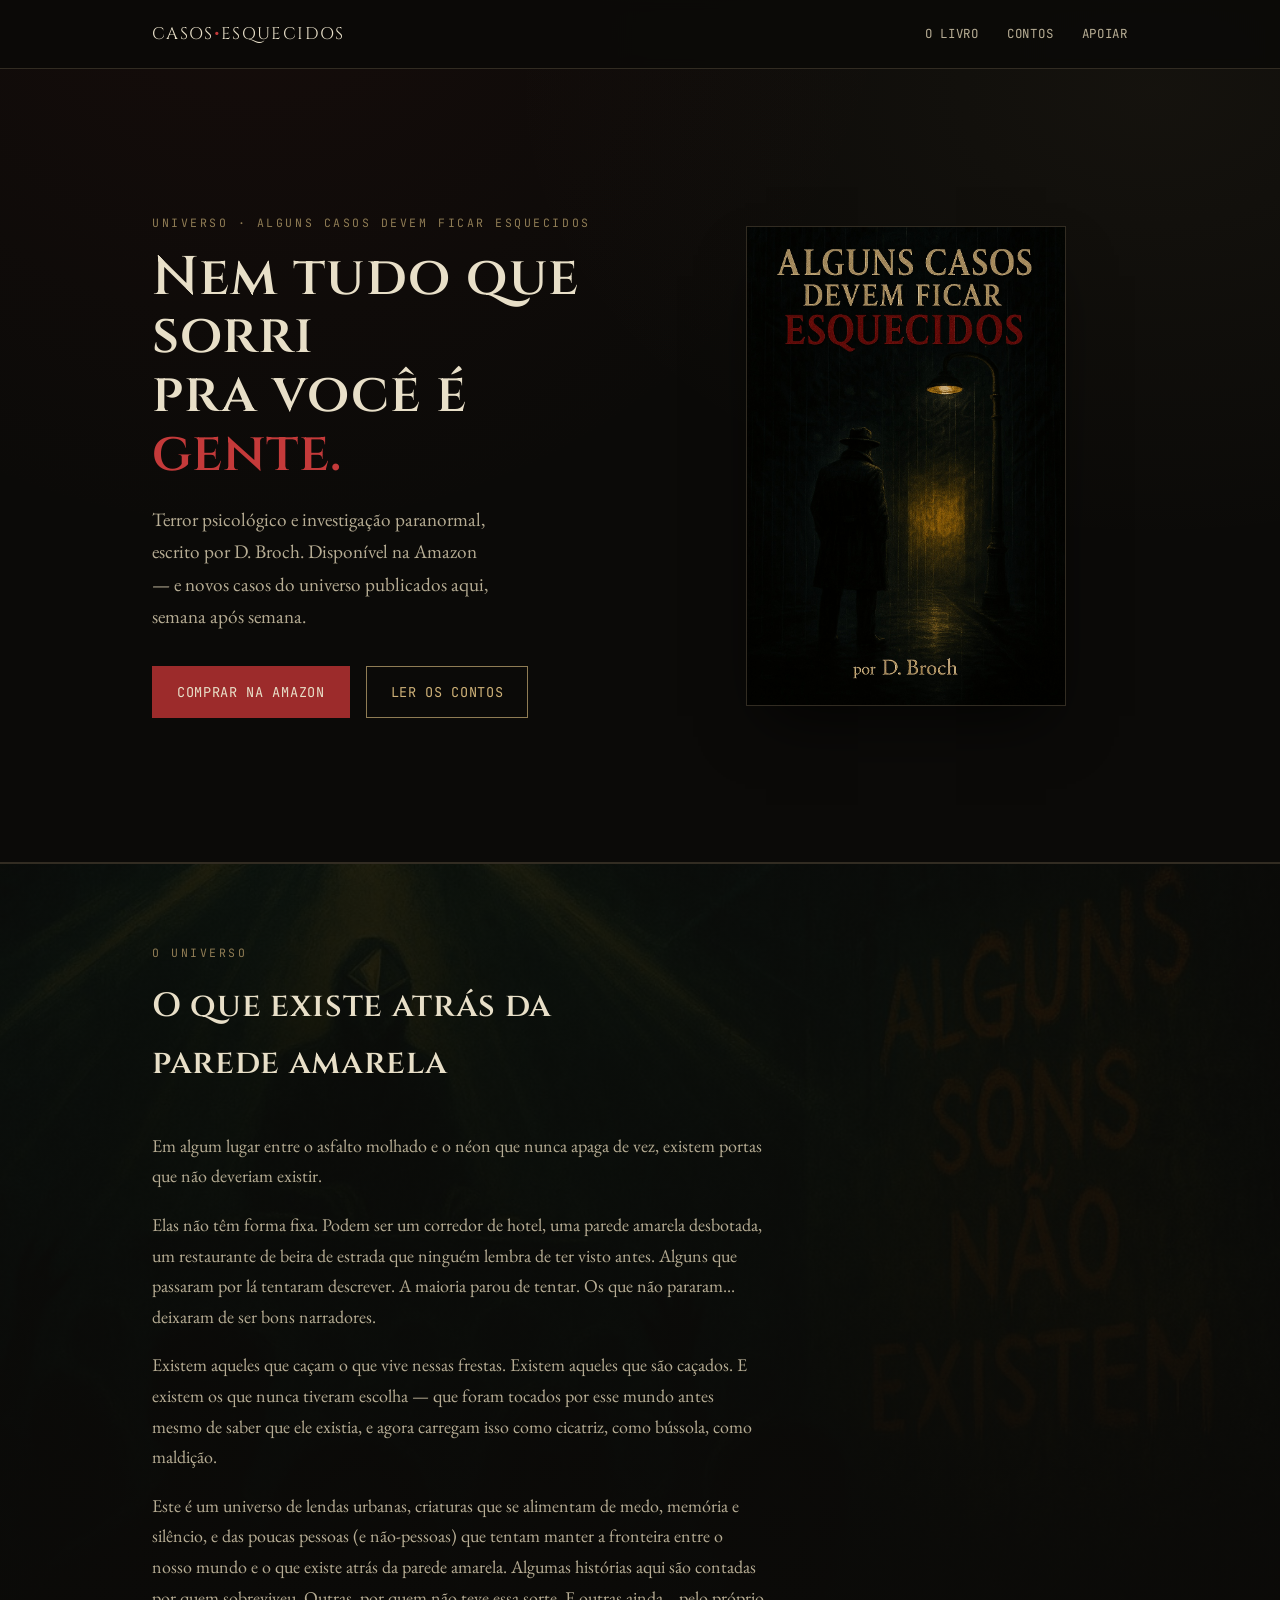
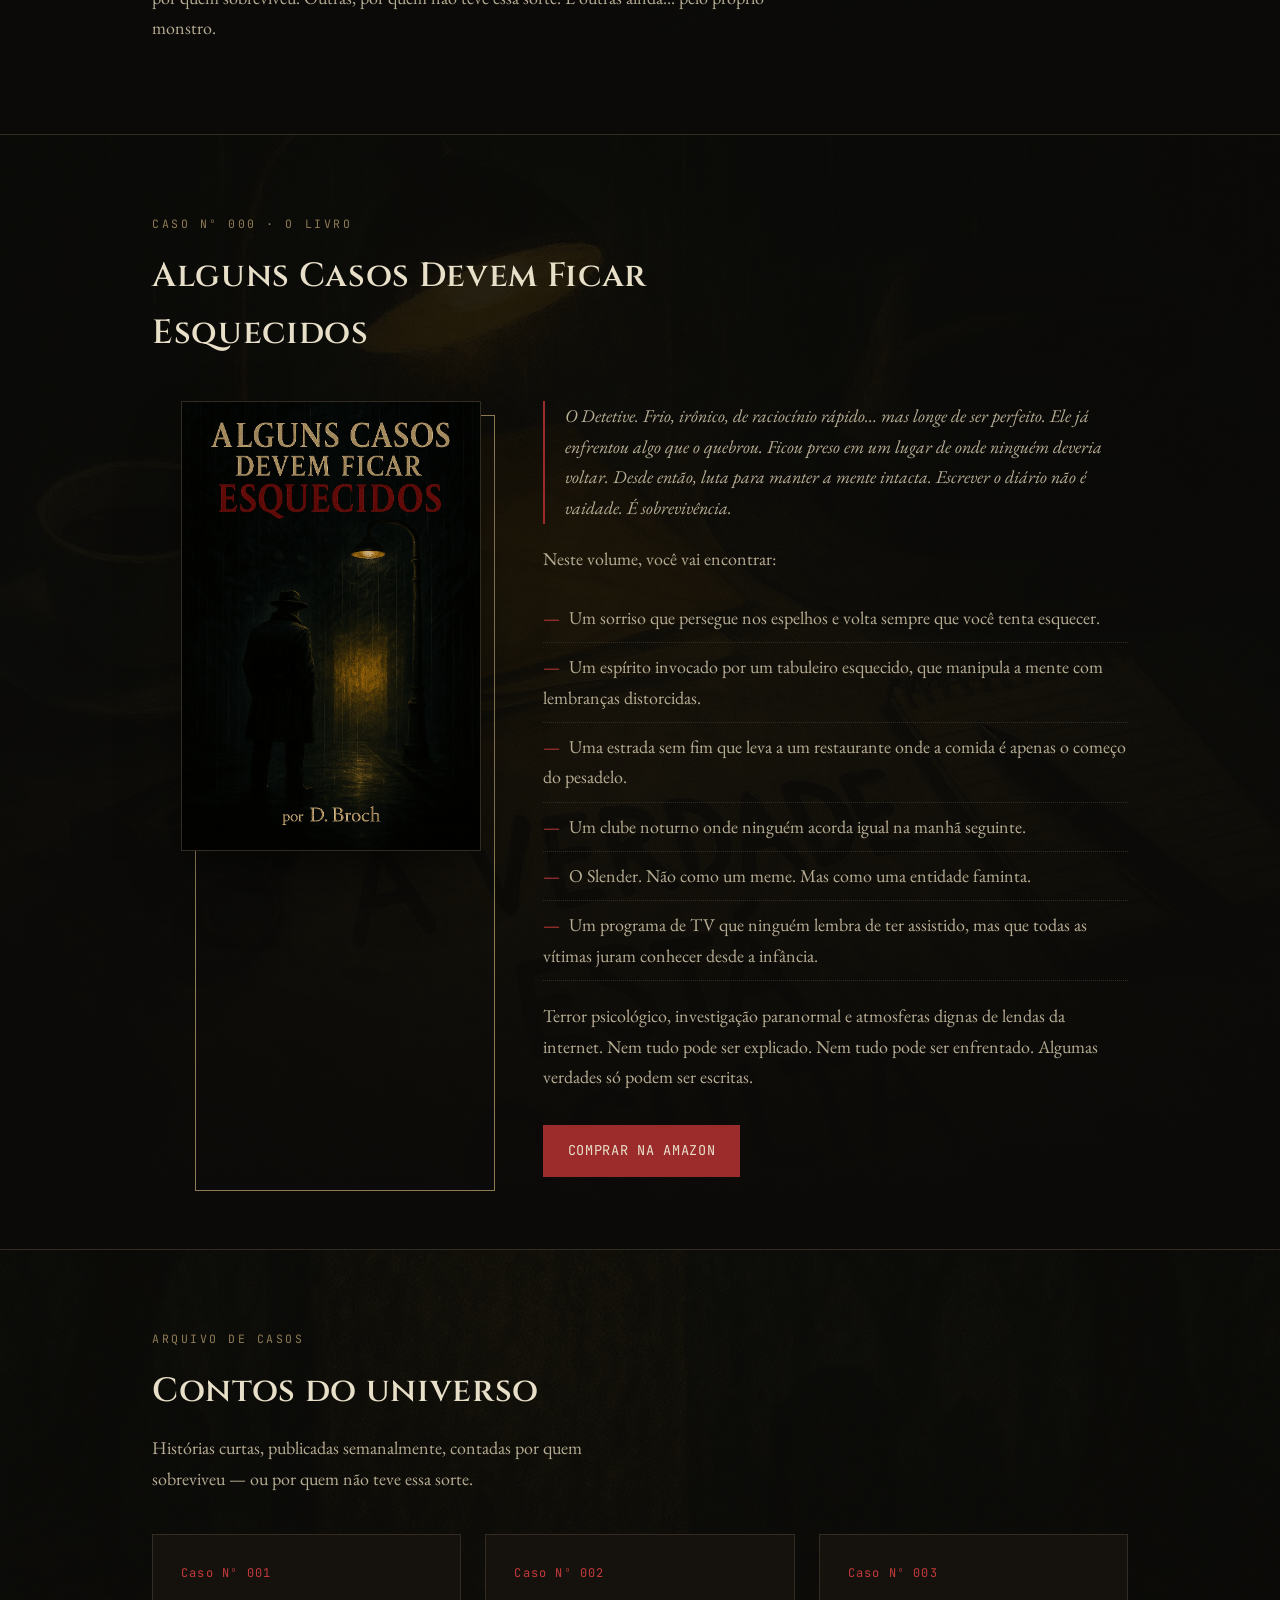
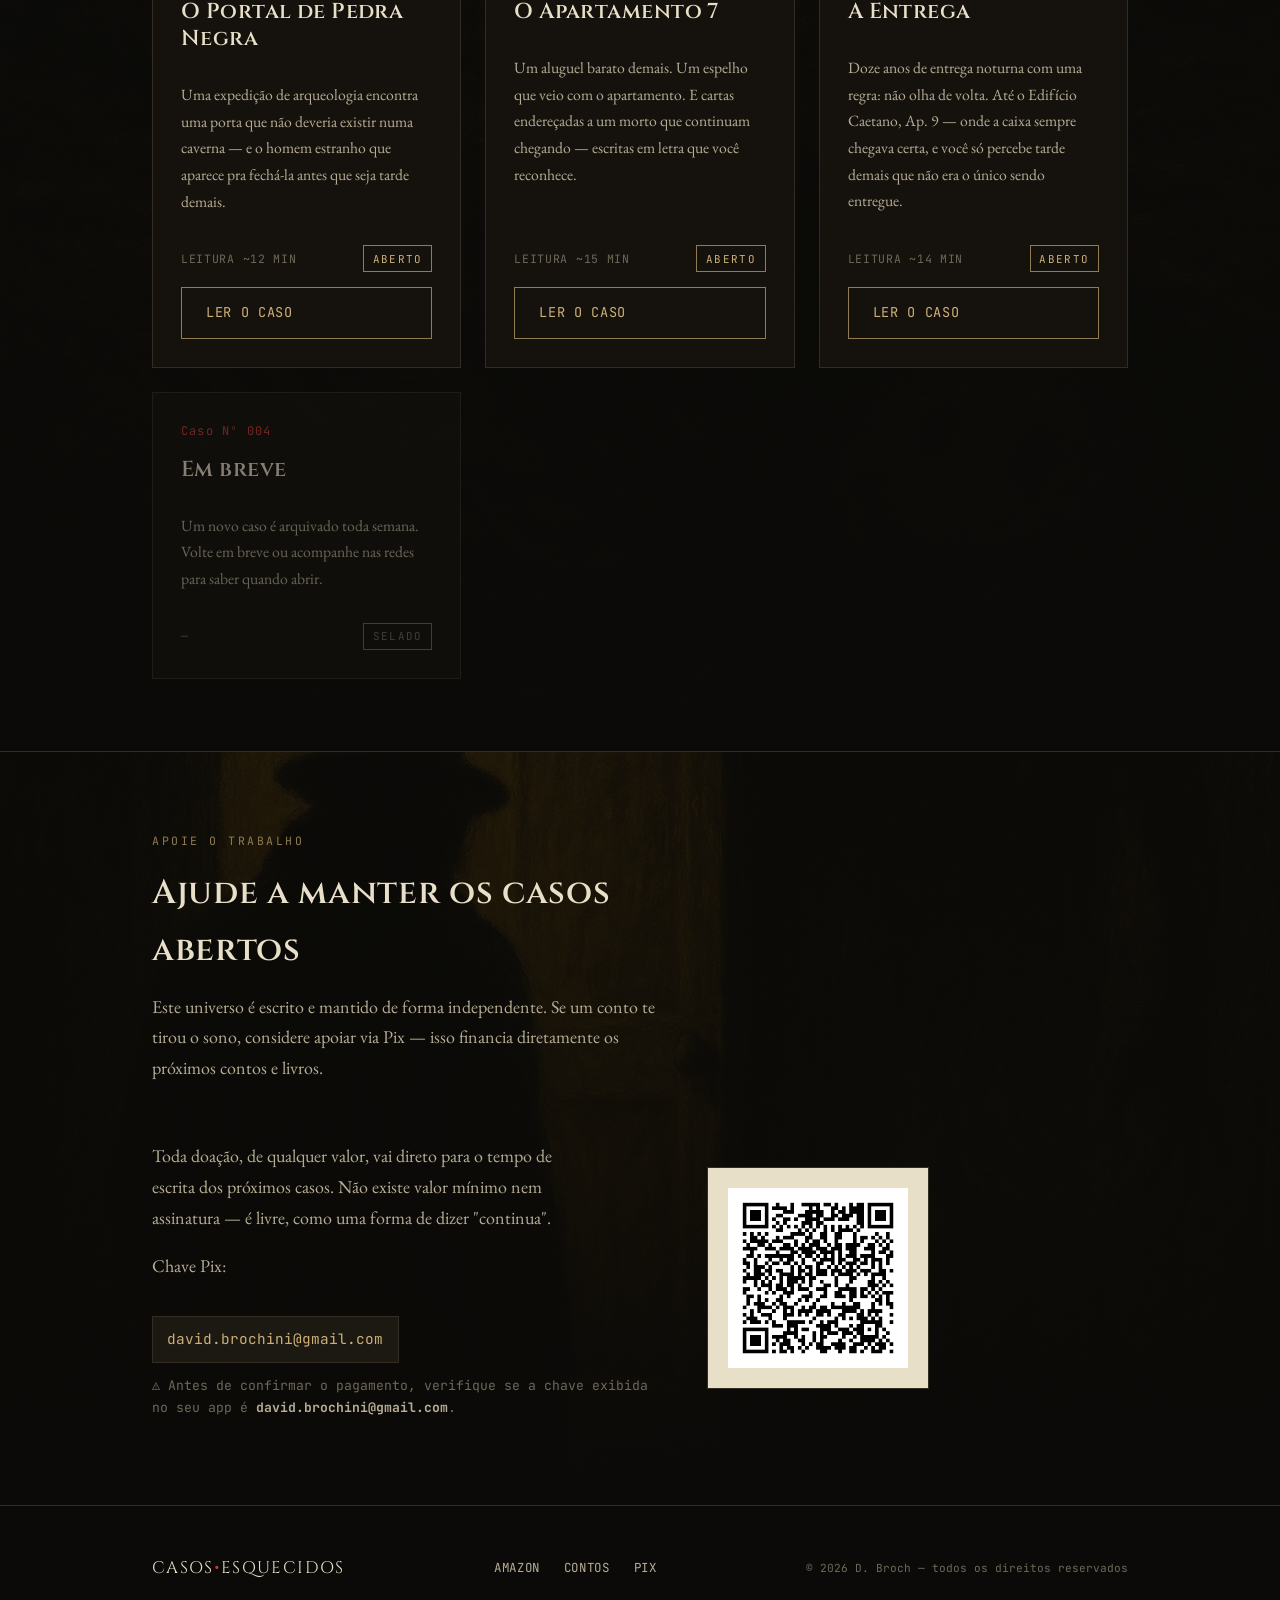
==== index.html @ 9cc9c301 "Publica Caso 003: A Entrega + sitemap atualizado" ====
<!DOCTYPE html>
<html lang="pt-BR">
<head>
<meta charset="UTF-8">
<meta name="viewport" content="width=device-width, initial-scale=1.0">

<!-- SEO primário -->
<title>Casos Esquecidos — D. Broch | Terror e Contos de Horror</title>
<meta name="description" content="Alguns Casos Devem Ficar Esquecidos, de D. Broch. Terror psicológico e investigação paranormal. Leia contos de horror publicados toda semana e compre o livro na Amazon.">
<meta name="author" content="D. Broch">
<meta name="keywords" content="terror brasileiro, contos de terror, horror, livro terror, D. Broch, casos esquecidos, investigação paranormal, horror psicológico">
<link rel="canonical" href="https://casosesquecidos.com.br/">
<meta name="robots" content="index, follow">

<!-- Open Graph (WhatsApp, Facebook, Instagram link preview) -->
<meta property="og:type" content="website">
<meta property="og:url" content="https://casosesquecidos.com.br/">
<meta property="og:title" content="Casos Esquecidos — D. Broch">
<meta property="og:description" content="Terror psicológico e investigação paranormal. Contos de horror publicados toda semana. Nem tudo que sorri pra você é gente.">
<meta property="og:image" content="https://casosesquecidos.com.br/assets/capa.jpg">
<meta property="og:image:width" content="1024">
<meta property="og:image:height" content="1536">
<meta property="og:locale" content="pt_BR">
<meta property="og:site_name" content="Casos Esquecidos">

<!-- Twitter Card -->
<meta name="twitter:card" content="summary_large_image">
<meta name="twitter:title" content="Casos Esquecidos — D. Broch">
<meta name="twitter:description" content="Terror psicológico e investigação paranormal. Contos de horror publicados toda semana.">
<meta name="twitter:image" content="https://casosesquecidos.com.br/assets/capa.jpg">

<!-- Schema.org: livro + autor para Google entender o contexto -->
<script type="application/ld+json">
{
  "@context": "https://schema.org",
  "@graph": [
    {
      "@type": "WebSite",
      "name": "Casos Esquecidos",
      "url": "https://casosesquecidos.com.br",
      "description": "Site oficial de D. Broch — terror psicológico e investigação paranormal",
      "author": { "@type": "Person", "name": "D. Broch" }
    },
    {
      "@type": "Book",
      "name": "Alguns Casos Devem Ficar Esquecidos",
      "author": { "@type": "Person", "name": "D. Broch" },
      "url": "https://www.amazon.com.br/dp/B0F6D1LXSV",
      "genre": "Terror",
      "inLanguage": "pt-BR",
      "image": "https://casosesquecidos.com.br/assets/capa.jpg",
      "description": "Terror psicológico, investigação paranormal e atmosferas dignas de lendas da internet."
    }
  ]
}
</script>

<link rel="preconnect" href="https://fonts.googleapis.com">
<link rel="preconnect" href="https://fonts.gstatic.com" crossorigin>
<link href="https://fonts.googleapis.com/css2?family=Cinzel:wght@500;600;700&family=EB+Garamond:ital,wght@0,400;0,500;1,400&family=JetBrains+Mono:wght@400;500&display=swap" rel="stylesheet">
<link rel="stylesheet" href="assets/style.css">
</head>
<body>

<header class="site-header">
  <div class="container">
    <a href="index.html" class="brand">Casos<span>•</span>Esquecidos</a>
    <nav class="site-nav" aria-label="Menu principal">
      <a href="index.html#livro">O Livro</a>
      <a href="contos.html">Contos</a>
      <a href="index.html#apoio">Apoiar</a>
    </nav>
  </div>
</header>

<section class="hero">
  <div class="container">
    <div class="hero-copy">
      <span class="eyebrow">Universo · Alguns Casos Devem Ficar Esquecidos</span>
      <h1 class="hero-title">Nem tudo que sorri<br>pra você é<br><span class="accent">gente.</span></h1>
      <p class="hero-sub">Terror psicológico e investigação paranormal, escrito por D. Broch. Disponível na Amazon — e novos casos do universo publicados aqui, semana após semana.</p>
      <div class="hero-actions">
        <a class="btn btn-primary" href="https://www.amazon.com.br/dp/B0F6D1LXSV" target="_blank" rel="noopener">Comprar na Amazon</a>
        <a class="btn btn-ghost" href="contos.html">Ler os contos</a>
      </div>
    </div>
    <div class="hero-cover">
      <img src="assets/capa.jpg" alt="Capa do livro Alguns Casos Devem Ficar Esquecidos, de D. Broch. Um detetive observa um poste de luz em uma rua escura e chuvosa." width="1024" height="1536" loading="eager" fetchpriority="high">
    </div>
  </div>
</section>

<section class="lore section-bg universo-bg" id="universo">
  <div class="container">
    <div class="section-head">
      <span class="eyebrow">O Universo</span>
      <h2>O que existe atrás da parede amarela</h2>
    </div>
    <p>Em algum lugar entre o asfalto molhado e o néon que nunca apaga de vez, existem portas que não deveriam existir.</p>
    <p>Elas não têm forma fixa. Podem ser um corredor de hotel, uma parede amarela desbotada, um restaurante de beira de estrada que ninguém lembra de ter visto antes. Alguns que passaram por lá tentaram descrever. A maioria parou de tentar. Os que não pararam... deixaram de ser bons narradores.</p>
    <p>Existem aqueles que caçam o que vive nessas frestas. Existem aqueles que são caçados. E existem os que nunca tiveram escolha — que foram tocados por esse mundo antes mesmo de saber que ele existia, e agora carregam isso como cicatriz, como bússola, como maldição.</p>
    <p>Este é um universo de lendas urbanas, criaturas que se alimentam de medo, memória e silêncio, e das poucas pessoas (e não-pessoas) que tentam manter a fronteira entre o nosso mundo e o que existe atrás da parede amarela. Algumas histórias aqui são contadas por quem sobreviveu. Outras, por quem não teve essa sorte. E outras ainda... pelo próprio monstro.</p>
  </div>
</section>

<section class="section-bg livro-bg" id="livro">
  <div class="container">
    <div class="section-head">
      <span class="eyebrow">Caso Nº 000 · O Livro</span>
      <h2>Alguns Casos Devem Ficar Esquecidos</h2>
    </div>
    <div class="book-block">
      <div class="hero-cover book-cover-secondary">
        <img src="assets/capa.jpg" alt="Capa do livro Alguns Casos Devem Ficar Esquecidos, de D. Broch" loading="lazy">
      </div>
      <div class="synopsis">
        <blockquote>O Detetive. Frio, irônico, de raciocínio rápido… mas longe de ser perfeito. Ele já enfrentou algo que o quebrou. Ficou preso em um lugar de onde ninguém deveria voltar. Desde então, luta para manter a mente intacta. Escrever o diário não é vaidade. É sobrevivência.</blockquote>
        <p style="margin-top:1.25rem; color: var(--paper-dim);">Neste volume, você vai encontrar:</p>
        <ul>
          <li>Um sorriso que persegue nos espelhos e volta sempre que você tenta esquecer.</li>
          <li>Um espírito invocado por um tabuleiro esquecido, que manipula a mente com lembranças distorcidas.</li>
          <li>Uma estrada sem fim que leva a um restaurante onde a comida é apenas o começo do pesadelo.</li>
          <li>Um clube noturno onde ninguém acorda igual na manhã seguinte.</li>
          <li>O Slender. Não como um meme. Mas como uma entidade faminta.</li>
          <li>Um programa de TV que ninguém lembra de ter assistido, mas que todas as vítimas juram conhecer desde a infância.</li>
        </ul>
        <p style="margin-top:1.25rem; color: var(--paper-dim);">Terror psicológico, investigação paranormal e atmosferas dignas de lendas da internet. Nem tudo pode ser explicado. Nem tudo pode ser enfrentado. Algumas verdades só podem ser escritas.</p>
        <div class="hero-actions">
          <a class="btn btn-primary" href="https://www.amazon.com.br/dp/B0F6D1LXSV" target="_blank" rel="noopener">Comprar na Amazon</a>
        </div>
      </div>
    </div>
  </div>
</section>

<section class="section-bg contos-bg" id="contos">
  <div class="container">
    <div class="section-head">
      <span class="eyebrow">Arquivo de Casos</span>
      <h2>Contos do universo</h2>
      <p>Histórias curtas, publicadas semanalmente, contadas por quem sobreviveu — ou por quem não teve essa sorte.</p>
    </div>
    <div class="case-grid">
      <article class="case-card">
        <span class="case-number">Caso Nº 001</span>
        <h3>O Portal de Pedra Negra</h3>
        <p class="case-excerpt">Uma expedição de arqueologia encontra uma porta que não deveria existir numa caverna — e o homem estranho que aparece pra fechá-la antes que seja tarde demais.</p>
        <div class="case-meta">
          <span>Leitura ~12 min</span>
          <span class="status-tag">Aberto</span>
        </div>
        <a class="btn btn-ghost" href="contos/o-portal-de-pedra-negra.html">Ler o caso</a>
      </article>
      <article class="case-card">
        <span class="case-number">Caso Nº 002</span>
        <h3>O Apartamento 7</h3>
        <p class="case-excerpt">Um aluguel barato demais. Um espelho que veio com o apartamento. E cartas endereçadas a um morto que continuam chegando — escritas em letra que você reconhece.</p>
        <div class="case-meta">
          <span>Leitura ~15 min</span>
          <span class="status-tag">Aberto</span>
        </div>
        <a class="btn btn-ghost" href="contos/o-apartamento-7.html">Ler o caso</a>
      </article>
      <article class="case-card">
        <span class="case-number">Caso Nº 003</span>
        <h3>A Entrega</h3>
        <p class="case-excerpt">Doze anos de entrega noturna com uma regra: não olha de volta. Até o Edifício Caetano, Ap. 9 — onde a caixa sempre chegava certa, e você só percebe tarde demais que não era o único sendo entregue.</p>
        <div class="case-meta">
          <span>Leitura ~14 min</span>
          <span class="status-tag">Aberto</span>
        </div>
        <a class="btn btn-ghost" href="contos/a-entrega.html">Ler o caso</a>
      </article>
      <article class="case-card locked">
        <span class="case-number">Caso Nº 004</span>
        <h3>Em breve</h3>
        <p class="case-excerpt">Um novo caso é arquivado toda semana. Volte em breve ou acompanhe nas redes para saber quando abrir.</p>
        <div class="case-meta">
          <span>—</span>
          <span class="status-tag">Selado</span>
        </div>
      </article>
    </div>
  </div>
</section>

<section class="section-bg apoio-bg" id="apoio">
  <div class="container">
    <div class="section-head">
      <span class="eyebrow">Apoie o trabalho</span>
      <h2>Ajude a manter os casos abertos</h2>
      <p>Este universo é escrito e mantido de forma independente. Se um conto te tirou o sono, considere apoiar via Pix — isso financia diretamente os próximos contos e livros.</p>
    </div>
    <div class="support-block">
      <div>
        <p style="color: var(--paper-dim); max-width: 46ch;">Toda doação, de qualquer valor, vai direto para o tempo de escrita dos próximos casos. Não existe valor mínimo nem assinatura — é livre, como uma forma de dizer "continua".</p>
        <p style="color: var(--paper-dim); max-width: 46ch; margin-top: 0.75rem;">Chave Pix:</p>
        <div class="pix-key">david.brochini@gmail.com</div>
        <p style="color: var(--muted); font-size: 0.82rem; margin-top: 0.75rem; font-family: var(--font-mono);">⚠ Antes de confirmar o pagamento, verifique se a chave exibida no seu app é <strong style="color:var(--paper-dim)">david.brochini@gmail.com</strong>.</p>
      </div>
      <div class="qr-frame">
        <img src="assets/pix-qrcode.png" alt="QR Code Pix para doação a D. Broch — chave david.brochini@gmail.com" loading="lazy">
      </div>
    </div>
  </div>
</section>

<footer class="site-footer">
  <div class="container">
    <span class="brand">Casos<span>•</span>Esquecidos</span>
    <nav class="footer-links" aria-label="Links do rodapé">
      <a href="https://www.amazon.com.br/dp/B0F6D1LXSV" target="_blank" rel="noopener">Amazon</a>
      <a href="contos.html">Contos</a>
      <a href="#apoio">Pix</a>
    </nav>
    <span class="footer-note">© 2026 D. Broch — todos os direitos reservados</span>
  </div>
</footer>

</body>
</html>
---- assets/style.css ----
/* ==========================================================================
   Casos Esquecidos — folha de estilo compartilhada
   Conceito: ficha de investigação / arquivo de caso.
   ========================================================================== */

:root {
  /* Cor */
  --bg:          #0b0a08;
  --bg-panel:    #15120e;
  --bg-panel-2:  #1c1812;
  --line:        #322c22;
  --gold:        #cdb077;
  --gold-dim:    #8f7c54;
  --blood:       #9c2b2b;
  --blood-bright:#c43a3a;
  --paper:       #e8dfc8;
  --paper-dim:   #b7ad94;
  --muted:       #6f6858;

  /* Tipografia */
  --font-display: "Cinzel", "Times New Roman", serif;
  --font-body:    "EB Garamond", Georgia, serif;
  --font-mono:    "JetBrains Mono", "Courier New", monospace;

  --measure: 64rem;
}

@media (prefers-reduced-motion: no-preference) {
  html { scroll-behavior: smooth; }
}

* { box-sizing: border-box; }

html, body {
  margin: 0;
  padding: 0;
  background: var(--bg);
  color: var(--paper);
}

body {
  font-family: var(--font-body);
  font-size: 1.125rem;
  line-height: 1.7;
  background-image:
    radial-gradient(ellipse at 20% -10%, rgba(156,43,43,0.08), transparent 45%),
    radial-gradient(ellipse at 90% 10%, rgba(205,176,119,0.05), transparent 40%);
  background-attachment: fixed;
}

img { max-width: 100%; display: block; }

a { color: var(--gold); text-decoration: none; }
a:hover { color: var(--blood-bright); }

a:focus-visible,
button:focus-visible {
  outline: 2px solid var(--gold);
  outline-offset: 3px;
}

::selection { background: var(--blood); color: var(--paper); }

h1, h2, h3 {
  font-family: var(--font-display);
  font-weight: 600;
  letter-spacing: 0.02em;
  color: var(--paper);
  margin: 0;
}

.eyebrow {
  font-family: var(--font-mono);
  font-size: 0.72rem;
  letter-spacing: 0.22em;
  text-transform: uppercase;
  color: var(--gold-dim);
}

.container {
  max-width: var(--measure);
  margin: 0 auto;
  padding: 0 1.5rem;
}

/* ---------- Header / nav ---------- */

.site-header {
  position: sticky;
  top: 0;
  z-index: 50;
  background: rgba(11,10,8,0.92);
  backdrop-filter: blur(6px);
  border-bottom: 1px solid var(--line);
}

.site-header .container {
  display: flex;
  flex-wrap: wrap;
  align-items: center;
  justify-content: space-between;
  gap: 0.5rem 1rem;
  padding-top: 0.85rem;
  padding-bottom: 0.85rem;
  min-height: 4.25rem;
}

@media (min-width: 480px) {
  .site-header .container {
    flex-wrap: nowrap;
    padding-top: 0;
    padding-bottom: 0;
    height: 4.25rem;
  }
}

.brand {
  font-family: var(--font-display);
  font-size: 0.92rem;
  letter-spacing: 0.06em;
  color: var(--paper);
  text-transform: uppercase;
  white-space: nowrap;
}
@media (min-width: 480px) {
  .brand { font-size: 1.05rem; letter-spacing: 0.08em; }
}
.brand span { color: var(--blood-bright); }
.brand:hover { color: var(--paper); }

.site-nav {
  display: flex;
  flex-wrap: wrap;
  gap: 0.5rem 1.1rem;
  font-family: var(--font-mono);
  font-size: 0.72rem;
  letter-spacing: 0.05em;
  text-transform: uppercase;
}
@media (min-width: 480px) {
  .site-nav { gap: 1.75rem; font-size: 0.78rem; letter-spacing: 0.06em; }
}
.site-nav a {
  color: var(--paper-dim);
  padding: 0.4rem 0;
  display: inline-block;
}
.site-nav a:hover { color: var(--gold); }

/* ---------- Buttons ---------- */

.btn {
  display: inline-flex;
  align-items: center;
  gap: 0.5rem;
  font-family: var(--font-mono);
  font-size: 0.85rem;
  letter-spacing: 0.05em;
  text-transform: uppercase;
  padding: 0.85rem 1.5rem;
  border: 1px solid transparent;
  cursor: pointer;
  transition: transform 0.15s ease, border-color 0.15s ease, background 0.15s ease;
}
.btn:hover { transform: translateY(-1px); }

.btn-primary {
  background: var(--blood);
  color: var(--paper);
  border-color: var(--blood);
}
.btn-primary:hover { background: var(--blood-bright); color: var(--paper); }

.btn-ghost {
  background: transparent;
  color: var(--gold);
  border-color: var(--gold-dim);
}
.btn-ghost:hover { border-color: var(--gold); color: var(--gold); }

/* ---------- Hero ---------- */

.hero {
  border-bottom: 1px solid var(--line);
}

.hero .container {
  display: grid;
  grid-template-columns: 1fr;
  gap: 2.5rem;
  padding-top: 3rem;
  padding-bottom: 3rem;
}

@media (min-width: 880px) {
  .hero .container {
    grid-template-columns: 1.05fr minmax(0, 0.95fr);
    align-items: center;
    padding-top: 4.5rem;
    padding-bottom: 4.5rem;
  }
}

.hero-copy .eyebrow { margin-bottom: 1rem; display: block; }

.hero-title {
  font-size: clamp(2.1rem, 5vw, 3.4rem);
  line-height: 1.08;
}
.hero-title .accent { color: var(--blood-bright); }

.hero-sub {
  margin-top: 1.25rem;
  font-size: 1.2rem;
  color: var(--paper-dim);
  max-width: 38ch;
}

.hero-actions {
  margin-top: 2rem;
  display: flex;
  flex-wrap: wrap;
  gap: 1rem;
}

.hero-cover {
  position: relative;
  width: 100%;
  max-width: 320px;
  margin-inline: auto;
  justify-self: center;
}
.hero-cover img {
  display: block;
  width: 100%;
  height: auto;
  aspect-ratio: 1024 / 1536;
  object-fit: cover;
  border: 1px solid var(--line);
  box-shadow: 0 30px 60px -20px rgba(0,0,0,0.7);
}
.hero-cover::after {
  content: "";
  position: absolute;
  inset: 14px -14px -14px 14px;
  border: 1px solid var(--gold-dim);
  z-index: -1;
}

/* ---------- Sections ---------- */

section { padding: 2.75rem 0; }
@media (min-width: 700px) {
  section { padding: 4.5rem 0; }
}
section + section { border-top: 1px solid var(--line); }

.section-head {
  margin-bottom: 2.5rem;
  max-width: 56ch;
}
.section-head h2 {
  font-size: clamp(1.6rem, 3vw, 2.1rem);
  margin-top: 0.6rem;
}
.section-head p {
  color: var(--paper-dim);
  margin-top: 0.85rem;
}

/* ---------- Universo (texto longo) ---------- */

.lore p {
  max-width: 68ch;
  color: var(--paper-dim);
}
.lore p + p { margin-top: 1.1rem; }
.lore strong { color: var(--gold); font-weight: 600; }

/* ---------- Sinopse / livro ---------- */

.book-block {
  display: grid;
  gap: 2rem;
  grid-template-columns: 1fr;
}
@media (min-width: 880px) {
  .book-block { grid-template-columns: minmax(0, 0.38fr) minmax(0, 0.62fr); }
}

/* capa na seção do livro — maior que na hero */
.book-cover-secondary {
  max-width: 100%;
  margin-inline: auto;
}
@media (min-width: 880px) {
  .book-cover-secondary { max-width: 300px; margin-inline: 0; }
}

.synopsis blockquote {
  margin: 0;
  padding-left: 1.25rem;
  border-left: 2px solid var(--blood);
  color: var(--paper-dim);
  font-style: italic;
}
.synopsis ul {
  margin: 1.25rem 0 0;
  padding: 0;
  list-style: none;
}
.synopsis li {
  padding: 0.55rem 0;
  border-bottom: 1px dotted var(--line);
  color: var(--paper-dim);
}
.synopsis li::before {
  content: "—";
  color: var(--blood-bright);
  margin-right: 0.6rem;
}

/* ---------- Case file cards (contos) ---------- */

.case-grid {
  display: grid;
  gap: 1.5rem;
  grid-template-columns: 1fr;
}
@media (min-width: 700px) {
  .case-grid { grid-template-columns: repeat(2, 1fr); }
}
@media (min-width: 1100px) {
  .case-grid { grid-template-columns: repeat(3, 1fr); }
}

.case-card {
  position: relative;
  background: var(--bg-panel);
  border: 1px solid var(--line);
  padding: 1.75rem;
  display: flex;
  flex-direction: column;
  gap: 0.9rem;
  transition: border-color 0.15s ease, transform 0.15s ease;
}
.case-card:hover { border-color: var(--gold-dim); transform: translateY(-2px); }

.case-card .case-number {
  font-family: var(--font-mono);
  font-size: 0.75rem;
  letter-spacing: 0.1em;
  color: var(--blood-bright);
}

.case-card h3 {
  font-size: 1.35rem;
  line-height: 1.25;
}

.case-card .case-excerpt {
  color: var(--paper-dim);
  font-size: 0.98rem;
}

.case-card .case-meta {
  margin-top: auto;
  display: flex;
  justify-content: space-between;
  align-items: center;
  font-family: var(--font-mono);
  font-size: 0.72rem;
  color: var(--muted);
  text-transform: uppercase;
  letter-spacing: 0.06em;
}

.status-tag {
  font-family: var(--font-mono);
  font-size: 0.68rem;
  letter-spacing: 0.12em;
  text-transform: uppercase;
  padding: 0.2rem 0.55rem;
  border: 1px solid var(--gold-dim);
  color: var(--gold);
}

.case-card.locked { opacity: 0.55; }
.case-card.locked .status-tag { border-color: var(--muted); color: var(--muted); }

/* ---------- Apoio / Pix ---------- */

.support-block {
  display: grid;
  gap: 2.5rem;
  grid-template-columns: 1fr;
  align-items: center;
}
@media (min-width: 880px) {
  .support-block { grid-template-columns: 0.55fr 0.45fr; }
}

.qr-frame {
  background: var(--paper);
  padding: 1.25rem;
  width: fit-content;
  border: 1px solid var(--line);
}
.qr-frame img { width: 180px; }

.pix-key {
  margin-top: 1rem;
  font-family: var(--font-mono);
  font-size: 0.9rem;
  color: var(--gold);
  background: var(--bg-panel-2);
  border: 1px solid var(--line);
  padding: 0.65rem 0.9rem;
  display: inline-block;
}

/* ---------- Section background images ---------- */

.section-bg {
  position: relative;
  background-size: cover;
  background-position: center;
  isolation: isolate;
}
.section-bg::before {
  content: "";
  position: absolute;
  inset: 0;
  z-index: -1;
  background: linear-gradient(180deg, rgba(11,10,8,0.88) 0%, rgba(11,10,8,0.93) 50%, var(--bg) 100%);
}
.section-bg.hero-bg::before {
  background: linear-gradient(100deg, rgba(11,10,8,0.96) 0%, rgba(11,10,8,0.82) 45%, rgba(11,10,8,0.55) 100%);
}

.hero-bg { background-image: url('bg/hero-alley.jpg'); }
.universo-bg { background-image: url('bg/universo-cult.jpg'); }
.livro-bg { background-image: url('bg/livro-desk.jpg'); }
.contos-bg { background-image: url('bg/contos-grave.jpg'); }
.apoio-bg { background-image: url('bg/apoio-door.jpg'); }

/* ---------- Footer ---------- */

.site-footer {
  border-top: 1px solid var(--line);
  padding: 3rem 0;
}
.site-footer .container {
  display: flex;
  flex-wrap: wrap;
  gap: 1.5rem;
  justify-content: space-between;
  align-items: center;
}
.footer-links {
  display: flex;
  gap: 1.5rem;
  font-family: var(--font-mono);
  font-size: 0.78rem;
  text-transform: uppercase;
  letter-spacing: 0.05em;
}
.footer-links a { color: var(--paper-dim); }
.footer-note {
  font-family: var(--font-mono);
  font-size: 0.7rem;
  color: var(--muted);
}

/* ---------- Página de conto (leitura) ---------- */

.story-header {
  padding-top: 3.5rem;
  padding-bottom: 2.5rem;
  border-bottom: 1px solid var(--line);
}
.story-header .case-number { font-family: var(--font-mono); color: var(--blood-bright); font-size: 0.8rem; letter-spacing: 0.1em; }
.story-header h1 {
  margin-top: 0.75rem;
  font-size: clamp(2rem, 4.5vw, 2.9rem);
  max-width: 22ch;
}
.story-header .byline {
  margin-top: 1rem;
  color: var(--paper-dim);
  font-family: var(--font-mono);
  font-size: 0.82rem;
  letter-spacing: 0.04em;
}

.story-body {
  max-width: 42rem;
  margin: 0 auto;
  padding: 3.5rem 1.5rem 1rem;
  font-size: 1.18rem;
  line-height: 1.85;
}
.story-body p { margin: 0 0 1.3rem; }
.story-divider {
  text-align: center;
  color: var(--gold-dim);
  margin: 2.2rem 0;
  letter-spacing: 0.4em;
  font-family: var(--font-mono);
  font-size: 0.8rem;
}

.story-end {
  max-width: 42rem;
  margin: 0 auto;
  padding: 1rem 1.5rem 4.5rem;
  text-align: center;
}
.story-end .eyebrow { display: block; margin-bottom: 1rem; }
.story-end-actions {
  margin-top: 1.5rem;
  display: flex;
  gap: 1rem;
  justify-content: center;
  flex-wrap: wrap;
}

/* ---------- Utilidades ---------- */

.text-center { text-align: center; }
.mt-lg { margin-top: 2.5rem; }
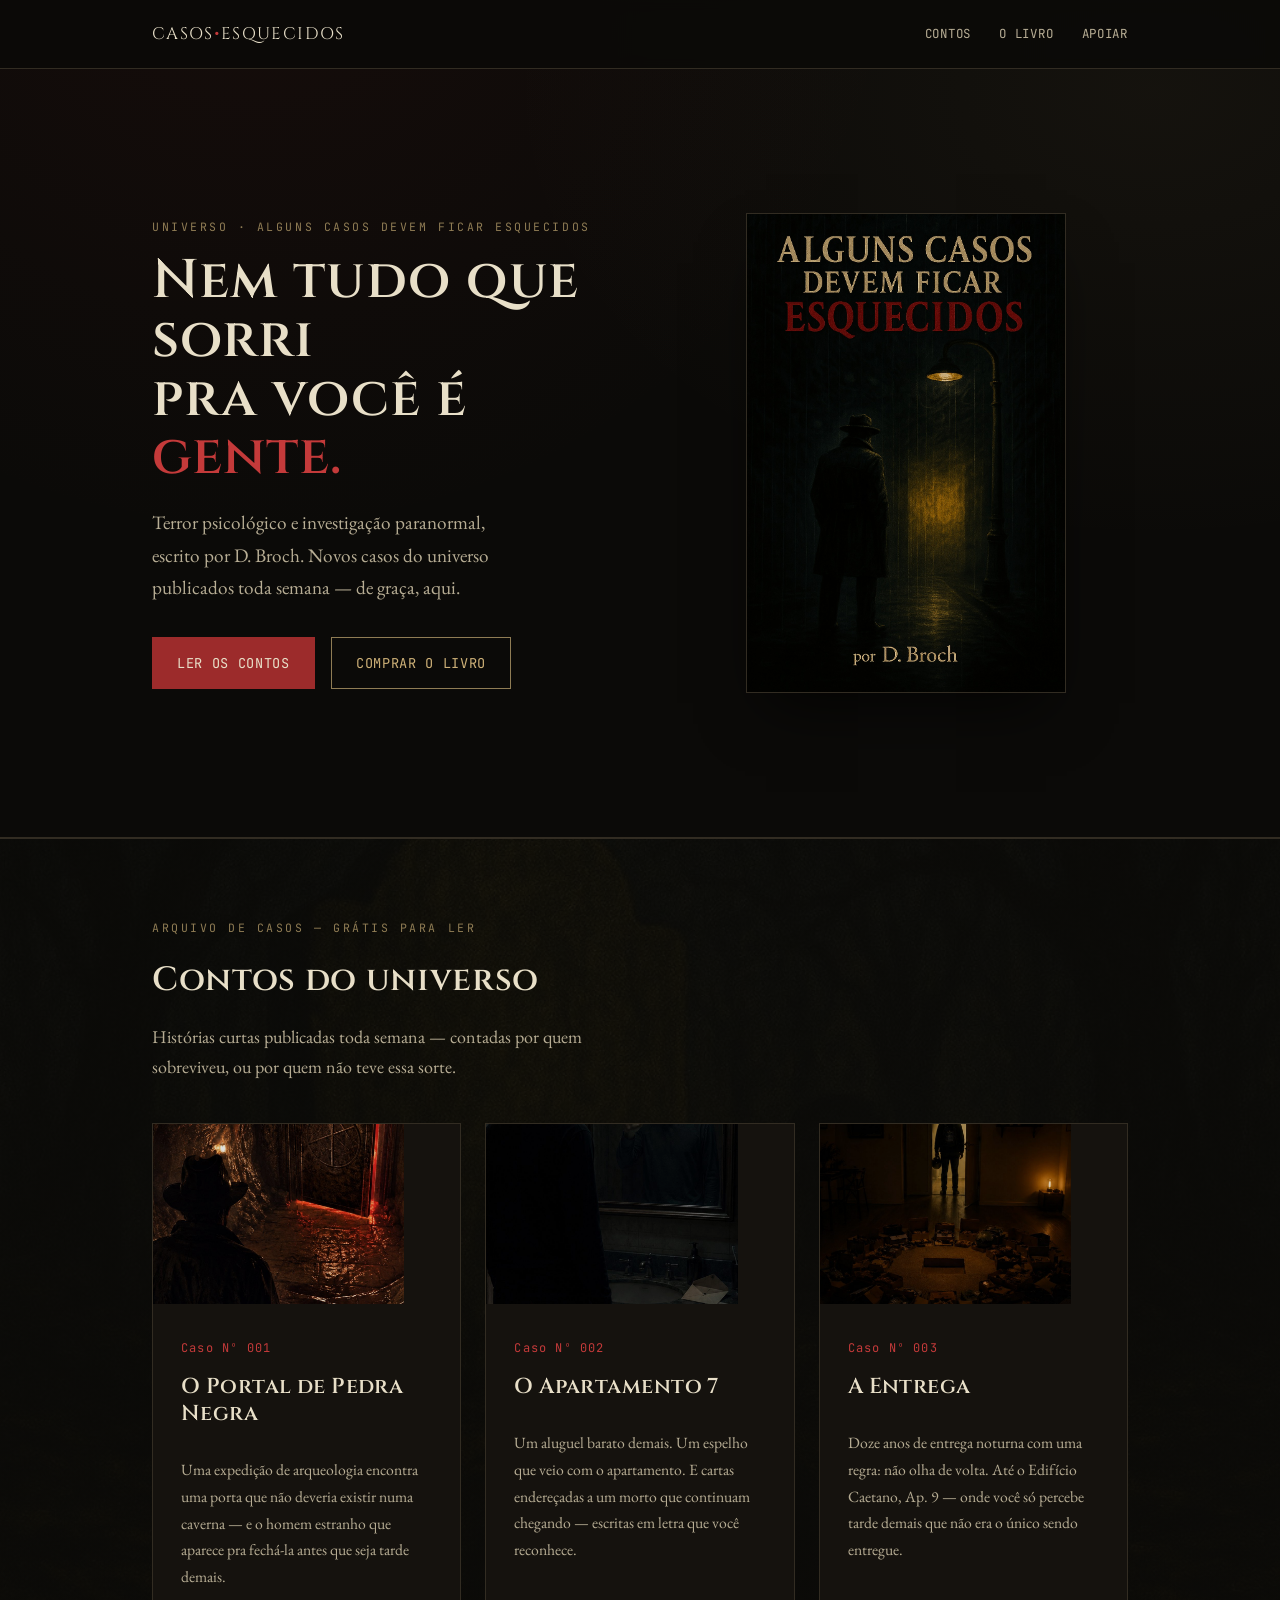
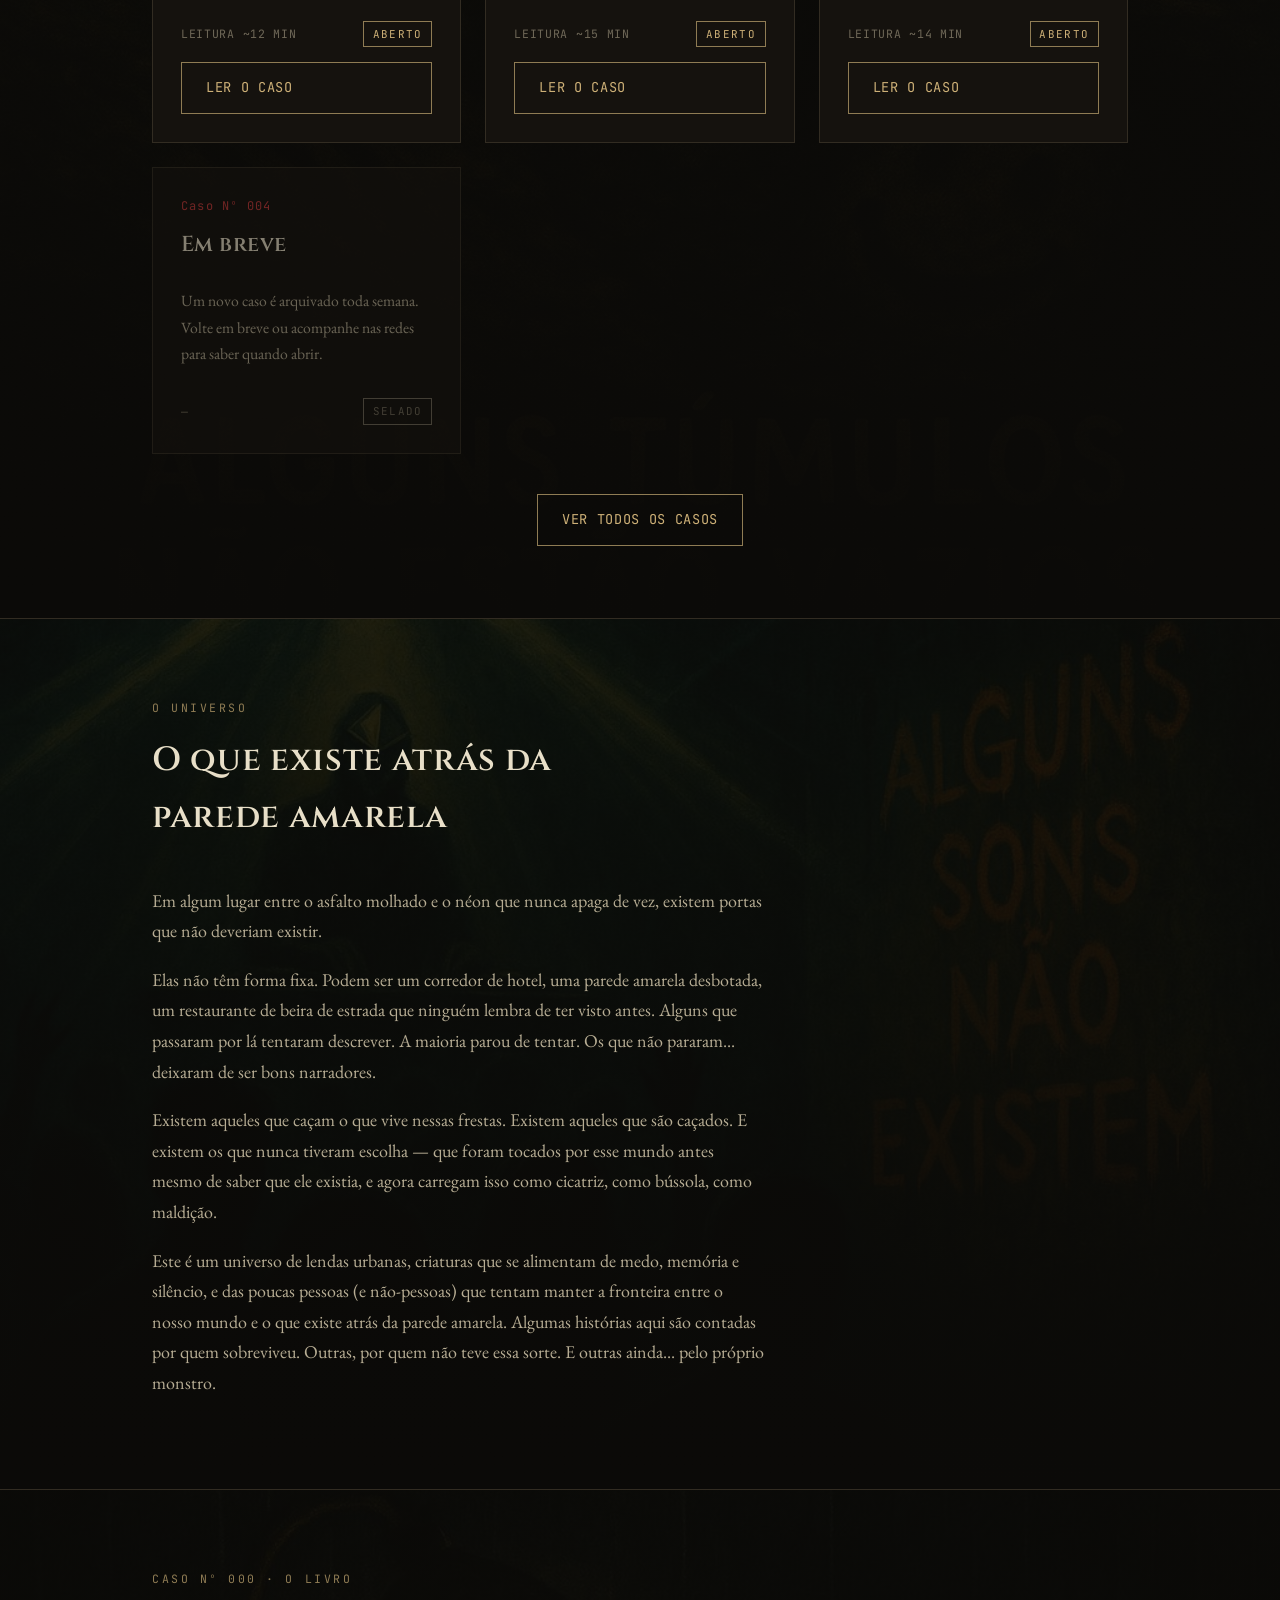
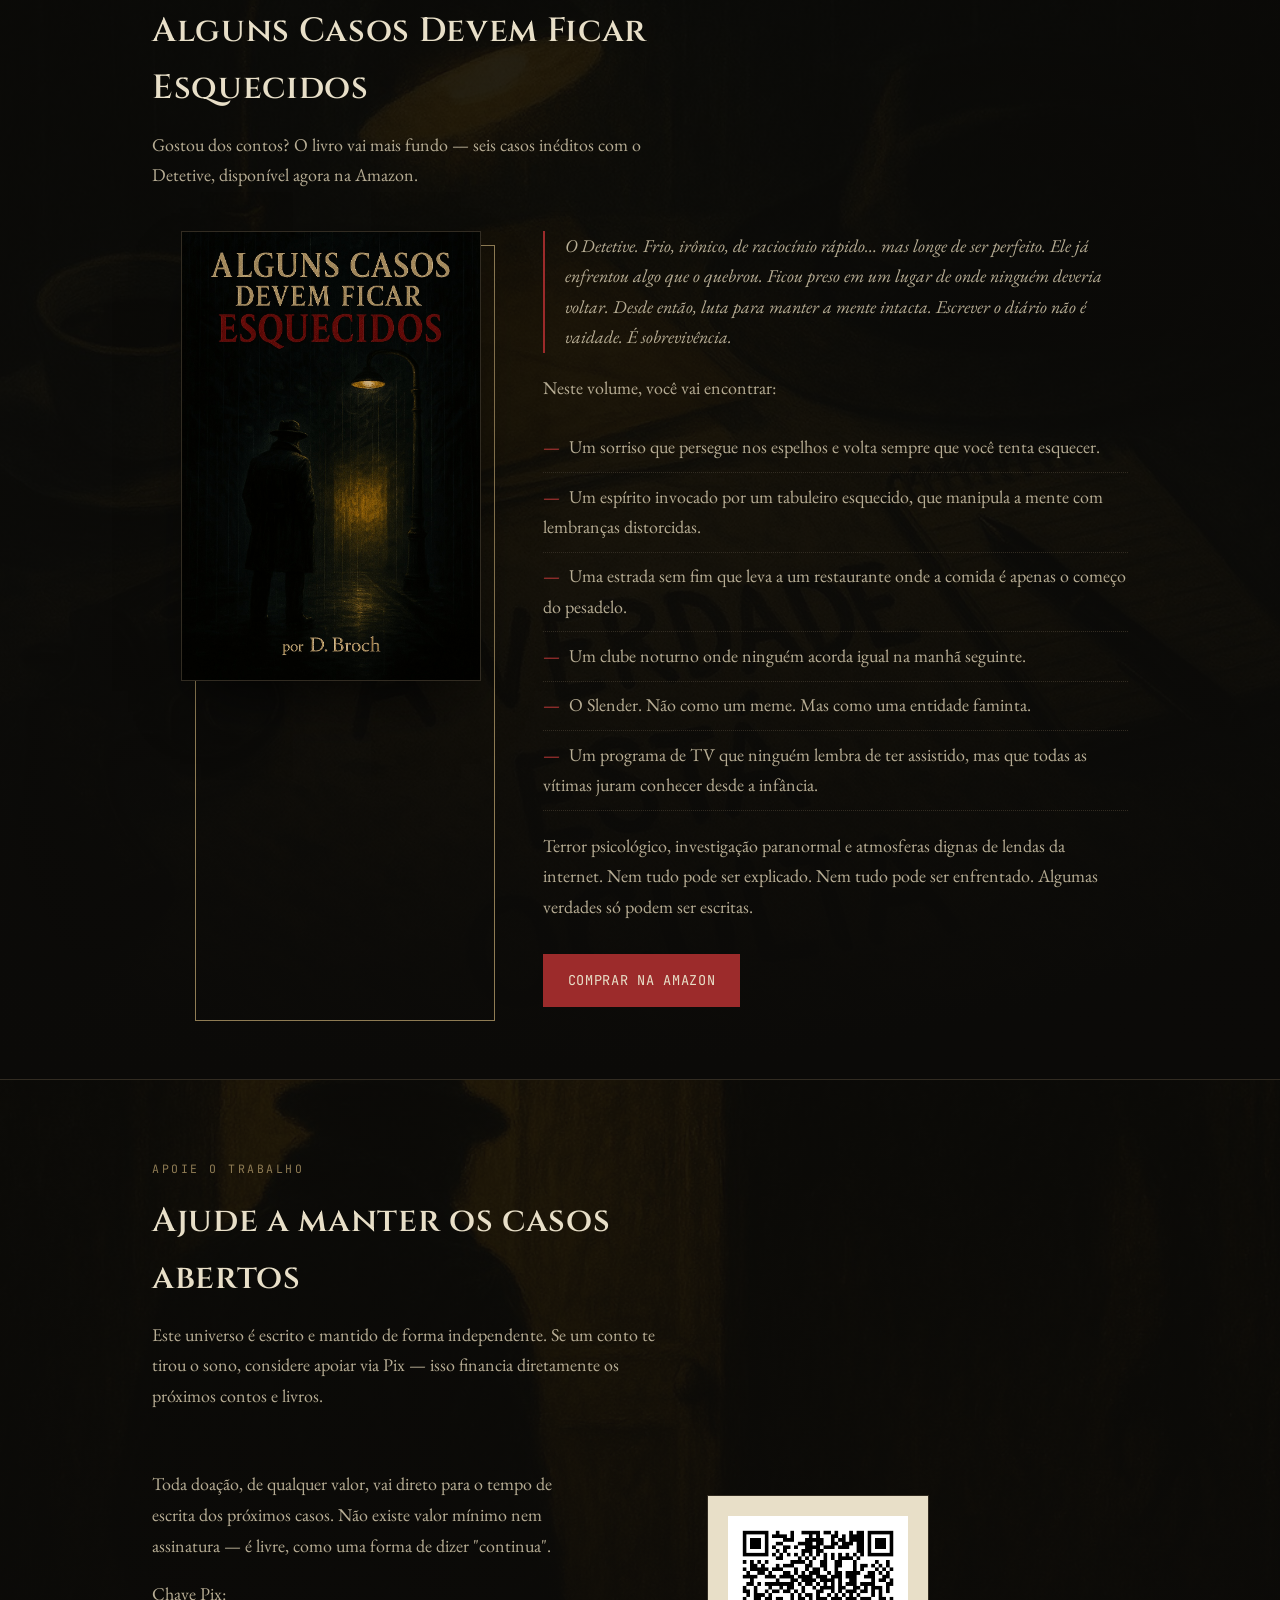
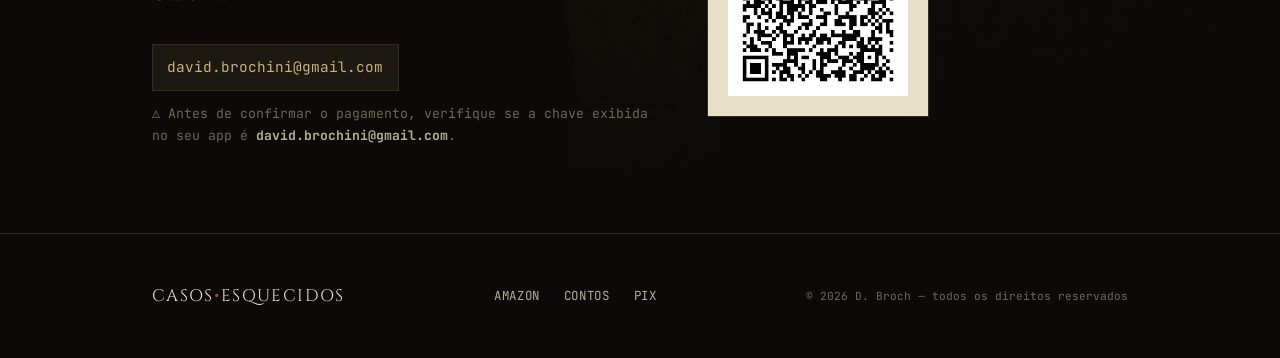
==== commit 29dafc2e: "Imagens nos contos, cards visuais, contos em destaque antes do livro na home" ====
--- a/index.html
+++ b/index.html
@@ -3,16 +3,12 @@
 <head>
 <meta charset="UTF-8">
 <meta name="viewport" content="width=device-width, initial-scale=1.0">
-
-<!-- SEO primário -->
 <title>Casos Esquecidos — D. Broch | Terror e Contos de Horror</title>
 <meta name="description" content="Alguns Casos Devem Ficar Esquecidos, de D. Broch. Terror psicológico e investigação paranormal. Leia contos de horror publicados toda semana e compre o livro na Amazon.">
 <meta name="author" content="D. Broch">
 <meta name="keywords" content="terror brasileiro, contos de terror, horror, livro terror, D. Broch, casos esquecidos, investigação paranormal, horror psicológico">
 <link rel="canonical" href="https://casosesquecidos.com.br/">
 <meta name="robots" content="index, follow">
-
-<!-- Open Graph (WhatsApp, Facebook, Instagram link preview) -->
 <meta property="og:type" content="website">
 <meta property="og:url" content="https://casosesquecidos.com.br/">
 <meta property="og:title" content="Casos Esquecidos — D. Broch">
@@ -22,14 +18,10 @@
 <meta property="og:image:height" content="1536">
 <meta property="og:locale" content="pt_BR">
 <meta property="og:site_name" content="Casos Esquecidos">
-
-<!-- Twitter Card -->
 <meta name="twitter:card" content="summary_large_image">
 <meta name="twitter:title" content="Casos Esquecidos — D. Broch">
 <meta name="twitter:description" content="Terror psicológico e investigação paranormal. Contos de horror publicados toda semana.">
 <meta name="twitter:image" content="https://casosesquecidos.com.br/assets/capa.jpg">
-
-<!-- Schema.org: livro + autor para Google entender o contexto -->
 <script type="application/ld+json">
 {
   "@context": "https://schema.org",
@@ -54,7 +46,6 @@
   ]
 }
 </script>
-
 <link rel="preconnect" href="https://fonts.googleapis.com">
 <link rel="preconnect" href="https://fonts.gstatic.com" crossorigin>
 <link href="https://fonts.googleapis.com/css2?family=Cinzel:wght@500;600;700&family=EB+Garamond:ital,wght@0,400;0,500;1,400&family=JetBrains+Mono:wght@400;500&display=swap" rel="stylesheet">
@@ -66,22 +57,23 @@
   <div class="container">
     <a href="index.html" class="brand">Casos<span>•</span>Esquecidos</a>
     <nav class="site-nav" aria-label="Menu principal">
+      <a href="contos.html">Contos</a>
       <a href="index.html#livro">O Livro</a>
-      <a href="contos.html">Contos</a>
       <a href="index.html#apoio">Apoiar</a>
     </nav>
   </div>
 </header>
 
+<!-- HERO -->
 <section class="hero">
   <div class="container">
     <div class="hero-copy">
       <span class="eyebrow">Universo · Alguns Casos Devem Ficar Esquecidos</span>
       <h1 class="hero-title">Nem tudo que sorri<br>pra você é<br><span class="accent">gente.</span></h1>
-      <p class="hero-sub">Terror psicológico e investigação paranormal, escrito por D. Broch. Disponível na Amazon — e novos casos do universo publicados aqui, semana após semana.</p>
+      <p class="hero-sub">Terror psicológico e investigação paranormal, escrito por D. Broch. Novos casos do universo publicados toda semana — de graça, aqui.</p>
       <div class="hero-actions">
-        <a class="btn btn-primary" href="https://www.amazon.com.br/dp/B0F6D1LXSV" target="_blank" rel="noopener">Comprar na Amazon</a>
-        <a class="btn btn-ghost" href="contos.html">Ler os contos</a>
+        <a class="btn btn-primary" href="contos.html">Ler os contos</a>
+        <a class="btn btn-ghost" href="https://www.amazon.com.br/dp/B0F6D1LXSV" target="_blank" rel="noopener">Comprar o livro</a>
       </div>
     </div>
     <div class="hero-cover">
@@ -90,6 +82,71 @@
   </div>
 </section>
 
+<!-- CONTOS — destaque principal -->
+<section class="section-bg contos-bg" id="contos">
+  <div class="container">
+    <div class="section-head">
+      <span class="eyebrow">Arquivo de Casos — Grátis para ler</span>
+      <h2>Contos do universo</h2>
+      <p>Histórias curtas publicadas toda semana — contadas por quem sobreviveu, ou por quem não teve essa sorte.</p>
+    </div>
+    <div class="case-grid">
+      <article class="case-card">
+        <img src="assets/contos/conto-001-o-portal-de-pedra-negra.jpg"
+             alt="Caverna com porta de metal e luz vermelha — ilustração do conto O Portal de Pedra Negra"
+             class="case-card-img" loading="lazy">
+        <span class="case-number">Caso Nº 001</span>
+        <h3>O Portal de Pedra Negra</h3>
+        <p class="case-excerpt">Uma expedição de arqueologia encontra uma porta que não deveria existir numa caverna — e o homem estranho que aparece pra fechá-la antes que seja tarde demais.</p>
+        <div class="case-meta">
+          <span>Leitura ~12 min</span>
+          <span class="status-tag">Aberto</span>
+        </div>
+        <a class="btn btn-ghost" href="contos/o-portal-de-pedra-negra.html">Ler o caso</a>
+      </article>
+      <article class="case-card">
+        <img src="assets/contos/conto-002-o-apartamento-7.jpg"
+             alt="Banheiro escuro com espelho mostrando reflexo adiantado — ilustração do conto O Apartamento 7"
+             class="case-card-img" loading="lazy">
+        <span class="case-number">Caso Nº 002</span>
+        <h3>O Apartamento 7</h3>
+        <p class="case-excerpt">Um aluguel barato demais. Um espelho que veio com o apartamento. E cartas endereçadas a um morto que continuam chegando — escritas em letra que você reconhece.</p>
+        <div class="case-meta">
+          <span>Leitura ~15 min</span>
+          <span class="status-tag">Aberto</span>
+        </div>
+        <a class="btn btn-ghost" href="contos/o-apartamento-7.html">Ler o caso</a>
+      </article>
+      <article class="case-card">
+        <img src="assets/contos/conto-003-a-entrega.jpg"
+             alt="Sala escura com caixas em círculo e entregador parado no limiar — ilustração do conto A Entrega"
+             class="case-card-img" loading="lazy">
+        <span class="case-number">Caso Nº 003</span>
+        <h3>A Entrega</h3>
+        <p class="case-excerpt">Doze anos de entrega noturna com uma regra: não olha de volta. Até o Edifício Caetano, Ap. 9 — onde você só percebe tarde demais que não era o único sendo entregue.</p>
+        <div class="case-meta">
+          <span>Leitura ~14 min</span>
+          <span class="status-tag">Aberto</span>
+        </div>
+        <a class="btn btn-ghost" href="contos/a-entrega.html">Ler o caso</a>
+      </article>
+      <article class="case-card locked">
+        <span class="case-number">Caso Nº 004</span>
+        <h3>Em breve</h3>
+        <p class="case-excerpt">Um novo caso é arquivado toda semana. Volte em breve ou acompanhe nas redes para saber quando abrir.</p>
+        <div class="case-meta">
+          <span>—</span>
+          <span class="status-tag">Selado</span>
+        </div>
+      </article>
+    </div>
+    <div style="text-align:center; margin-top:2.5rem;">
+      <a class="btn btn-ghost" href="contos.html">Ver todos os casos</a>
+    </div>
+  </div>
+</section>
+
+<!-- O UNIVERSO -->
 <section class="lore section-bg universo-bg" id="universo">
   <div class="container">
     <div class="section-head">
@@ -103,11 +160,13 @@
   </div>
 </section>
 
+<!-- O LIVRO -->
 <section class="section-bg livro-bg" id="livro">
   <div class="container">
     <div class="section-head">
       <span class="eyebrow">Caso Nº 000 · O Livro</span>
       <h2>Alguns Casos Devem Ficar Esquecidos</h2>
+      <p>Gostou dos contos? O livro vai mais fundo — seis casos inéditos com o Detetive, disponível agora na Amazon.</p>
     </div>
     <div class="book-block">
       <div class="hero-cover book-cover-secondary">
@@ -133,57 +192,7 @@
   </div>
 </section>
 
-<section class="section-bg contos-bg" id="contos">
-  <div class="container">
-    <div class="section-head">
-      <span class="eyebrow">Arquivo de Casos</span>
-      <h2>Contos do universo</h2>
-      <p>Histórias curtas, publicadas semanalmente, contadas por quem sobreviveu — ou por quem não teve essa sorte.</p>
-    </div>
-    <div class="case-grid">
-      <article class="case-card">
-        <span class="case-number">Caso Nº 001</span>
-        <h3>O Portal de Pedra Negra</h3>
-        <p class="case-excerpt">Uma expedição de arqueologia encontra uma porta que não deveria existir numa caverna — e o homem estranho que aparece pra fechá-la antes que seja tarde demais.</p>
-        <div class="case-meta">
-          <span>Leitura ~12 min</span>
-          <span class="status-tag">Aberto</span>
-        </div>
-        <a class="btn btn-ghost" href="contos/o-portal-de-pedra-negra.html">Ler o caso</a>
-      </article>
-      <article class="case-card">
-        <span class="case-number">Caso Nº 002</span>
-        <h3>O Apartamento 7</h3>
-        <p class="case-excerpt">Um aluguel barato demais. Um espelho que veio com o apartamento. E cartas endereçadas a um morto que continuam chegando — escritas em letra que você reconhece.</p>
-        <div class="case-meta">
-          <span>Leitura ~15 min</span>
-          <span class="status-tag">Aberto</span>
-        </div>
-        <a class="btn btn-ghost" href="contos/o-apartamento-7.html">Ler o caso</a>
-      </article>
-      <article class="case-card">
-        <span class="case-number">Caso Nº 003</span>
-        <h3>A Entrega</h3>
-        <p class="case-excerpt">Doze anos de entrega noturna com uma regra: não olha de volta. Até o Edifício Caetano, Ap. 9 — onde a caixa sempre chegava certa, e você só percebe tarde demais que não era o único sendo entregue.</p>
-        <div class="case-meta">
-          <span>Leitura ~14 min</span>
-          <span class="status-tag">Aberto</span>
-        </div>
-        <a class="btn btn-ghost" href="contos/a-entrega.html">Ler o caso</a>
-      </article>
-      <article class="case-card locked">
-        <span class="case-number">Caso Nº 004</span>
-        <h3>Em breve</h3>
-        <p class="case-excerpt">Um novo caso é arquivado toda semana. Volte em breve ou acompanhe nas redes para saber quando abrir.</p>
-        <div class="case-meta">
-          <span>—</span>
-          <span class="status-tag">Selado</span>
-        </div>
-      </article>
-    </div>
-  </div>
-</section>
-
+<!-- APOIO -->
 <section class="section-bg apoio-bg" id="apoio">
   <div class="container">
     <div class="section-head">
--- a/assets/style.css
+++ b/assets/style.css
@@ -529,3 +529,27 @@
 
 .text-center { text-align: center; }
 .mt-lg { margin-top: 2.5rem; }
+
+/* ---------- Card de conto com imagem ---------- */
+
+.case-card-img {
+  width: calc(100% + 3.5rem);
+  margin: -1.75rem -1.75rem 1.25rem;
+  height: 180px;
+  object-fit: cover;
+  display: block;
+  filter: brightness(0.88);
+  transition: filter 0.2s ease;
+}
+.case-card:hover .case-card-img { filter: brightness(1); }
+
+/* ---------- Banner de ilustração do conto ---------- */
+
+.story-banner {
+  width: 100%;
+  max-height: 420px;
+  object-fit: cover;
+  object-position: center 30%;
+  display: block;
+  border-bottom: 1px solid var(--line);
+}
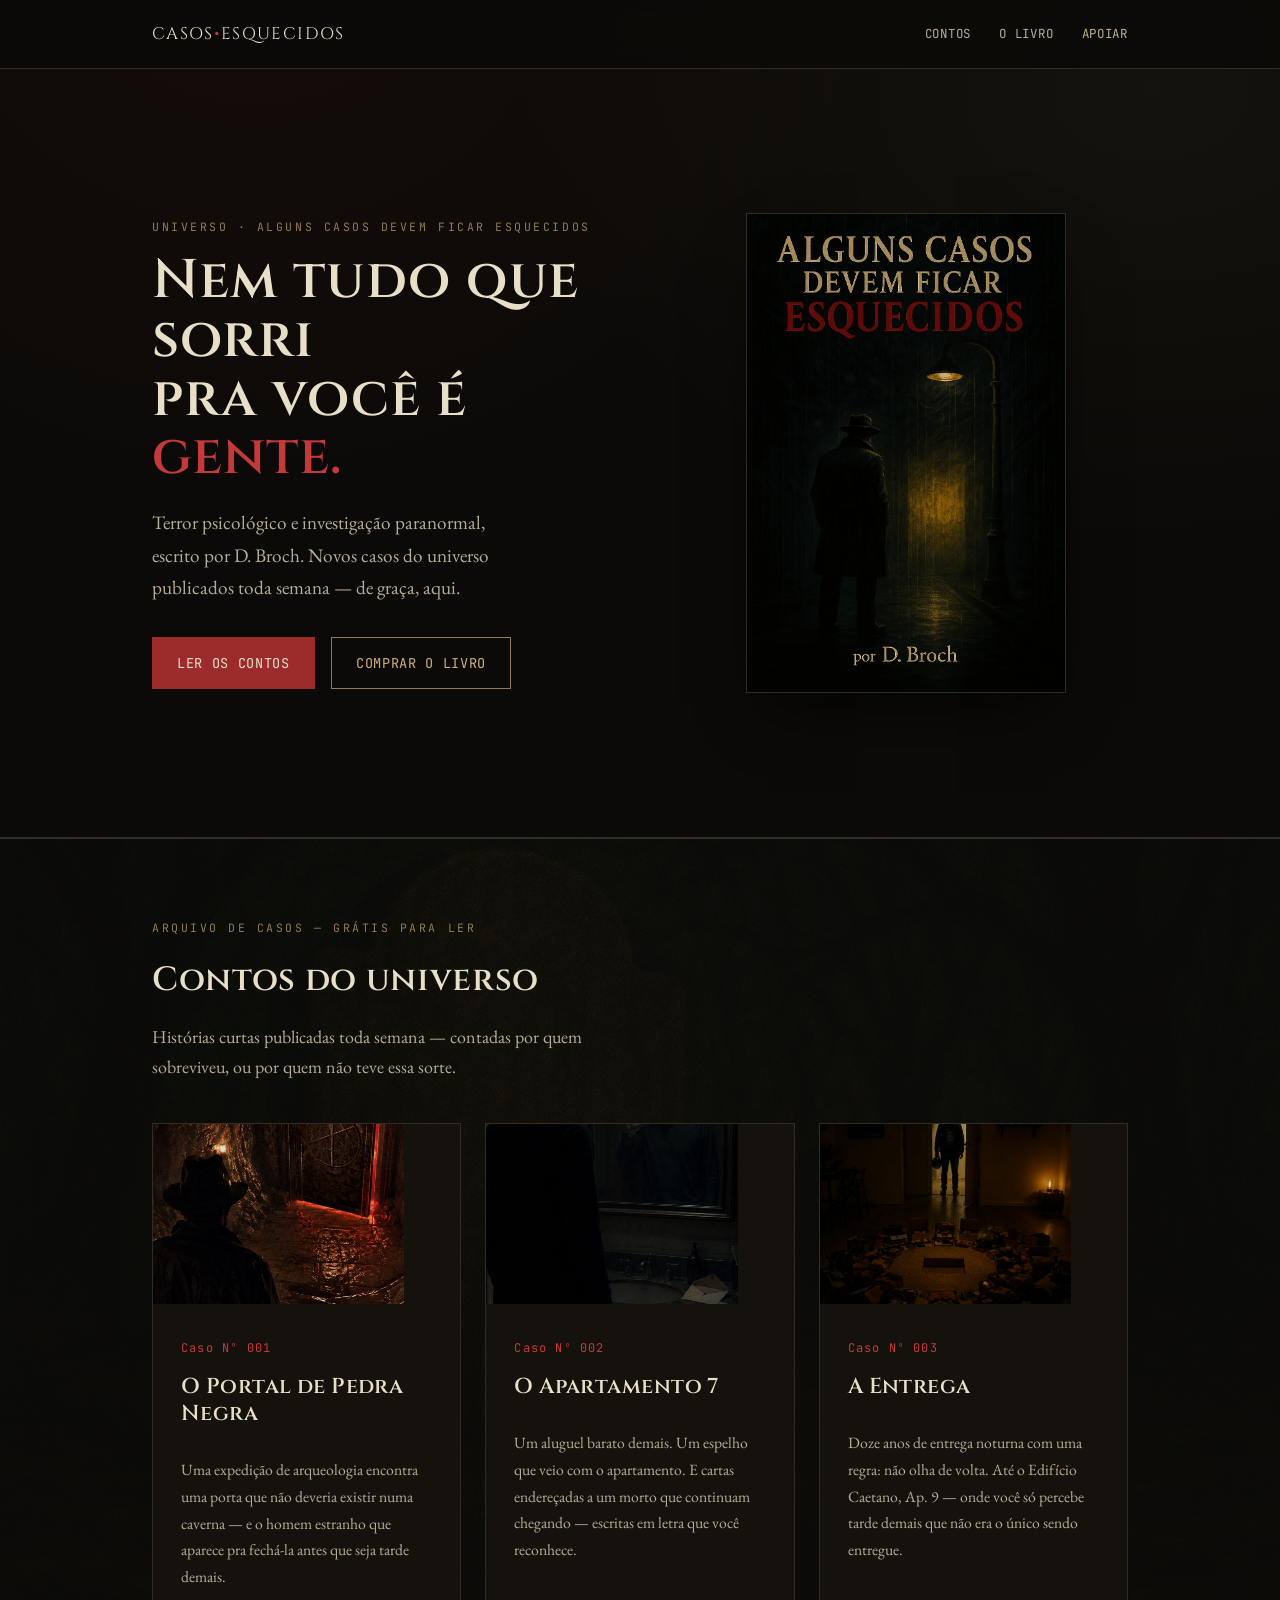
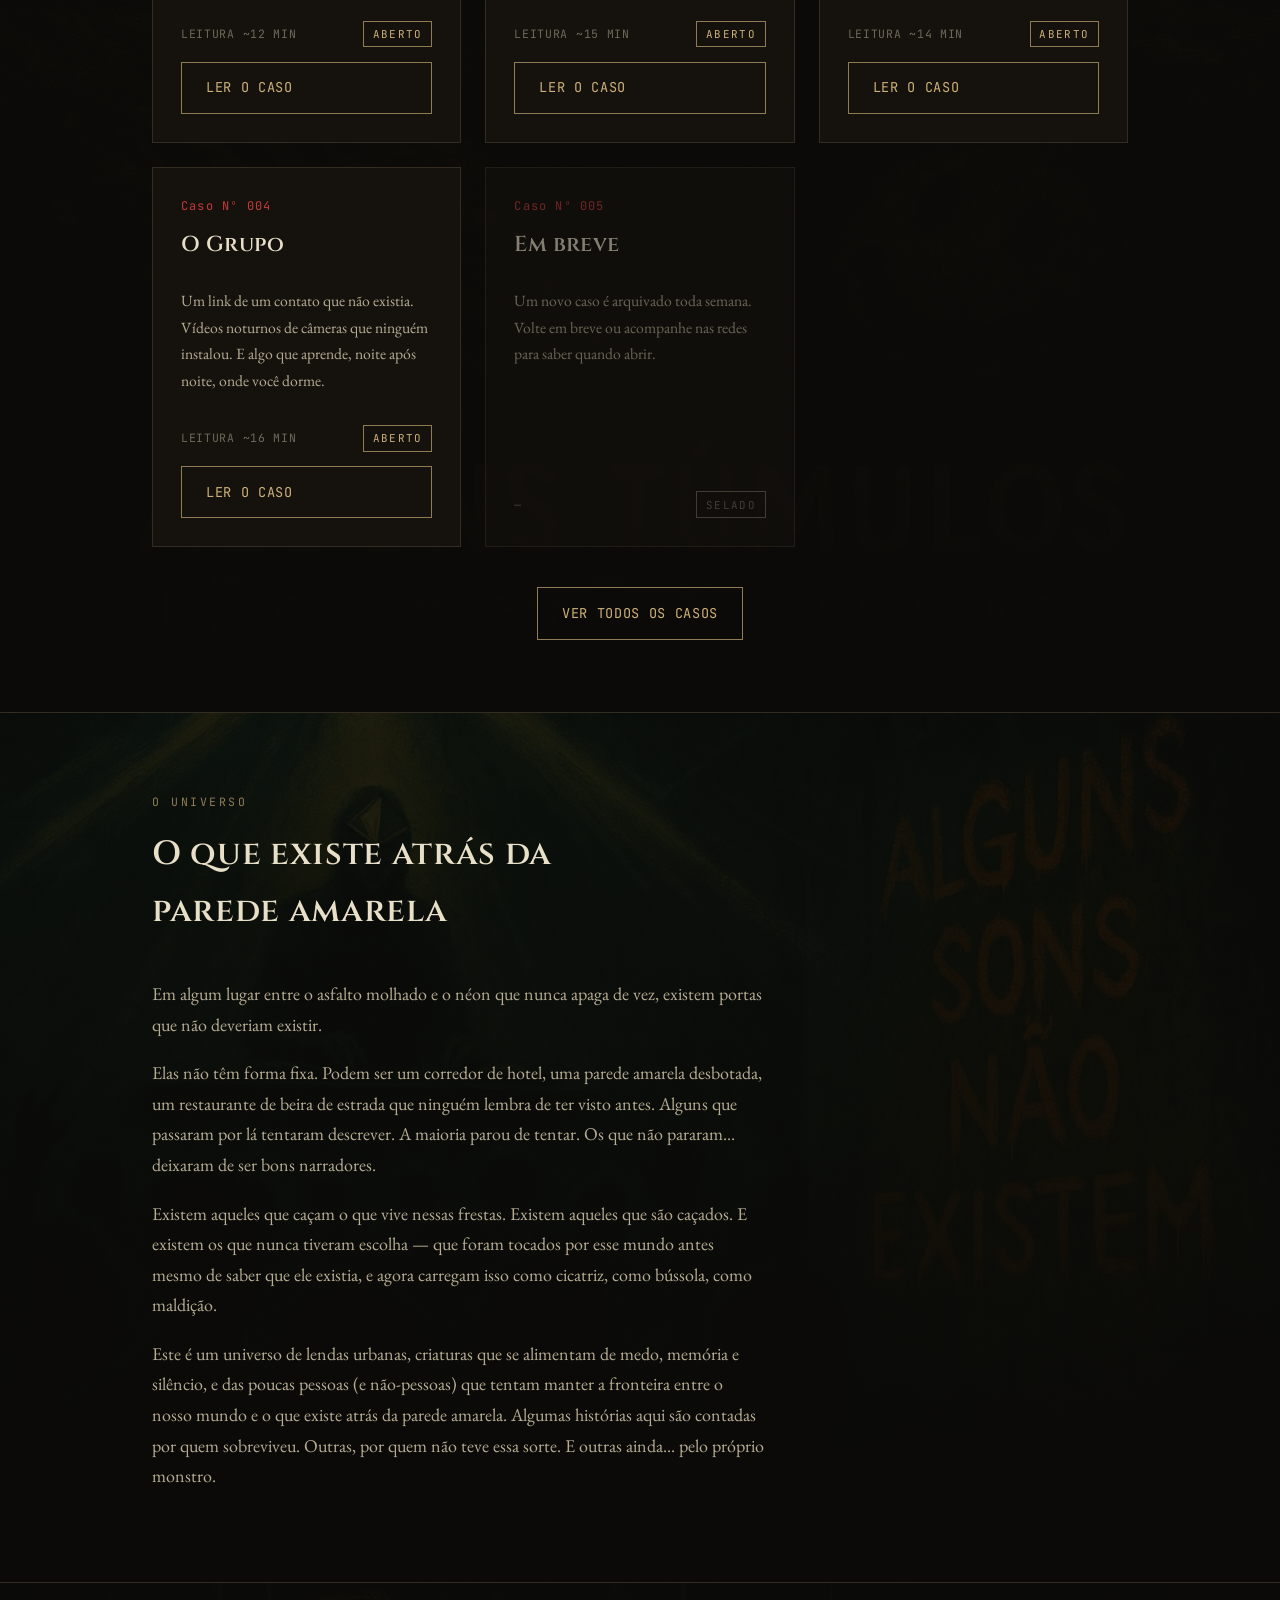
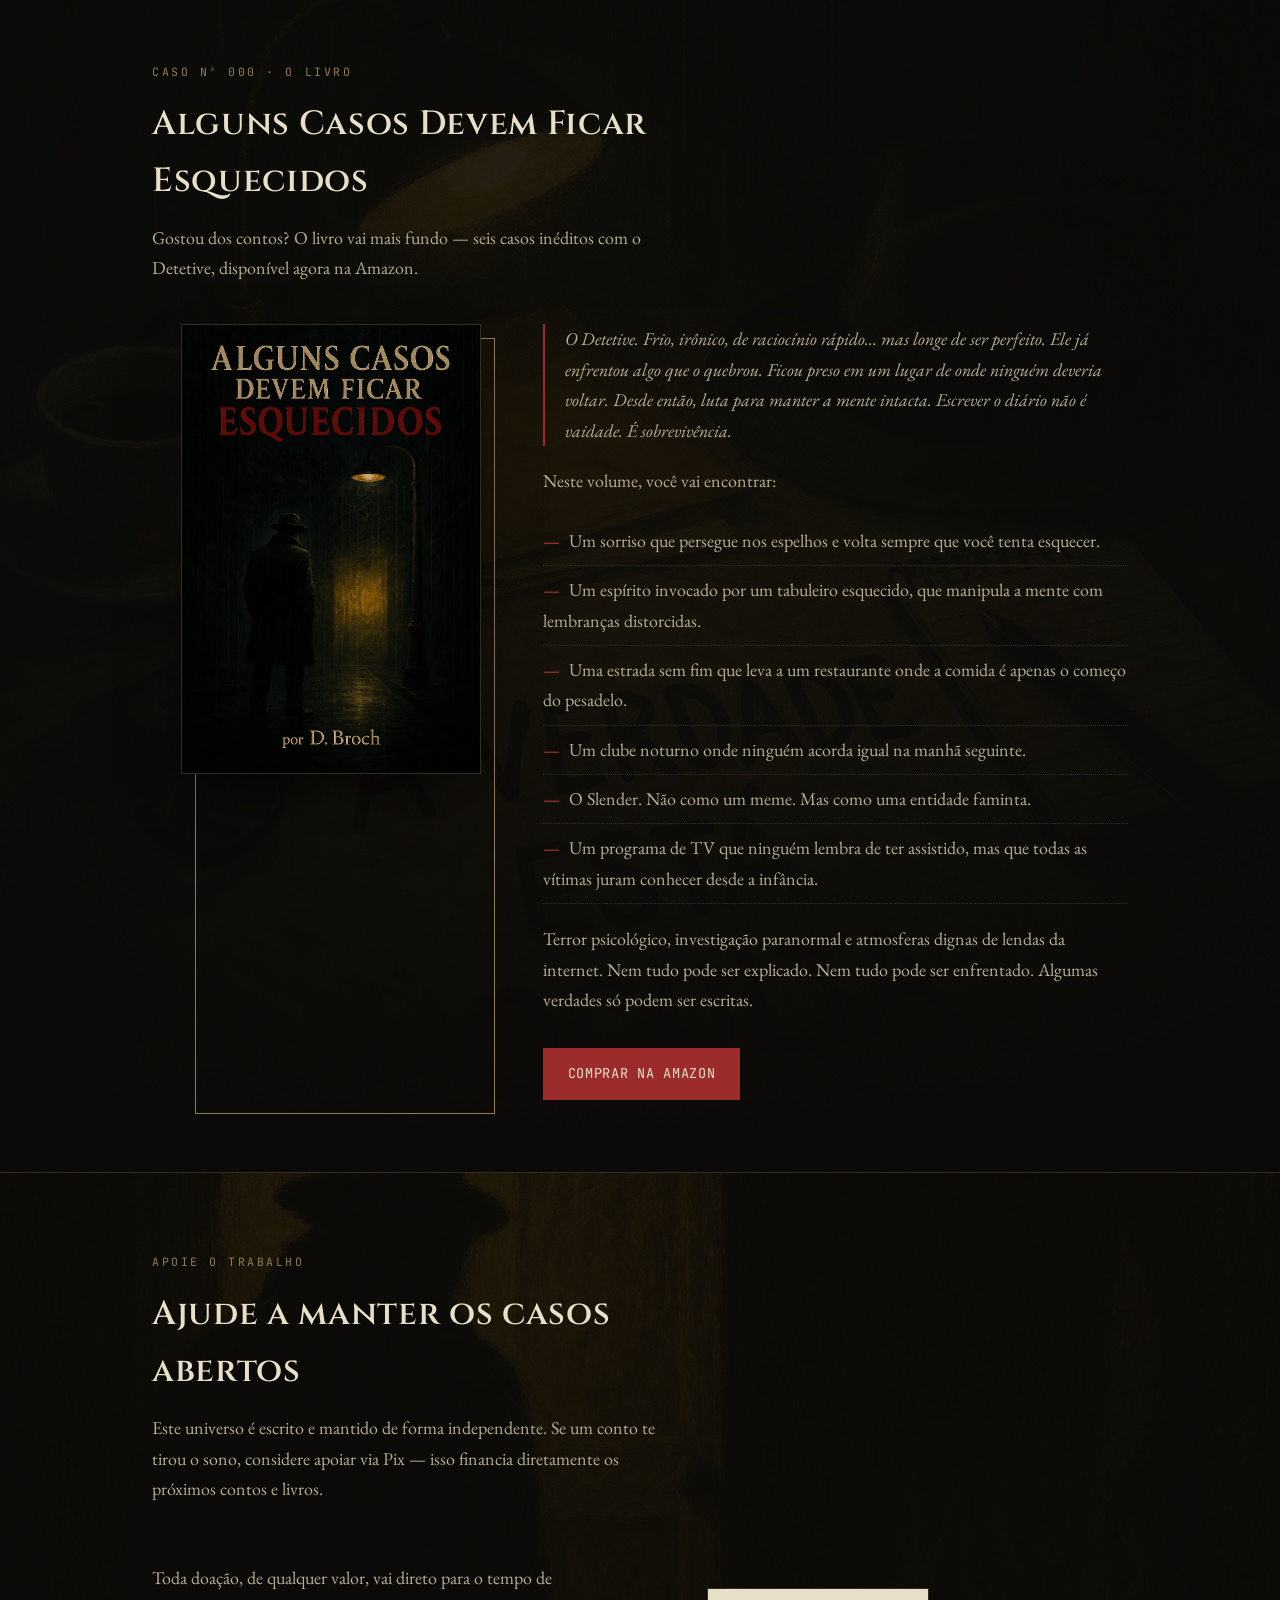
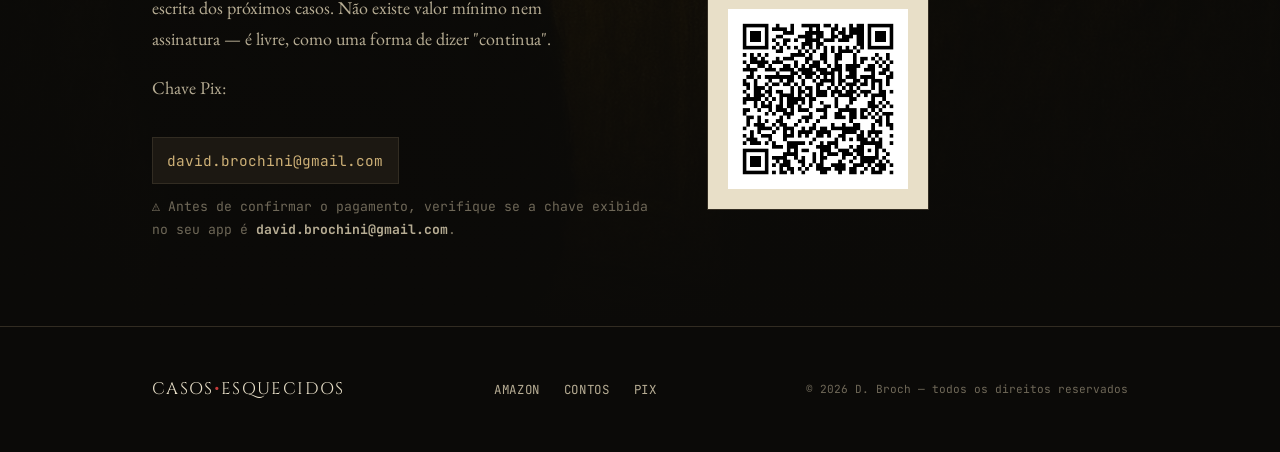
==== commit 99082176: "Publica Caso 004: O Grupo — corrige duplicatas, CTA rodape contos, sitemap" ====
--- a/index.html
+++ b/index.html
@@ -130,8 +130,18 @@
         </div>
         <a class="btn btn-ghost" href="contos/a-entrega.html">Ler o caso</a>
       </article>
+      <article class="case-card">
+        <span class="case-number">Caso Nº 004</span>
+        <h3>O Grupo</h3>
+        <p class="case-excerpt">Um link de um contato que não existia. Vídeos noturnos de câmeras que ninguém instalou. E algo que aprende, noite após noite, onde você dorme.</p>
+        <div class="case-meta">
+          <span>Leitura ~16 min</span>
+          <span class="status-tag">Aberto</span>
+        </div>
+        <a class="btn btn-ghost" href="contos/o-grupo.html">Ler o caso</a>
+      </article>
       <article class="case-card locked">
-        <span class="case-number">Caso Nº 004</span>
+        <span class="case-number">Caso Nº 005</span>
         <h3>Em breve</h3>
         <p class="case-excerpt">Um novo caso é arquivado toda semana. Volte em breve ou acompanhe nas redes para saber quando abrir.</p>
         <div class="case-meta">
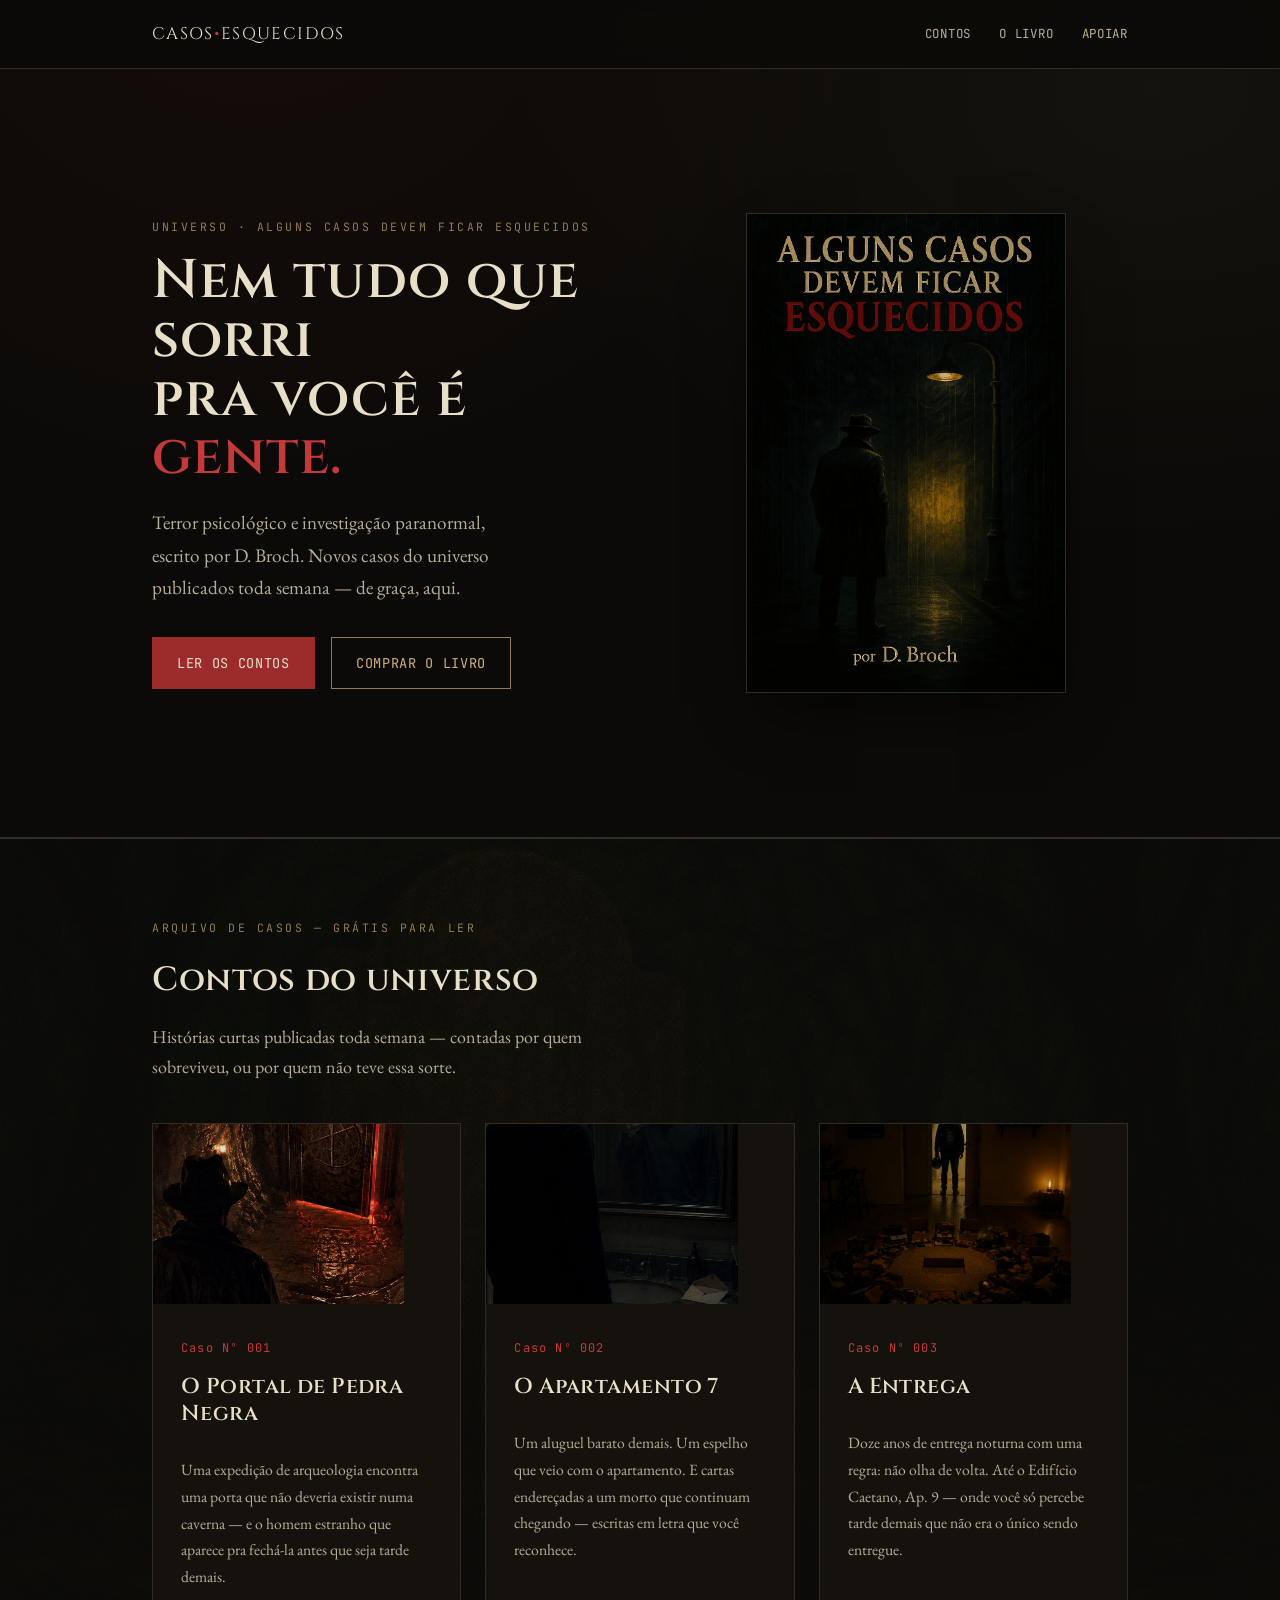
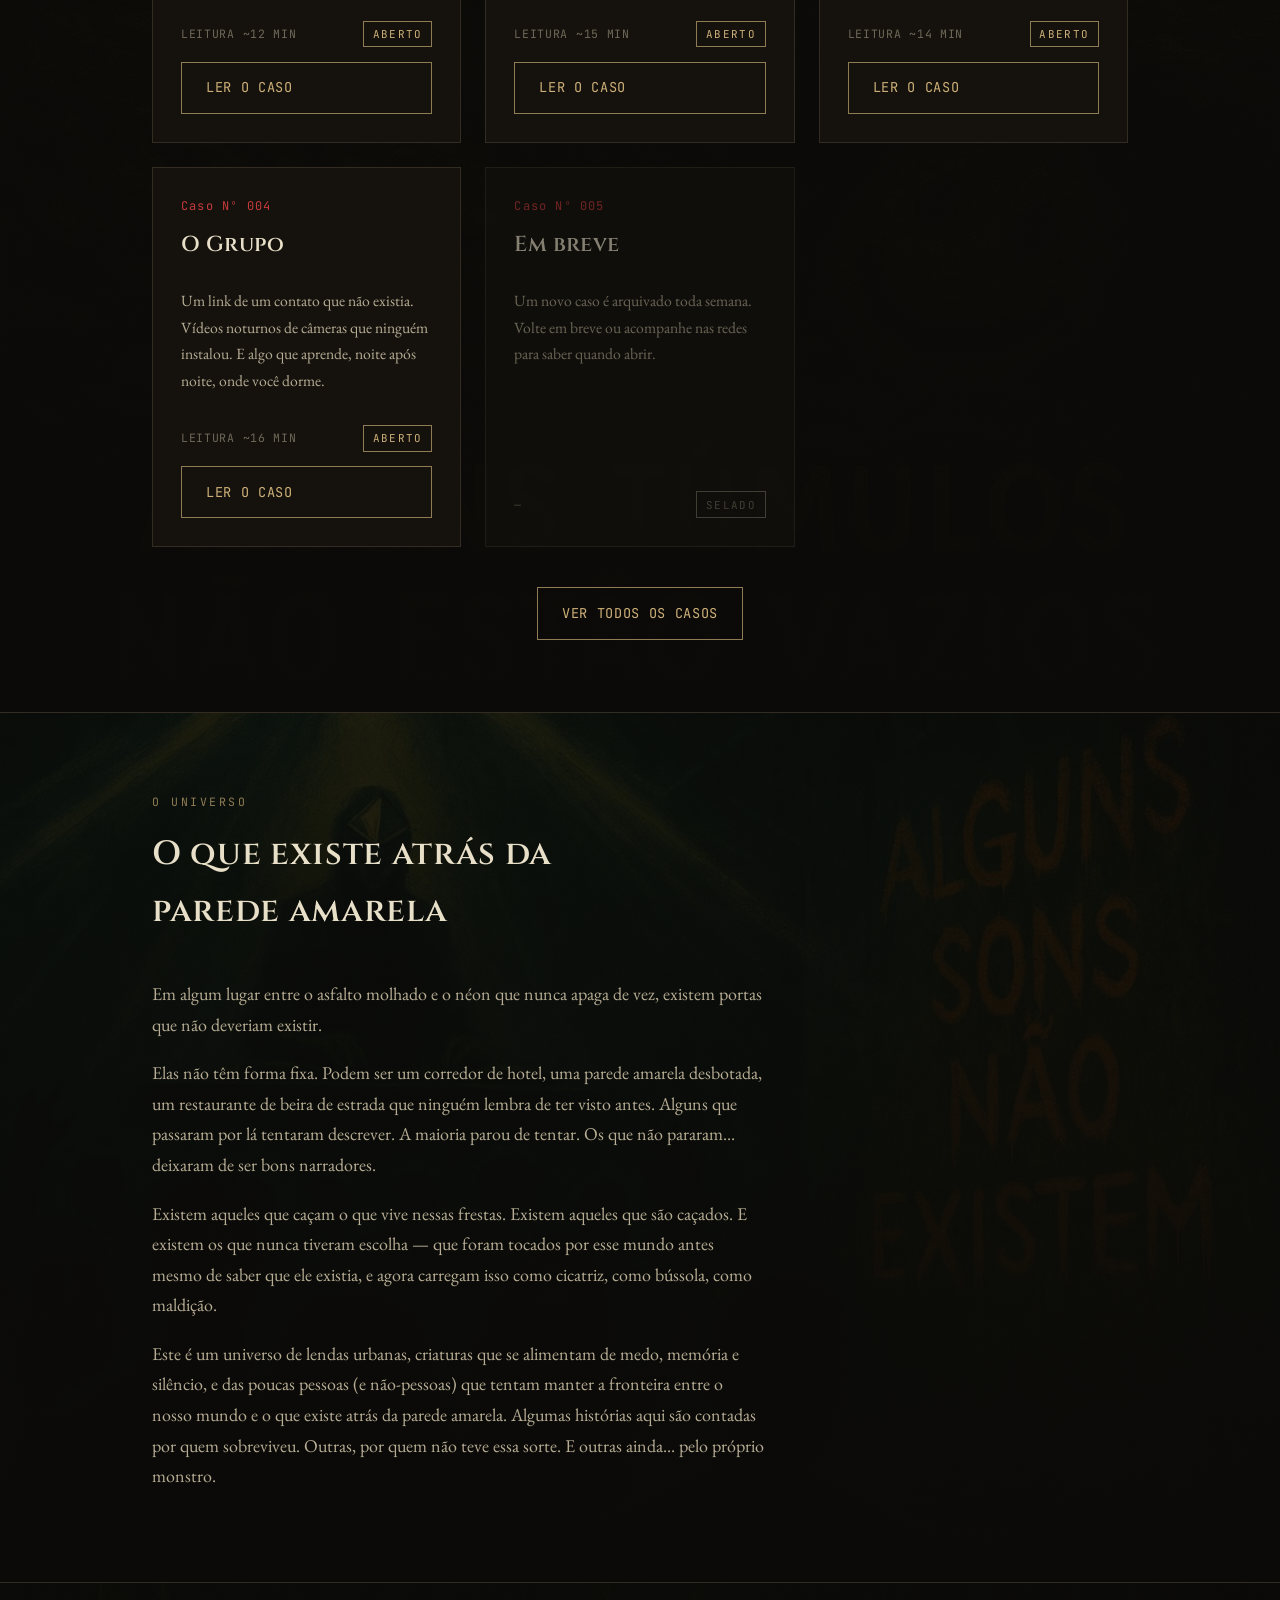
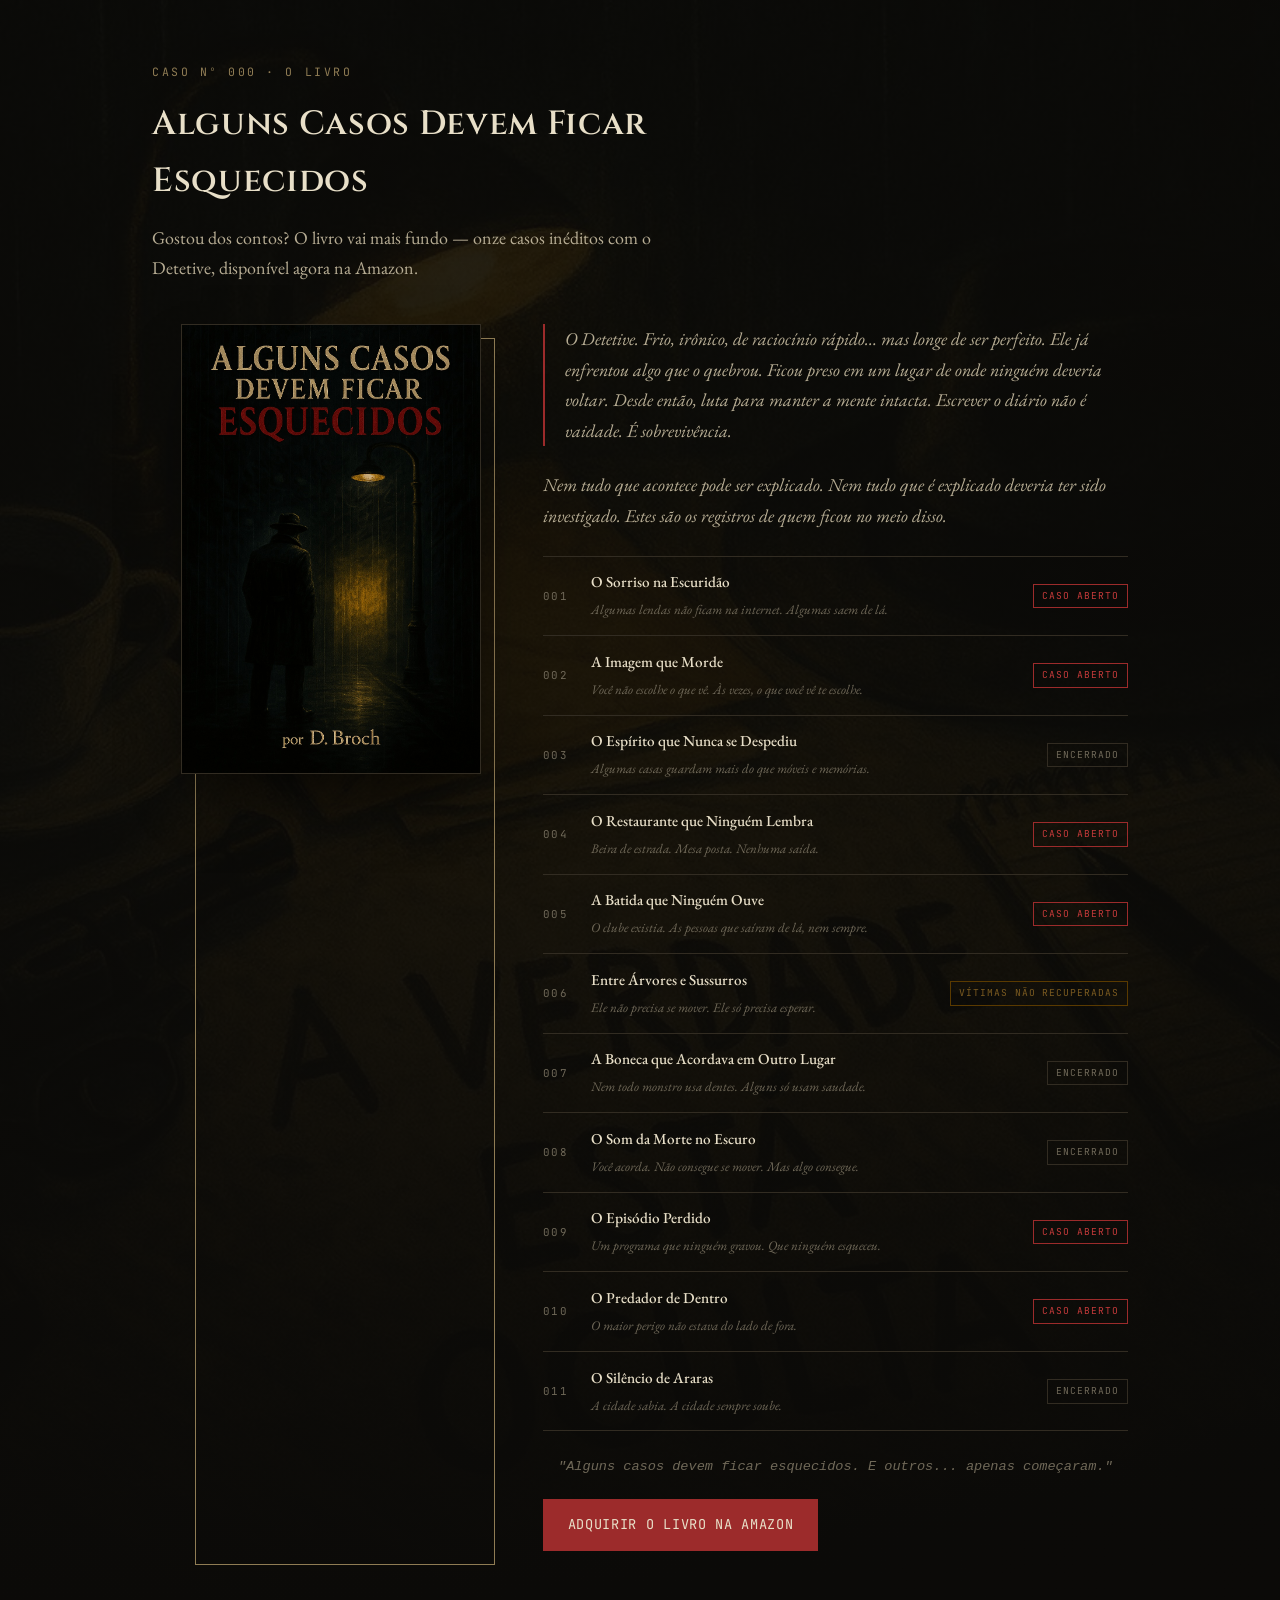
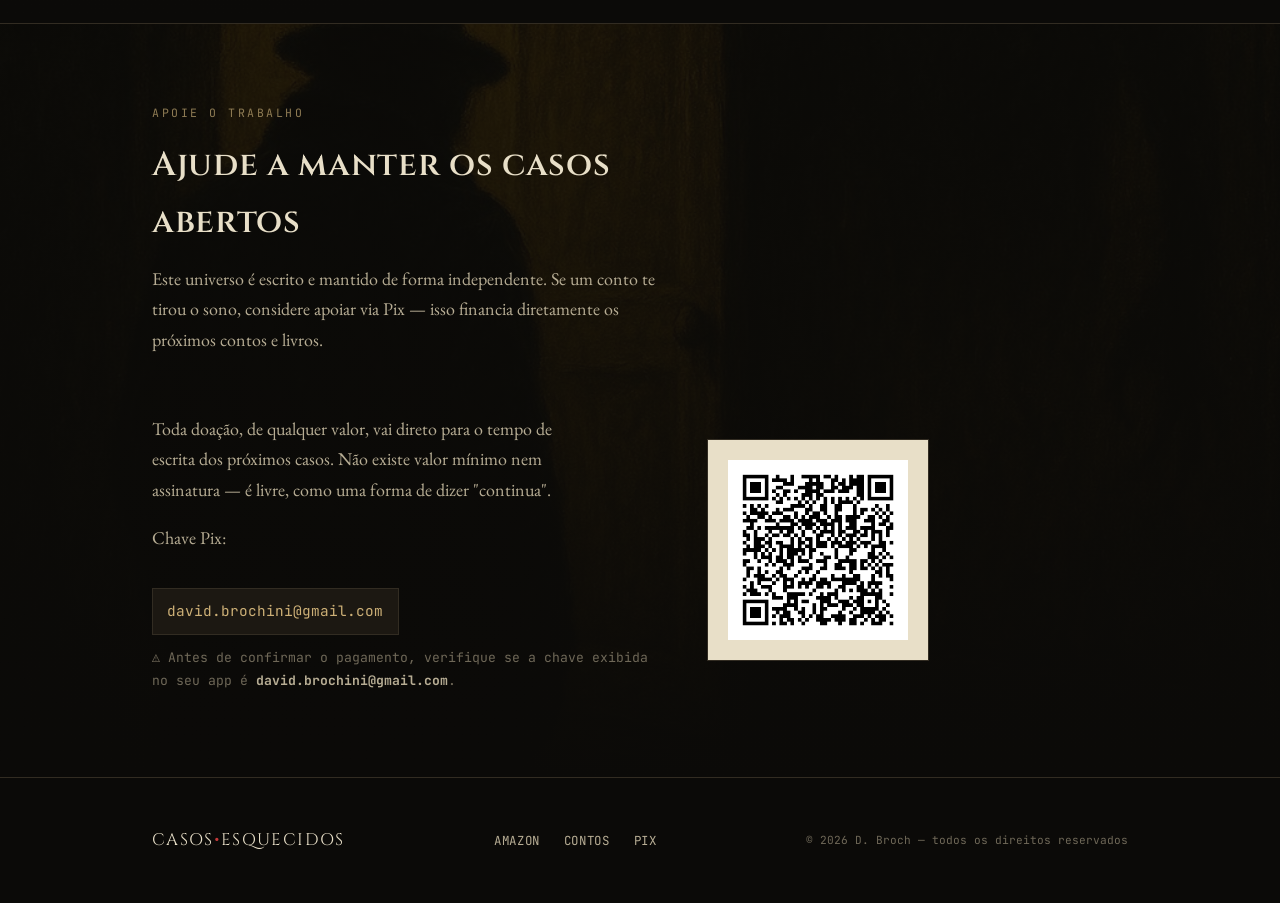
==== commit 195b9752: "Corrige livro: 11 casos reais com titulos, descricoes e status" ====
--- a/index.html
+++ b/index.html
@@ -176,7 +176,7 @@
     <div class="section-head">
       <span class="eyebrow">Caso Nº 000 · O Livro</span>
       <h2>Alguns Casos Devem Ficar Esquecidos</h2>
-      <p>Gostou dos contos? O livro vai mais fundo — seis casos inéditos com o Detetive, disponível agora na Amazon.</p>
+      <p>Gostou dos contos? O livro vai mais fundo — onze casos inéditos com o Detetive, disponível agora na Amazon.</p>
     </div>
     <div class="book-block">
       <div class="hero-cover book-cover-secondary">
@@ -184,18 +184,116 @@
       </div>
       <div class="synopsis">
         <blockquote>O Detetive. Frio, irônico, de raciocínio rápido… mas longe de ser perfeito. Ele já enfrentou algo que o quebrou. Ficou preso em um lugar de onde ninguém deveria voltar. Desde então, luta para manter a mente intacta. Escrever o diário não é vaidade. É sobrevivência.</blockquote>
-        <p style="margin-top:1.25rem; color: var(--paper-dim);">Neste volume, você vai encontrar:</p>
-        <ul>
-          <li>Um sorriso que persegue nos espelhos e volta sempre que você tenta esquecer.</li>
-          <li>Um espírito invocado por um tabuleiro esquecido, que manipula a mente com lembranças distorcidas.</li>
-          <li>Uma estrada sem fim que leva a um restaurante onde a comida é apenas o começo do pesadelo.</li>
-          <li>Um clube noturno onde ninguém acorda igual na manhã seguinte.</li>
-          <li>O Slender. Não como um meme. Mas como uma entidade faminta.</li>
-          <li>Um programa de TV que ninguém lembra de ter assistido, mas que todas as vítimas juram conhecer desde a infância.</li>
-        </ul>
-        <p style="margin-top:1.25rem; color: var(--paper-dim);">Terror psicológico, investigação paranormal e atmosferas dignas de lendas da internet. Nem tudo pode ser explicado. Nem tudo pode ser enfrentado. Algumas verdades só podem ser escritas.</p>
-        <div class="hero-actions">
-          <a class="btn btn-primary" href="https://www.amazon.com.br/dp/B0F6D1LXSV" target="_blank" rel="noopener">Comprar na Amazon</a>
+
+        <p style="margin-top:1.5rem; color:var(--paper-dim); font-style:italic; line-height:1.7;">Nem tudo que acontece pode ser explicado. Nem tudo que é explicado deveria ter sido investigado. Estes são os registros de quem ficou no meio disso.</p>
+
+        <div style="margin-top:1.5rem; border-top:1px solid var(--line);">
+
+          <div class="livro-caso-item">
+            <span class="livro-caso-num">001</span>
+            <div class="livro-caso-info">
+              <strong>O Sorriso na Escuridão</strong>
+              <span>Algumas lendas não ficam na internet. Algumas saem de lá.</span>
+            </div>
+            <span class="livro-caso-tag aberto">Caso aberto</span>
+          </div>
+
+          <div class="livro-caso-item">
+            <span class="livro-caso-num">002</span>
+            <div class="livro-caso-info">
+              <strong>A Imagem que Morde</strong>
+              <span>Você não escolhe o que vê. Às vezes, o que você vê te escolhe.</span>
+            </div>
+            <span class="livro-caso-tag aberto">Caso aberto</span>
+          </div>
+
+          <div class="livro-caso-item">
+            <span class="livro-caso-num">003</span>
+            <div class="livro-caso-info">
+              <strong>O Espírito que Nunca se Despediu</strong>
+              <span>Algumas casas guardam mais do que móveis e memórias.</span>
+            </div>
+            <span class="livro-caso-tag fechado">Encerrado</span>
+          </div>
+
+          <div class="livro-caso-item">
+            <span class="livro-caso-num">004</span>
+            <div class="livro-caso-info">
+              <strong>O Restaurante que Ninguém Lembra</strong>
+              <span>Beira de estrada. Mesa posta. Nenhuma saída.</span>
+            </div>
+            <span class="livro-caso-tag aberto">Caso aberto</span>
+          </div>
+
+          <div class="livro-caso-item">
+            <span class="livro-caso-num">005</span>
+            <div class="livro-caso-info">
+              <strong>A Batida que Ninguém Ouve</strong>
+              <span>O clube existia. As pessoas que saíram de lá, nem sempre.</span>
+            </div>
+            <span class="livro-caso-tag aberto">Caso aberto</span>
+          </div>
+
+          <div class="livro-caso-item">
+            <span class="livro-caso-num">006</span>
+            <div class="livro-caso-info">
+              <strong>Entre Árvores e Sussurros</strong>
+              <span>Ele não precisa se mover. Ele só precisa esperar.</span>
+            </div>
+            <span class="livro-caso-tag perdido">Vítimas não recuperadas</span>
+          </div>
+
+          <div class="livro-caso-item">
+            <span class="livro-caso-num">007</span>
+            <div class="livro-caso-info">
+              <strong>A Boneca que Acordava em Outro Lugar</strong>
+              <span>Nem todo monstro usa dentes. Alguns só usam saudade.</span>
+            </div>
+            <span class="livro-caso-tag fechado">Encerrado</span>
+          </div>
+
+          <div class="livro-caso-item">
+            <span class="livro-caso-num">008</span>
+            <div class="livro-caso-info">
+              <strong>O Som da Morte no Escuro</strong>
+              <span>Você acorda. Não consegue se mover. Mas algo consegue.</span>
+            </div>
+            <span class="livro-caso-tag fechado">Encerrado</span>
+          </div>
+
+          <div class="livro-caso-item">
+            <span class="livro-caso-num">009</span>
+            <div class="livro-caso-info">
+              <strong>O Episódio Perdido</strong>
+              <span>Um programa que ninguém gravou. Que ninguém esqueceu.</span>
+            </div>
+            <span class="livro-caso-tag aberto">Caso aberto</span>
+          </div>
+
+          <div class="livro-caso-item">
+            <span class="livro-caso-num">010</span>
+            <div class="livro-caso-info">
+              <strong>O Predador de Dentro</strong>
+              <span>O maior perigo não estava do lado de fora.</span>
+            </div>
+            <span class="livro-caso-tag aberto">Caso aberto</span>
+          </div>
+
+          <div class="livro-caso-item">
+            <span class="livro-caso-num">011</span>
+            <div class="livro-caso-info">
+              <strong>O Silêncio de Araras</strong>
+              <span>A cidade sabia. A cidade sempre soube.</span>
+            </div>
+            <span class="livro-caso-tag fechado">Encerrado</span>
+          </div>
+
+        </div>
+
+        <p style="margin-top:1.5rem; color:var(--muted); font-family:var(--font-mono); font-size:0.85rem; font-style:italic; text-align:center;">"Alguns casos devem ficar esquecidos. E outros... apenas começaram."</p>
+
+        <div class="hero-actions" style="margin-top:1.25rem;">
+          <a class="btn btn-primary" href="https://www.amazon.com.br/dp/B0F6D1LXSV" target="_blank" rel="noopener">Adquirir o livro na Amazon</a>
         </div>
       </div>
     </div>
--- a/assets/style.css
+++ b/assets/style.css
@@ -553,3 +553,59 @@
   display: block;
   border-bottom: 1px solid var(--line);
 }
+
+/* ---------- Lista de casos do livro ---------- */
+
+.livro-caso-item {
+  display: flex;
+  align-items: center;
+  gap: 1rem;
+  padding: 0.85rem 0;
+  border-bottom: 1px solid var(--line);
+  transition: background 0.15s ease, padding-left 0.15s ease;
+}
+.livro-caso-item:hover {
+  background: rgba(255,255,255,0.02);
+  padding-left: 0.5rem;
+}
+
+.livro-caso-num {
+  font-family: var(--font-mono);
+  font-size: 0.68rem;
+  letter-spacing: 0.15em;
+  color: var(--muted);
+  min-width: 2rem;
+  flex-shrink: 0;
+}
+
+.livro-caso-info {
+  display: flex;
+  flex-direction: column;
+  gap: 0.2rem;
+  flex: 1;
+}
+.livro-caso-info strong {
+  font-family: var(--font-body);
+  font-size: 0.95rem;
+  color: var(--paper);
+  font-weight: 500;
+}
+.livro-caso-info span {
+  font-size: 0.82rem;
+  color: var(--muted);
+  font-style: italic;
+}
+
+.livro-caso-tag {
+  font-family: var(--font-mono);
+  font-size: 0.6rem;
+  letter-spacing: 0.1em;
+  text-transform: uppercase;
+  padding: 0.2rem 0.5rem;
+  border: 1px solid;
+  white-space: nowrap;
+  flex-shrink: 0;
+}
+.livro-caso-tag.aberto   { color: var(--blood-bright); border-color: var(--blood); }
+.livro-caso-tag.fechado  { color: var(--muted);        border-color: var(--line);  }
+.livro-caso-tag.perdido  { color: #7a5a20;             border-color: #5a3a00;      }
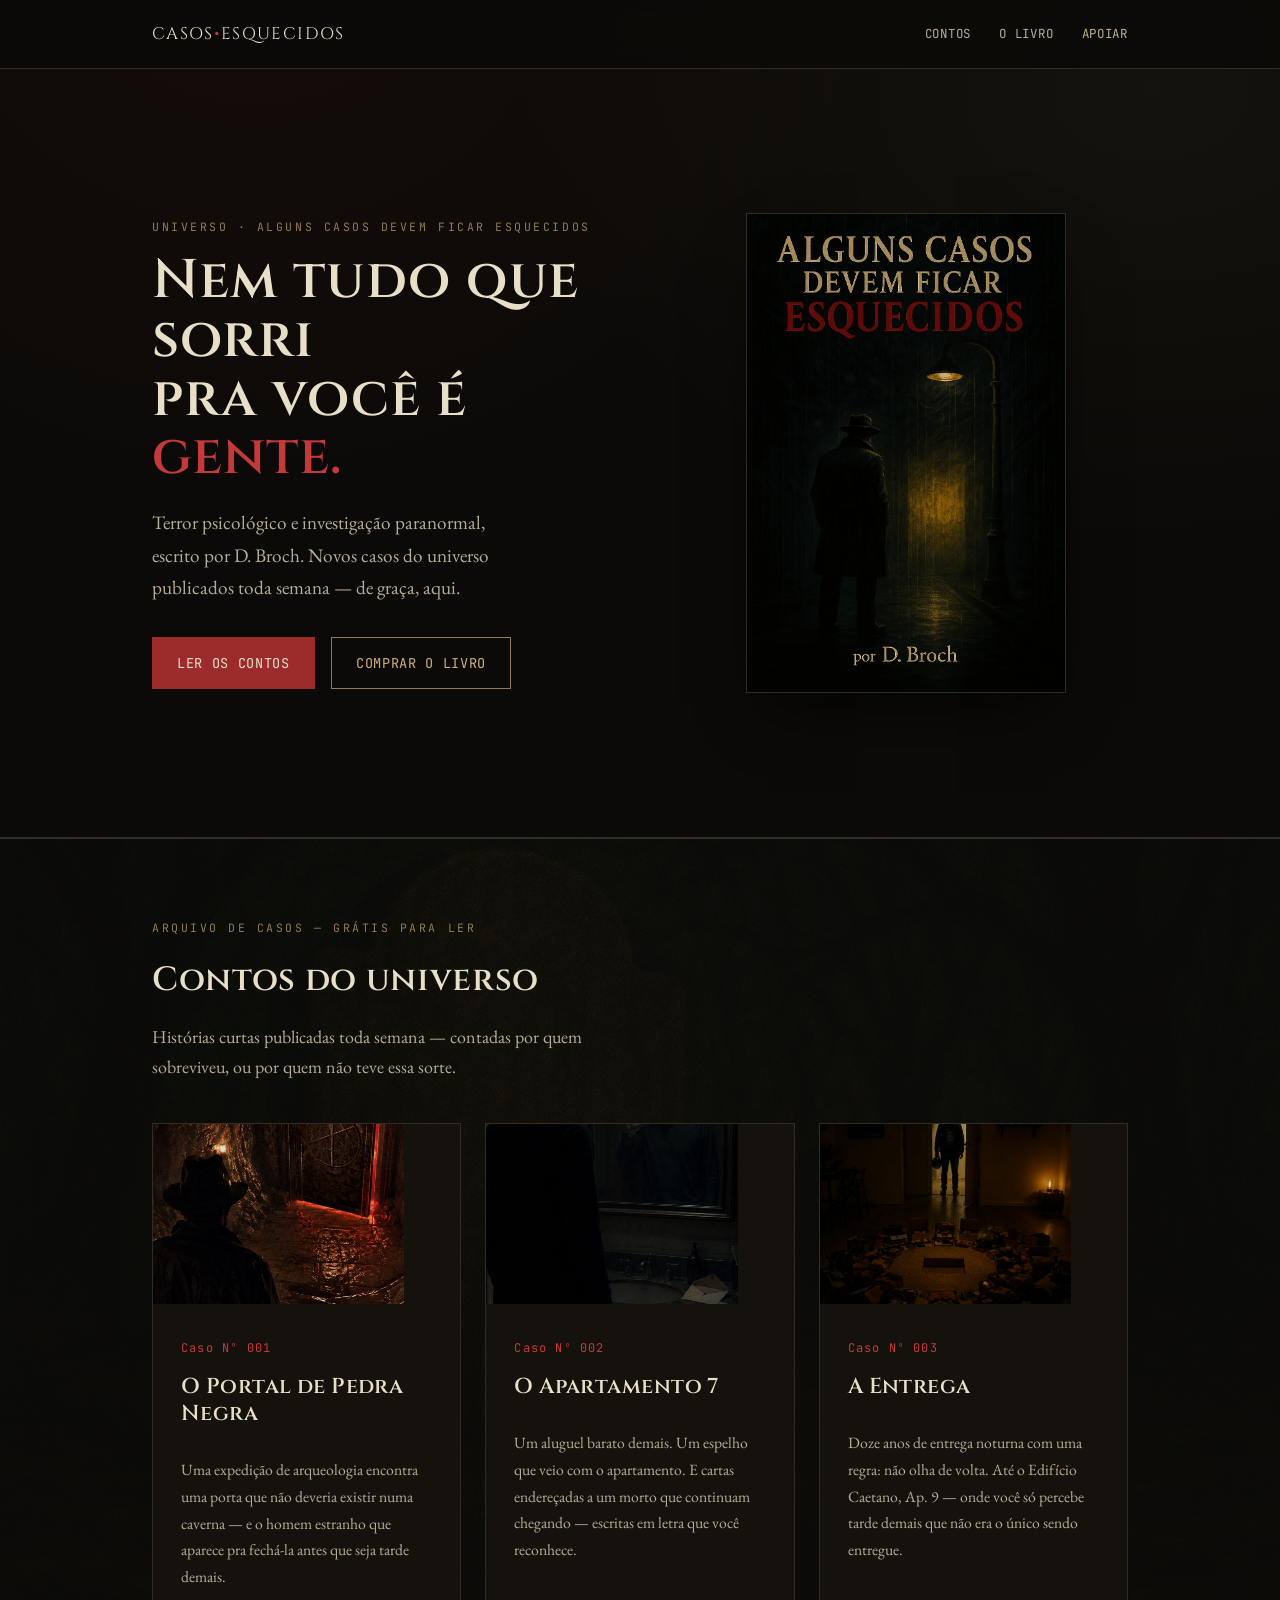
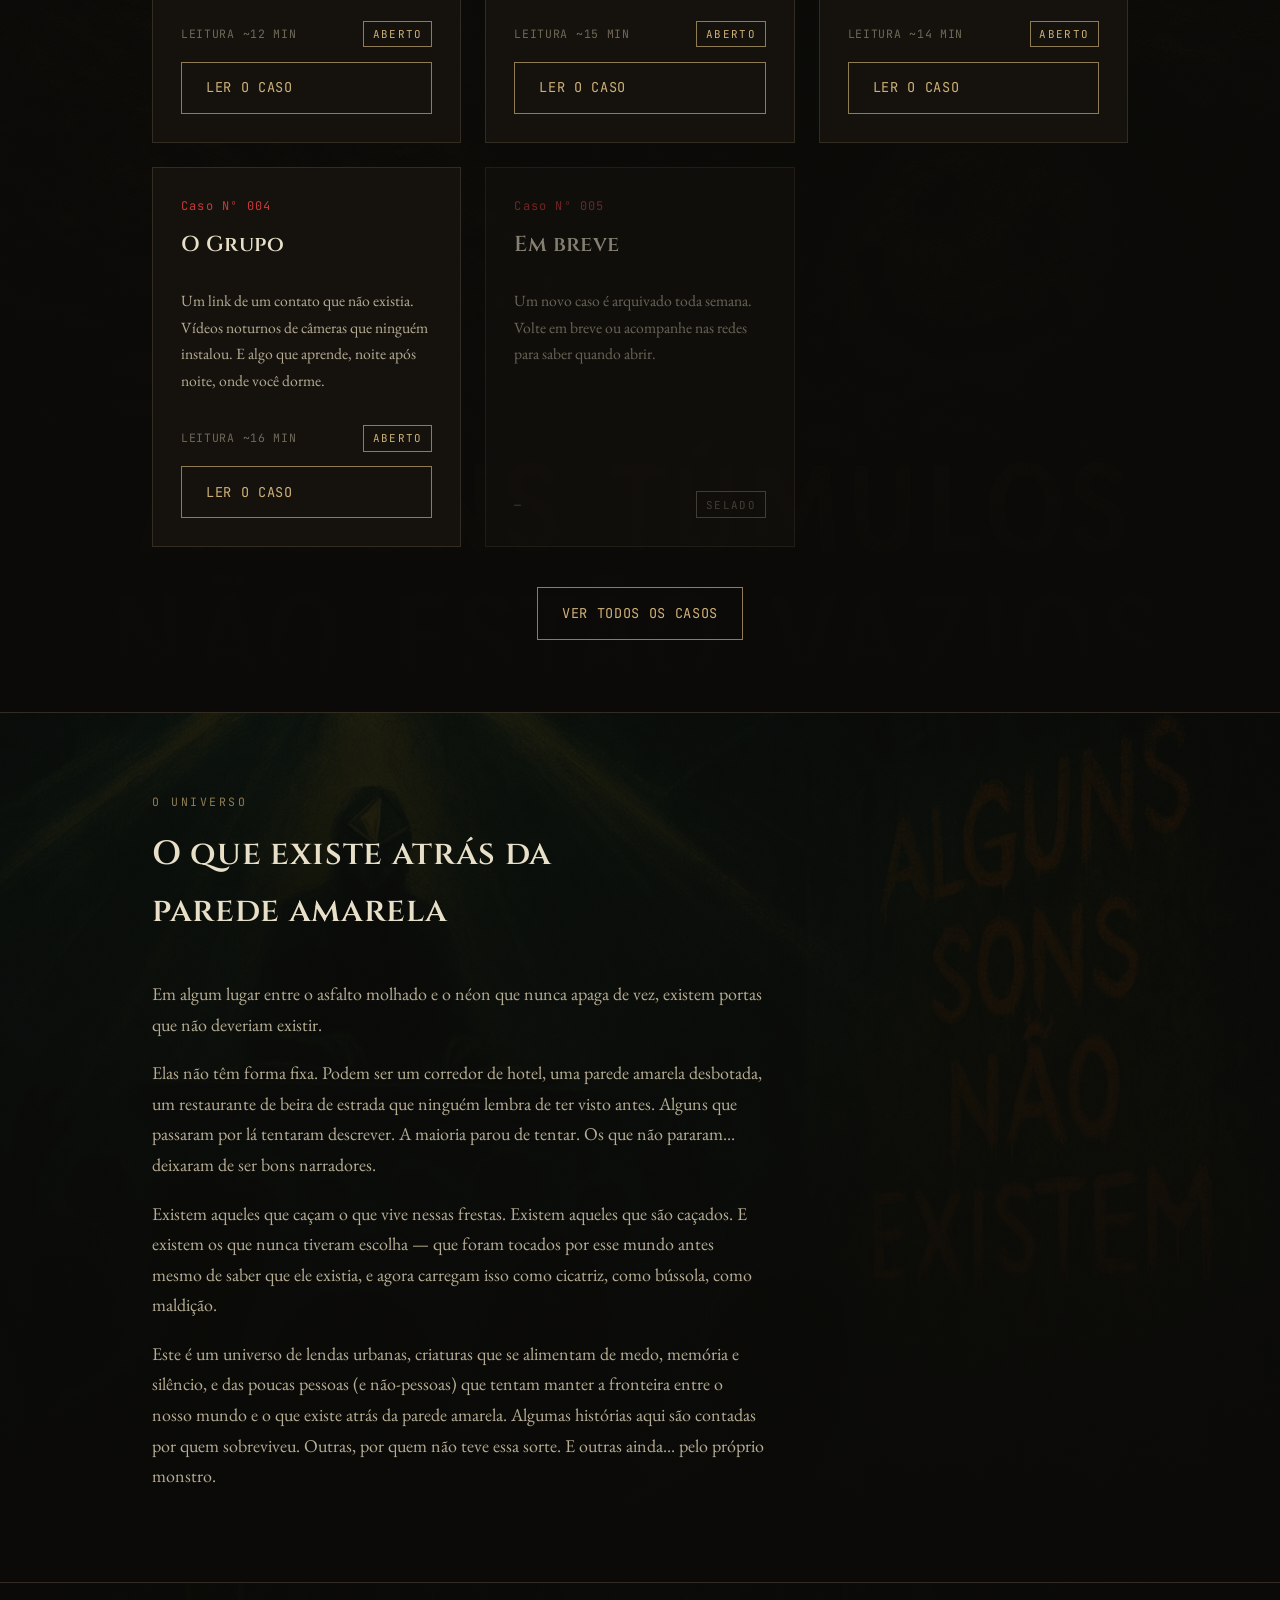
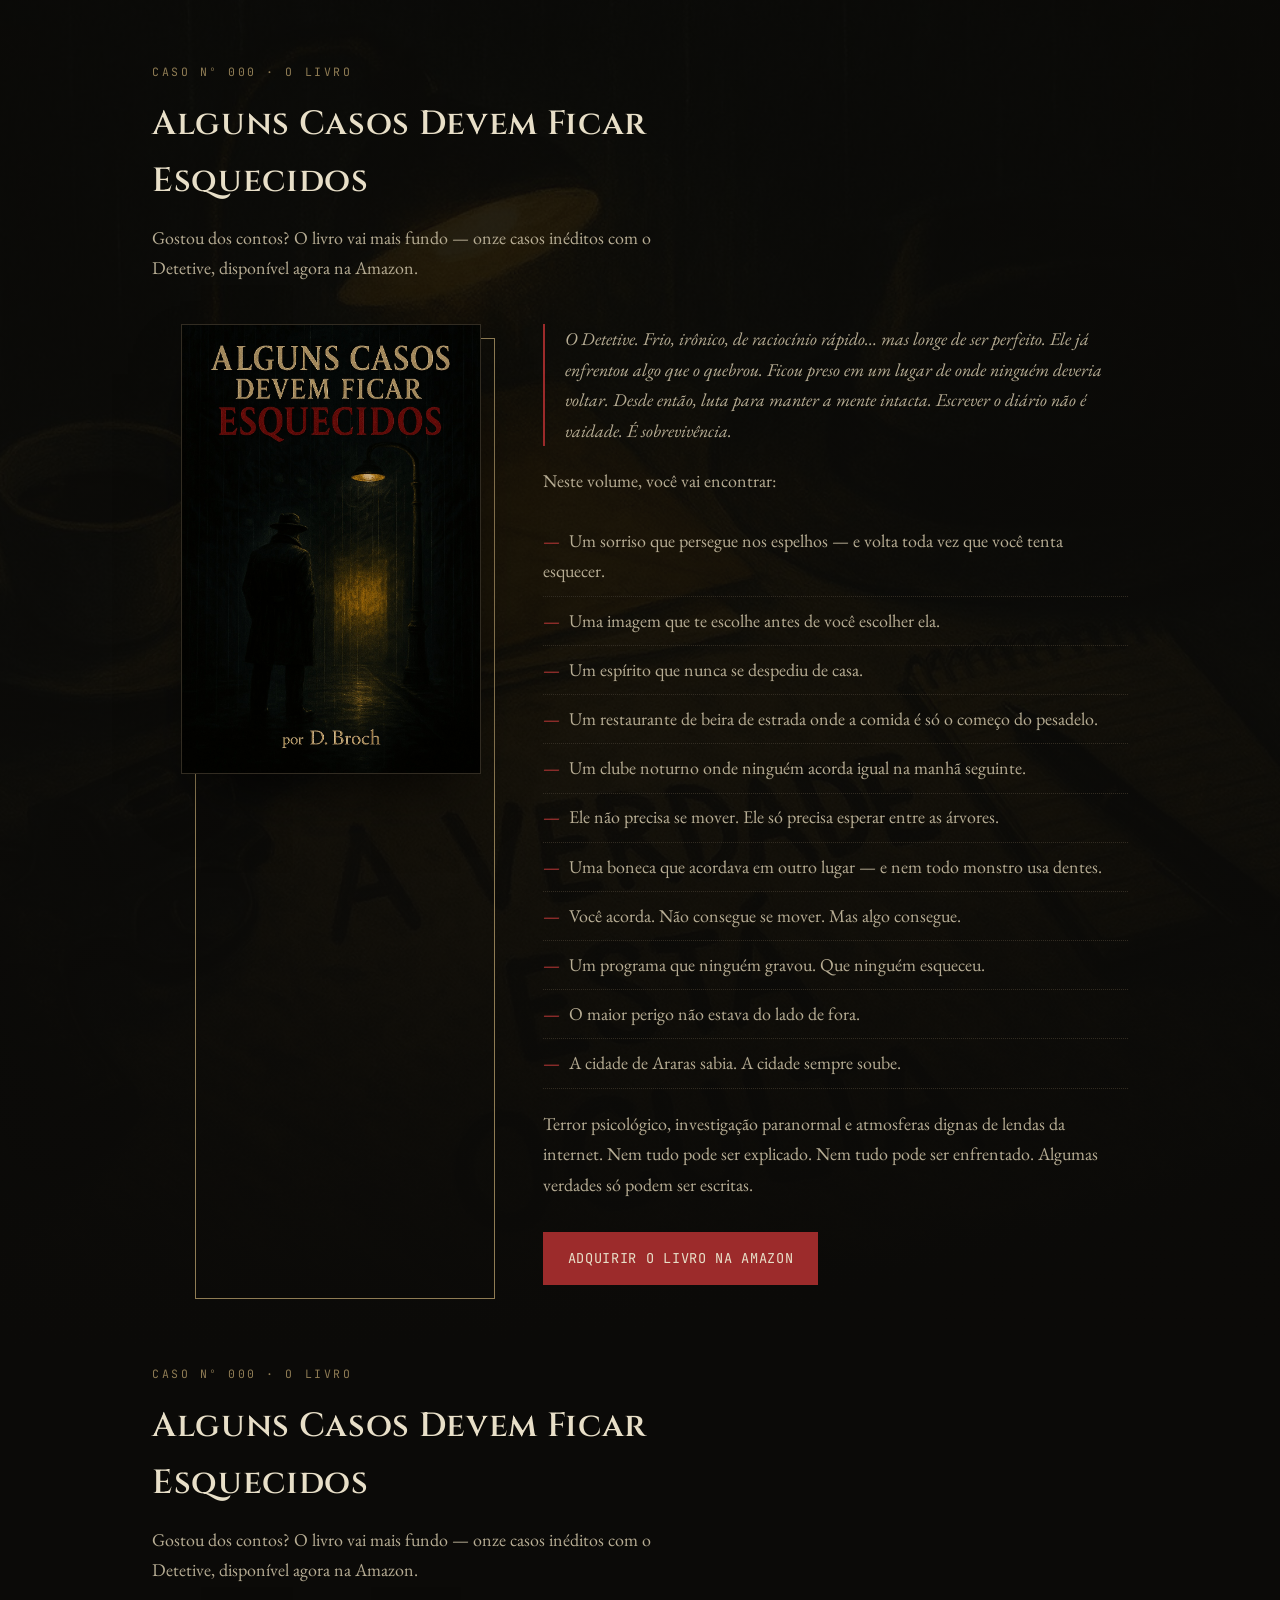
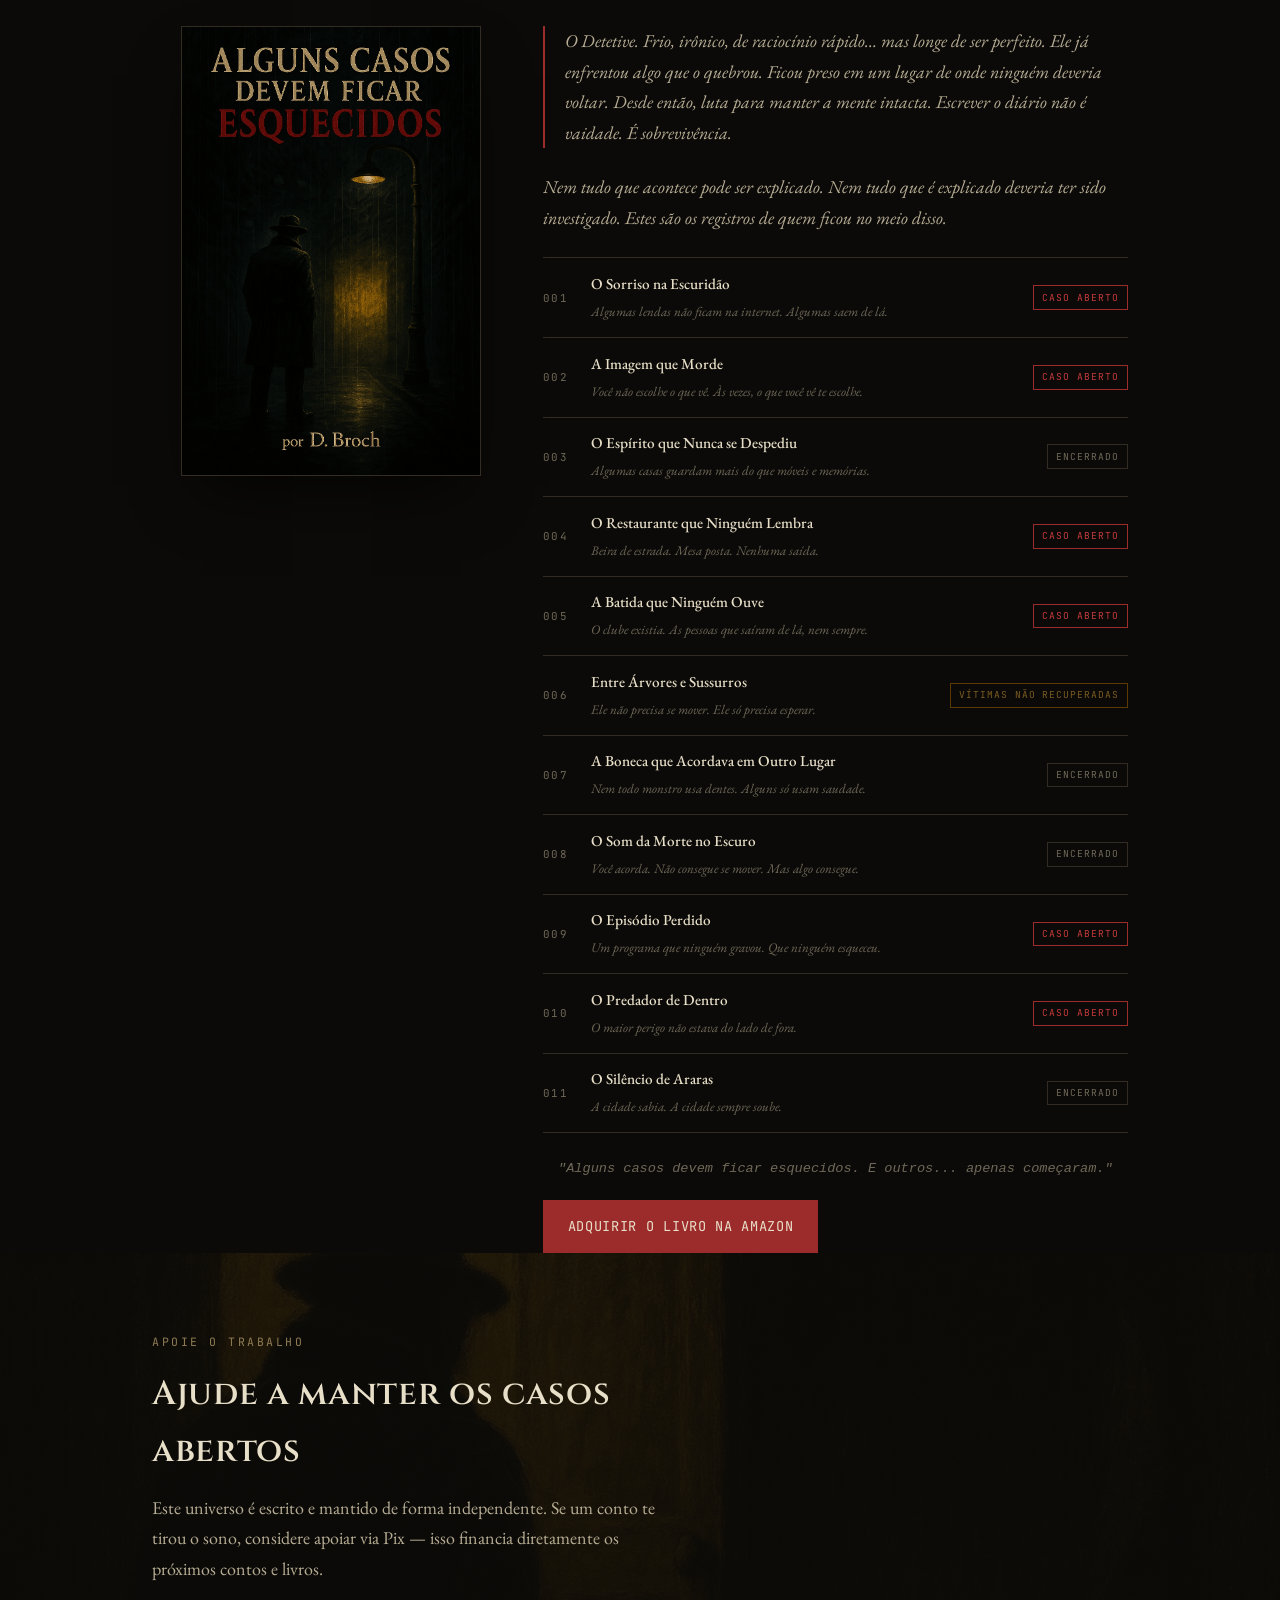
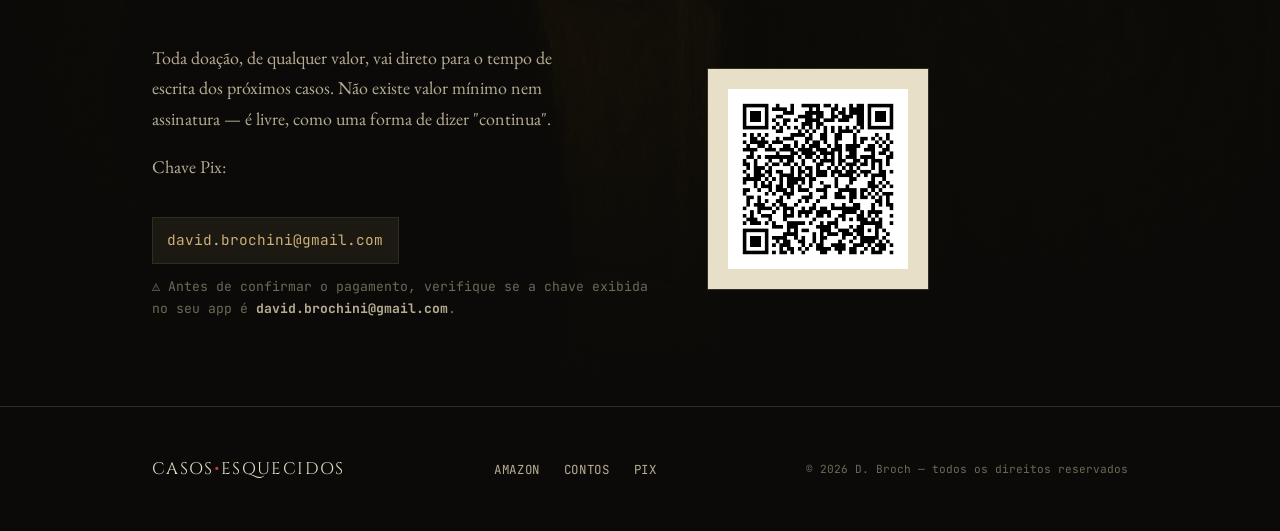
==== commit f353d893: "Livro: volta ao estilo lista com os 11 casos corretos" ====
--- a/index.html
+++ b/index.html
@@ -184,6 +184,40 @@
       </div>
       <div class="synopsis">
         <blockquote>O Detetive. Frio, irônico, de raciocínio rápido… mas longe de ser perfeito. Ele já enfrentou algo que o quebrou. Ficou preso em um lugar de onde ninguém deveria voltar. Desde então, luta para manter a mente intacta. Escrever o diário não é vaidade. É sobrevivência.</blockquote>
+        <p style="margin-top:1.25rem; color: var(--paper-dim);">Neste volume, você vai encontrar:</p>
+        <ul>
+          <li>Um sorriso que persegue nos espelhos — e volta toda vez que você tenta esquecer.</li>
+          <li>Uma imagem que te escolhe antes de você escolher ela.</li>
+          <li>Um espírito que nunca se despediu de casa.</li>
+          <li>Um restaurante de beira de estrada onde a comida é só o começo do pesadelo.</li>
+          <li>Um clube noturno onde ninguém acorda igual na manhã seguinte.</li>
+          <li>Ele não precisa se mover. Ele só precisa esperar entre as árvores.</li>
+          <li>Uma boneca que acordava em outro lugar — e nem todo monstro usa dentes.</li>
+          <li>Você acorda. Não consegue se mover. Mas algo consegue.</li>
+          <li>Um programa que ninguém gravou. Que ninguém esqueceu.</li>
+          <li>O maior perigo não estava do lado de fora.</li>
+          <li>A cidade de Araras sabia. A cidade sempre soube.</li>
+        </ul>
+        <p style="margin-top:1.25rem; color: var(--paper-dim);">Terror psicológico, investigação paranormal e atmosferas dignas de lendas da internet. Nem tudo pode ser explicado. Nem tudo pode ser enfrentado. Algumas verdades só podem ser escritas.</p>
+        <div class="hero-actions">
+          <a class="btn btn-primary" href="https://www.amazon.com.br/dp/B0F6D1LXSV" target="_blank" rel="noopener">Adquirir o livro na Amazon</a>
+        </div>
+      </div>
+    </div>
+  </div>
+</section>
+  <div class="container">
+    <div class="section-head">
+      <span class="eyebrow">Caso Nº 000 · O Livro</span>
+      <h2>Alguns Casos Devem Ficar Esquecidos</h2>
+      <p>Gostou dos contos? O livro vai mais fundo — onze casos inéditos com o Detetive, disponível agora na Amazon.</p>
+    </div>
+    <div class="book-block">
+      <div class="hero-cover book-cover-secondary">
+        <img src="assets/capa.jpg" alt="Capa do livro Alguns Casos Devem Ficar Esquecidos, de D. Broch" loading="lazy">
+      </div>
+      <div class="synopsis">
+        <blockquote>O Detetive. Frio, irônico, de raciocínio rápido… mas longe de ser perfeito. Ele já enfrentou algo que o quebrou. Ficou preso em um lugar de onde ninguém deveria voltar. Desde então, luta para manter a mente intacta. Escrever o diário não é vaidade. É sobrevivência.</blockquote>
 
         <p style="margin-top:1.5rem; color:var(--paper-dim); font-style:italic; line-height:1.7;">Nem tudo que acontece pode ser explicado. Nem tudo que é explicado deveria ter sido investigado. Estes são os registros de quem ficou no meio disso.</p>
 
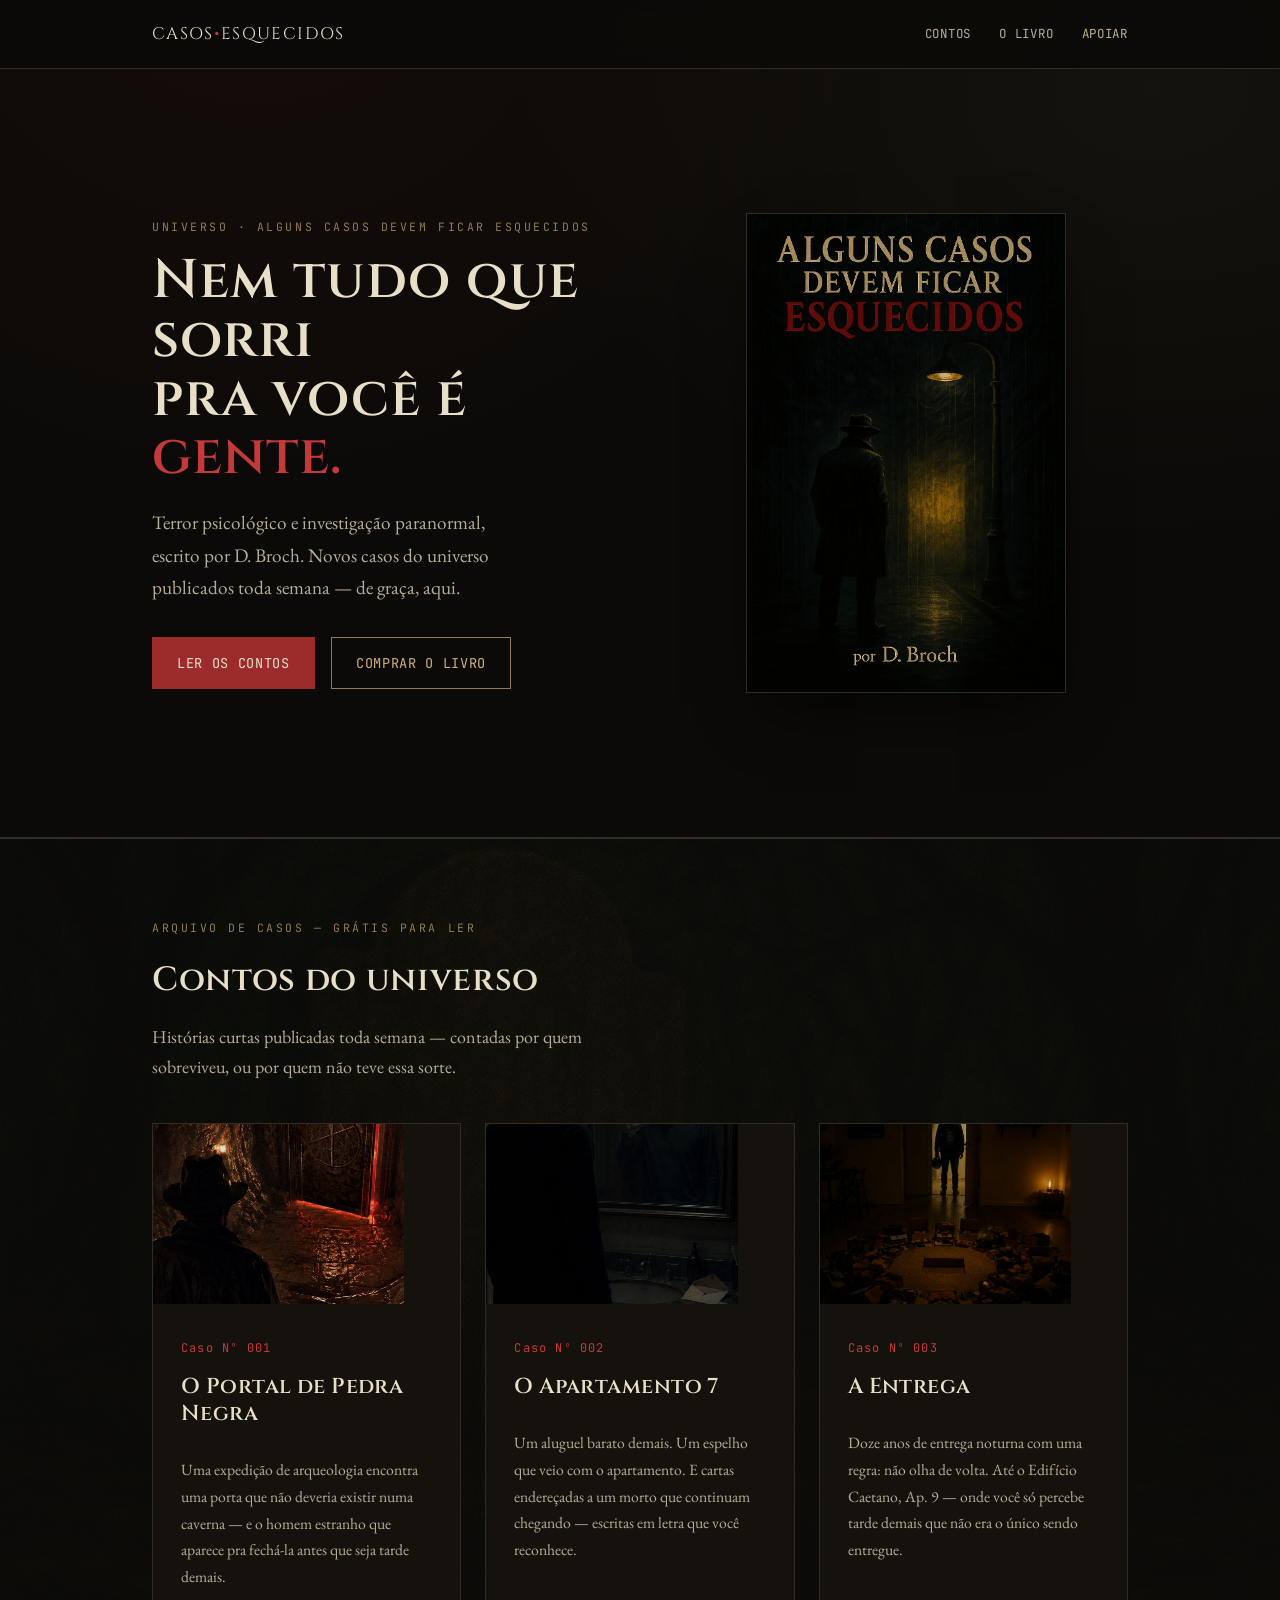
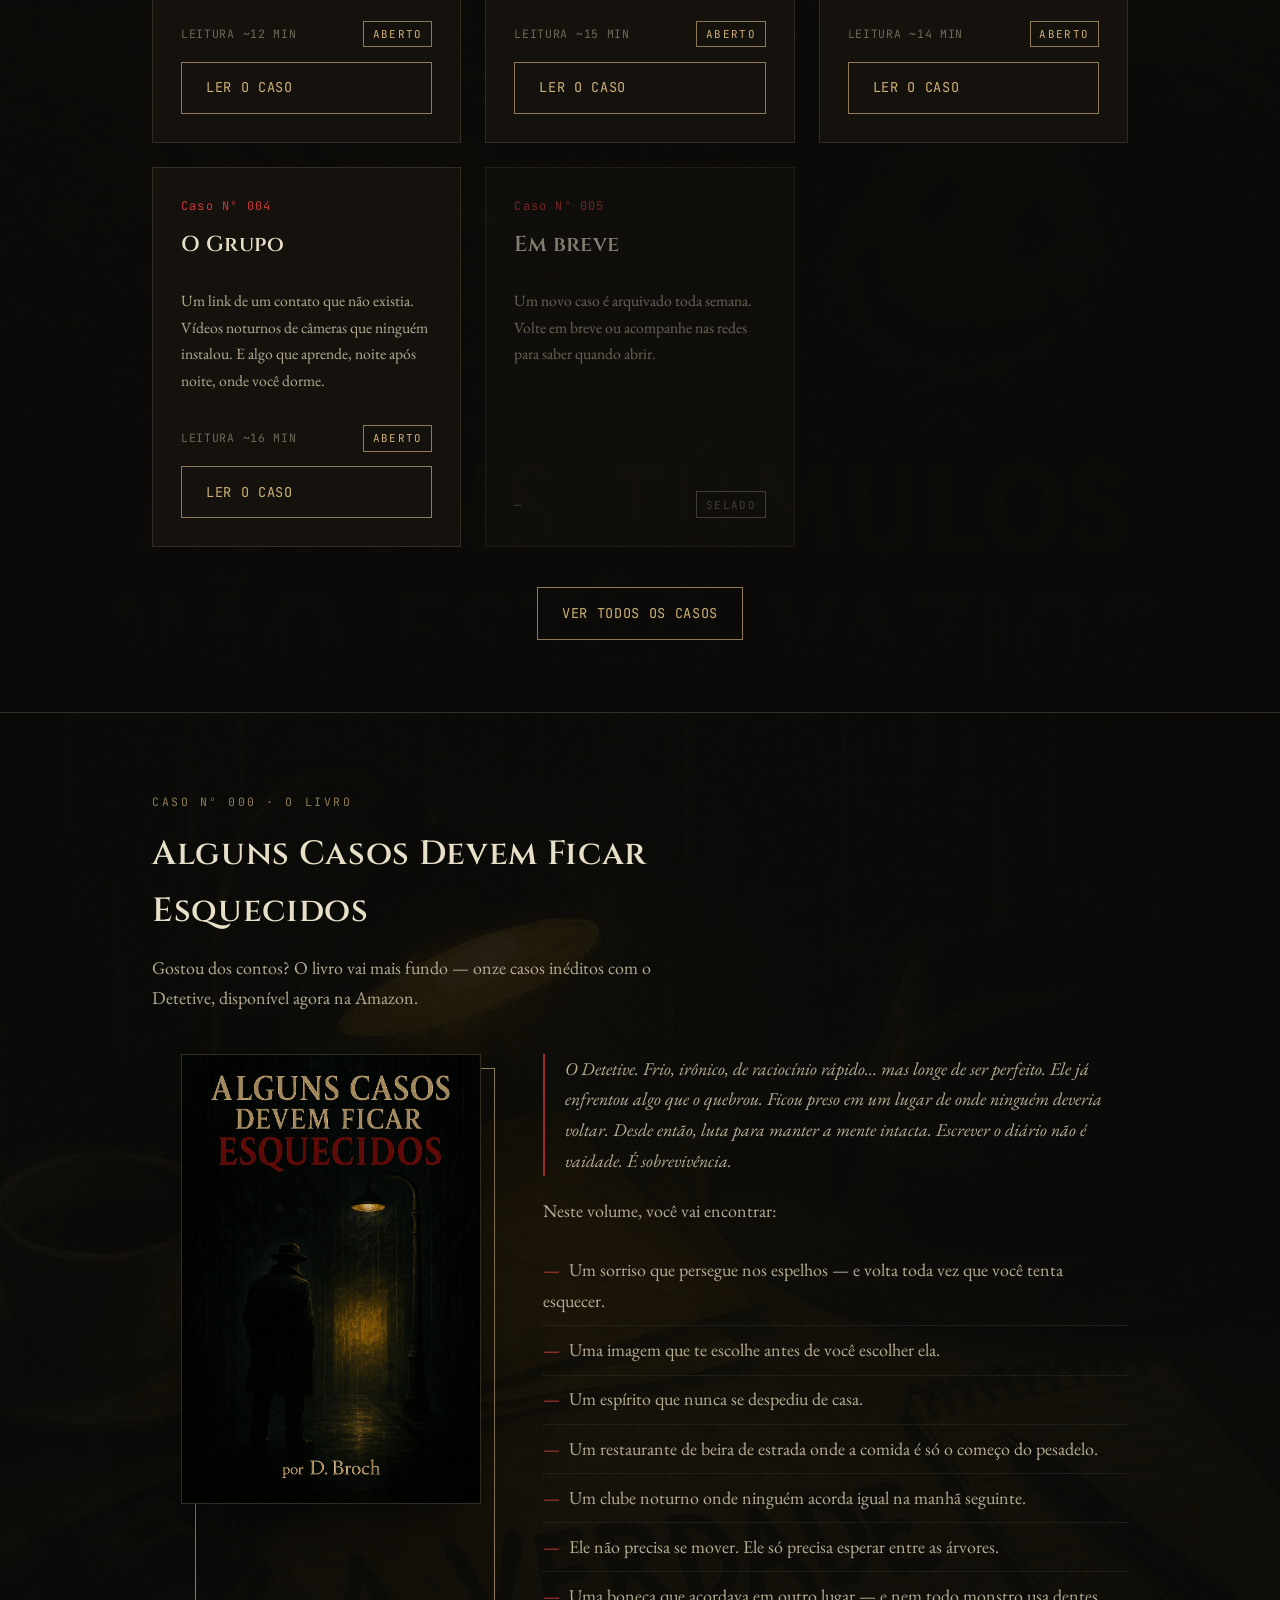
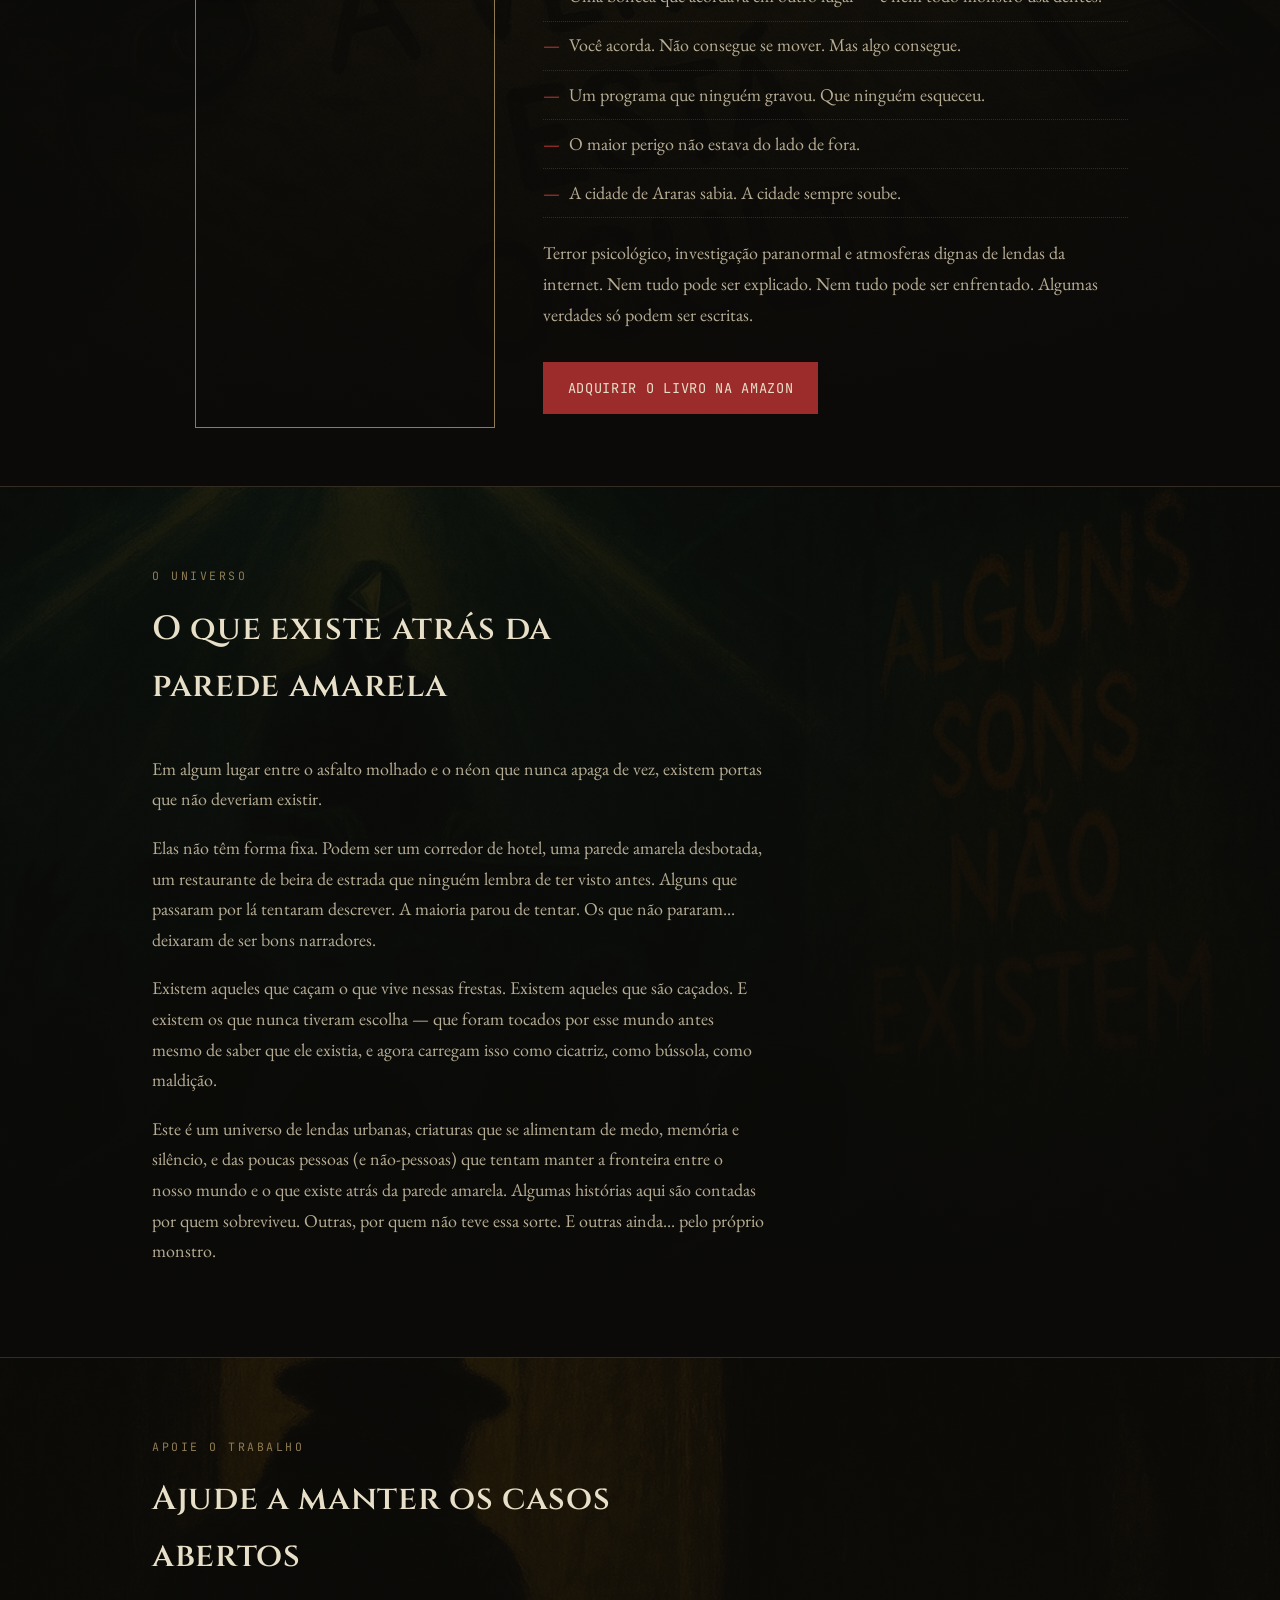
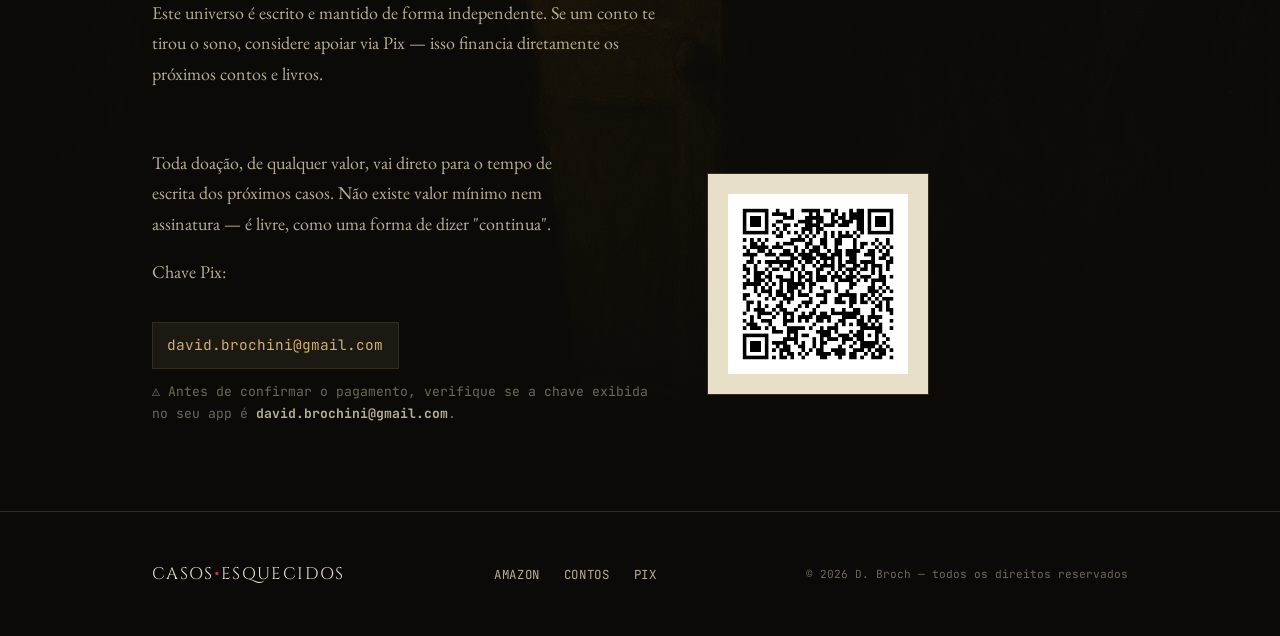
==== commit b37d7e3c: "Fix: remove duplicata livro, ordem correta Hero > Contos > Livro > Universo > Apoiar" ====
--- a/index.html
+++ b/index.html
@@ -77,12 +77,12 @@
       </div>
     </div>
     <div class="hero-cover">
-      <img src="assets/capa.jpg" alt="Capa do livro Alguns Casos Devem Ficar Esquecidos, de D. Broch. Um detetive observa um poste de luz em uma rua escura e chuvosa." width="1024" height="1536" loading="eager" fetchpriority="high">
-    </div>
-  </div>
-</section>
-
-<!-- CONTOS — destaque principal -->
+      <img src="assets/capa.jpg" alt="Capa do livro Alguns Casos Devem Ficar Esquecidos, de D. Broch." width="1024" height="1536" loading="eager" fetchpriority="high">
+    </div>
+  </div>
+</section>
+
+<!-- CONTOS -->
 <section class="section-bg contos-bg" id="contos">
   <div class="container">
     <div class="section-head">
@@ -92,81 +92,46 @@
     </div>
     <div class="case-grid">
       <article class="case-card">
-        <img src="assets/contos/conto-001-o-portal-de-pedra-negra.jpg"
-             alt="Caverna com porta de metal e luz vermelha — ilustração do conto O Portal de Pedra Negra"
-             class="case-card-img" loading="lazy">
+        <img src="assets/contos/conto-001-o-portal-de-pedra-negra.jpg" alt="Caverna com porta de metal e luz vermelha — ilustração do conto O Portal de Pedra Negra" class="case-card-img" loading="lazy">
         <span class="case-number">Caso Nº 001</span>
         <h3>O Portal de Pedra Negra</h3>
         <p class="case-excerpt">Uma expedição de arqueologia encontra uma porta que não deveria existir numa caverna — e o homem estranho que aparece pra fechá-la antes que seja tarde demais.</p>
-        <div class="case-meta">
-          <span>Leitura ~12 min</span>
-          <span class="status-tag">Aberto</span>
-        </div>
+        <div class="case-meta"><span>Leitura ~12 min</span><span class="status-tag">Aberto</span></div>
         <a class="btn btn-ghost" href="contos/o-portal-de-pedra-negra.html">Ler o caso</a>
       </article>
       <article class="case-card">
-        <img src="assets/contos/conto-002-o-apartamento-7.jpg"
-             alt="Banheiro escuro com espelho mostrando reflexo adiantado — ilustração do conto O Apartamento 7"
-             class="case-card-img" loading="lazy">
+        <img src="assets/contos/conto-002-o-apartamento-7.jpg" alt="Banheiro escuro com espelho mostrando reflexo adiantado — ilustração do conto O Apartamento 7" class="case-card-img" loading="lazy">
         <span class="case-number">Caso Nº 002</span>
         <h3>O Apartamento 7</h3>
         <p class="case-excerpt">Um aluguel barato demais. Um espelho que veio com o apartamento. E cartas endereçadas a um morto que continuam chegando — escritas em letra que você reconhece.</p>
-        <div class="case-meta">
-          <span>Leitura ~15 min</span>
-          <span class="status-tag">Aberto</span>
-        </div>
+        <div class="case-meta"><span>Leitura ~15 min</span><span class="status-tag">Aberto</span></div>
         <a class="btn btn-ghost" href="contos/o-apartamento-7.html">Ler o caso</a>
       </article>
       <article class="case-card">
-        <img src="assets/contos/conto-003-a-entrega.jpg"
-             alt="Sala escura com caixas em círculo e entregador parado no limiar — ilustração do conto A Entrega"
-             class="case-card-img" loading="lazy">
+        <img src="assets/contos/conto-003-a-entrega.jpg" alt="Sala escura com caixas em círculo e entregador parado no limiar — ilustração do conto A Entrega" class="case-card-img" loading="lazy">
         <span class="case-number">Caso Nº 003</span>
         <h3>A Entrega</h3>
         <p class="case-excerpt">Doze anos de entrega noturna com uma regra: não olha de volta. Até o Edifício Caetano, Ap. 9 — onde você só percebe tarde demais que não era o único sendo entregue.</p>
-        <div class="case-meta">
-          <span>Leitura ~14 min</span>
-          <span class="status-tag">Aberto</span>
-        </div>
+        <div class="case-meta"><span>Leitura ~14 min</span><span class="status-tag">Aberto</span></div>
         <a class="btn btn-ghost" href="contos/a-entrega.html">Ler o caso</a>
       </article>
       <article class="case-card">
         <span class="case-number">Caso Nº 004</span>
         <h3>O Grupo</h3>
         <p class="case-excerpt">Um link de um contato que não existia. Vídeos noturnos de câmeras que ninguém instalou. E algo que aprende, noite após noite, onde você dorme.</p>
-        <div class="case-meta">
-          <span>Leitura ~16 min</span>
-          <span class="status-tag">Aberto</span>
-        </div>
+        <div class="case-meta"><span>Leitura ~16 min</span><span class="status-tag">Aberto</span></div>
         <a class="btn btn-ghost" href="contos/o-grupo.html">Ler o caso</a>
       </article>
       <article class="case-card locked">
         <span class="case-number">Caso Nº 005</span>
         <h3>Em breve</h3>
         <p class="case-excerpt">Um novo caso é arquivado toda semana. Volte em breve ou acompanhe nas redes para saber quando abrir.</p>
-        <div class="case-meta">
-          <span>—</span>
-          <span class="status-tag">Selado</span>
-        </div>
+        <div class="case-meta"><span>—</span><span class="status-tag">Selado</span></div>
       </article>
     </div>
     <div style="text-align:center; margin-top:2.5rem;">
       <a class="btn btn-ghost" href="contos.html">Ver todos os casos</a>
     </div>
-  </div>
-</section>
-
-<!-- O UNIVERSO -->
-<section class="lore section-bg universo-bg" id="universo">
-  <div class="container">
-    <div class="section-head">
-      <span class="eyebrow">O Universo</span>
-      <h2>O que existe atrás da parede amarela</h2>
-    </div>
-    <p>Em algum lugar entre o asfalto molhado e o néon que nunca apaga de vez, existem portas que não deveriam existir.</p>
-    <p>Elas não têm forma fixa. Podem ser um corredor de hotel, uma parede amarela desbotada, um restaurante de beira de estrada que ninguém lembra de ter visto antes. Alguns que passaram por lá tentaram descrever. A maioria parou de tentar. Os que não pararam... deixaram de ser bons narradores.</p>
-    <p>Existem aqueles que caçam o que vive nessas frestas. Existem aqueles que são caçados. E existem os que nunca tiveram escolha — que foram tocados por esse mundo antes mesmo de saber que ele existia, e agora carregam isso como cicatriz, como bússola, como maldição.</p>
-    <p>Este é um universo de lendas urbanas, criaturas que se alimentam de medo, memória e silêncio, e das poucas pessoas (e não-pessoas) que tentam manter a fronteira entre o nosso mundo e o que existe atrás da parede amarela. Algumas histórias aqui são contadas por quem sobreviveu. Outras, por quem não teve essa sorte. E outras ainda... pelo próprio monstro.</p>
   </div>
 </section>
 
@@ -184,7 +149,7 @@
       </div>
       <div class="synopsis">
         <blockquote>O Detetive. Frio, irônico, de raciocínio rápido… mas longe de ser perfeito. Ele já enfrentou algo que o quebrou. Ficou preso em um lugar de onde ninguém deveria voltar. Desde então, luta para manter a mente intacta. Escrever o diário não é vaidade. É sobrevivência.</blockquote>
-        <p style="margin-top:1.25rem; color: var(--paper-dim);">Neste volume, você vai encontrar:</p>
+        <p style="margin-top:1.25rem; color:var(--paper-dim);">Neste volume, você vai encontrar:</p>
         <ul>
           <li>Um sorriso que persegue nos espelhos — e volta toda vez que você tenta esquecer.</li>
           <li>Uma imagem que te escolhe antes de você escolher ela.</li>
@@ -198,7 +163,7 @@
           <li>O maior perigo não estava do lado de fora.</li>
           <li>A cidade de Araras sabia. A cidade sempre soube.</li>
         </ul>
-        <p style="margin-top:1.25rem; color: var(--paper-dim);">Terror psicológico, investigação paranormal e atmosferas dignas de lendas da internet. Nem tudo pode ser explicado. Nem tudo pode ser enfrentado. Algumas verdades só podem ser escritas.</p>
+        <p style="margin-top:1.25rem; color:var(--paper-dim);">Terror psicológico, investigação paranormal e atmosferas dignas de lendas da internet. Nem tudo pode ser explicado. Nem tudo pode ser enfrentado. Algumas verdades só podem ser escritas.</p>
         <div class="hero-actions">
           <a class="btn btn-primary" href="https://www.amazon.com.br/dp/B0F6D1LXSV" target="_blank" rel="noopener">Adquirir o livro na Amazon</a>
         </div>
@@ -206,131 +171,18 @@
     </div>
   </div>
 </section>
-  <div class="container">
-    <div class="section-head">
-      <span class="eyebrow">Caso Nº 000 · O Livro</span>
-      <h2>Alguns Casos Devem Ficar Esquecidos</h2>
-      <p>Gostou dos contos? O livro vai mais fundo — onze casos inéditos com o Detetive, disponível agora na Amazon.</p>
-    </div>
-    <div class="book-block">
-      <div class="hero-cover book-cover-secondary">
-        <img src="assets/capa.jpg" alt="Capa do livro Alguns Casos Devem Ficar Esquecidos, de D. Broch" loading="lazy">
-      </div>
-      <div class="synopsis">
-        <blockquote>O Detetive. Frio, irônico, de raciocínio rápido… mas longe de ser perfeito. Ele já enfrentou algo que o quebrou. Ficou preso em um lugar de onde ninguém deveria voltar. Desde então, luta para manter a mente intacta. Escrever o diário não é vaidade. É sobrevivência.</blockquote>
-
-        <p style="margin-top:1.5rem; color:var(--paper-dim); font-style:italic; line-height:1.7;">Nem tudo que acontece pode ser explicado. Nem tudo que é explicado deveria ter sido investigado. Estes são os registros de quem ficou no meio disso.</p>
-
-        <div style="margin-top:1.5rem; border-top:1px solid var(--line);">
-
-          <div class="livro-caso-item">
-            <span class="livro-caso-num">001</span>
-            <div class="livro-caso-info">
-              <strong>O Sorriso na Escuridão</strong>
-              <span>Algumas lendas não ficam na internet. Algumas saem de lá.</span>
-            </div>
-            <span class="livro-caso-tag aberto">Caso aberto</span>
-          </div>
-
-          <div class="livro-caso-item">
-            <span class="livro-caso-num">002</span>
-            <div class="livro-caso-info">
-              <strong>A Imagem que Morde</strong>
-              <span>Você não escolhe o que vê. Às vezes, o que você vê te escolhe.</span>
-            </div>
-            <span class="livro-caso-tag aberto">Caso aberto</span>
-          </div>
-
-          <div class="livro-caso-item">
-            <span class="livro-caso-num">003</span>
-            <div class="livro-caso-info">
-              <strong>O Espírito que Nunca se Despediu</strong>
-              <span>Algumas casas guardam mais do que móveis e memórias.</span>
-            </div>
-            <span class="livro-caso-tag fechado">Encerrado</span>
-          </div>
-
-          <div class="livro-caso-item">
-            <span class="livro-caso-num">004</span>
-            <div class="livro-caso-info">
-              <strong>O Restaurante que Ninguém Lembra</strong>
-              <span>Beira de estrada. Mesa posta. Nenhuma saída.</span>
-            </div>
-            <span class="livro-caso-tag aberto">Caso aberto</span>
-          </div>
-
-          <div class="livro-caso-item">
-            <span class="livro-caso-num">005</span>
-            <div class="livro-caso-info">
-              <strong>A Batida que Ninguém Ouve</strong>
-              <span>O clube existia. As pessoas que saíram de lá, nem sempre.</span>
-            </div>
-            <span class="livro-caso-tag aberto">Caso aberto</span>
-          </div>
-
-          <div class="livro-caso-item">
-            <span class="livro-caso-num">006</span>
-            <div class="livro-caso-info">
-              <strong>Entre Árvores e Sussurros</strong>
-              <span>Ele não precisa se mover. Ele só precisa esperar.</span>
-            </div>
-            <span class="livro-caso-tag perdido">Vítimas não recuperadas</span>
-          </div>
-
-          <div class="livro-caso-item">
-            <span class="livro-caso-num">007</span>
-            <div class="livro-caso-info">
-              <strong>A Boneca que Acordava em Outro Lugar</strong>
-              <span>Nem todo monstro usa dentes. Alguns só usam saudade.</span>
-            </div>
-            <span class="livro-caso-tag fechado">Encerrado</span>
-          </div>
-
-          <div class="livro-caso-item">
-            <span class="livro-caso-num">008</span>
-            <div class="livro-caso-info">
-              <strong>O Som da Morte no Escuro</strong>
-              <span>Você acorda. Não consegue se mover. Mas algo consegue.</span>
-            </div>
-            <span class="livro-caso-tag fechado">Encerrado</span>
-          </div>
-
-          <div class="livro-caso-item">
-            <span class="livro-caso-num">009</span>
-            <div class="livro-caso-info">
-              <strong>O Episódio Perdido</strong>
-              <span>Um programa que ninguém gravou. Que ninguém esqueceu.</span>
-            </div>
-            <span class="livro-caso-tag aberto">Caso aberto</span>
-          </div>
-
-          <div class="livro-caso-item">
-            <span class="livro-caso-num">010</span>
-            <div class="livro-caso-info">
-              <strong>O Predador de Dentro</strong>
-              <span>O maior perigo não estava do lado de fora.</span>
-            </div>
-            <span class="livro-caso-tag aberto">Caso aberto</span>
-          </div>
-
-          <div class="livro-caso-item">
-            <span class="livro-caso-num">011</span>
-            <div class="livro-caso-info">
-              <strong>O Silêncio de Araras</strong>
-              <span>A cidade sabia. A cidade sempre soube.</span>
-            </div>
-            <span class="livro-caso-tag fechado">Encerrado</span>
-          </div>
-
-        </div>
-
-        <p style="margin-top:1.5rem; color:var(--muted); font-family:var(--font-mono); font-size:0.85rem; font-style:italic; text-align:center;">"Alguns casos devem ficar esquecidos. E outros... apenas começaram."</p>
-
-        <div class="hero-actions" style="margin-top:1.25rem;">
-          <a class="btn btn-primary" href="https://www.amazon.com.br/dp/B0F6D1LXSV" target="_blank" rel="noopener">Adquirir o livro na Amazon</a>
-        </div>
-      </div>
-    </div>
+
+<!-- O UNIVERSO -->
+<section class="lore section-bg universo-bg" id="universo">
+  <div class="container">
+    <div class="section-head">
+      <span class="eyebrow">O Universo</span>
+      <h2>O que existe atrás da parede amarela</h2>
+    </div>
+    <p>Em algum lugar entre o asfalto molhado e o néon que nunca apaga de vez, existem portas que não deveriam existir.</p>
+    <p>Elas não têm forma fixa. Podem ser um corredor de hotel, uma parede amarela desbotada, um restaurante de beira de estrada que ninguém lembra de ter visto antes. Alguns que passaram por lá tentaram descrever. A maioria parou de tentar. Os que não pararam... deixaram de ser bons narradores.</p>
+    <p>Existem aqueles que caçam o que vive nessas frestas. Existem aqueles que são caçados. E existem os que nunca tiveram escolha — que foram tocados por esse mundo antes mesmo de saber que ele existia, e agora carregam isso como cicatriz, como bússola, como maldição.</p>
+    <p>Este é um universo de lendas urbanas, criaturas que se alimentam de medo, memória e silêncio, e das poucas pessoas (e não-pessoas) que tentam manter a fronteira entre o nosso mundo e o que existe atrás da parede amarela. Algumas histórias aqui são contadas por quem sobreviveu. Outras, por quem não teve essa sorte. E outras ainda... pelo próprio monstro.</p>
   </div>
 </section>
 
@@ -344,10 +196,10 @@
     </div>
     <div class="support-block">
       <div>
-        <p style="color: var(--paper-dim); max-width: 46ch;">Toda doação, de qualquer valor, vai direto para o tempo de escrita dos próximos casos. Não existe valor mínimo nem assinatura — é livre, como uma forma de dizer "continua".</p>
-        <p style="color: var(--paper-dim); max-width: 46ch; margin-top: 0.75rem;">Chave Pix:</p>
+        <p style="color:var(--paper-dim); max-width:46ch;">Toda doação, de qualquer valor, vai direto para o tempo de escrita dos próximos casos. Não existe valor mínimo nem assinatura — é livre, como uma forma de dizer "continua".</p>
+        <p style="color:var(--paper-dim); max-width:46ch; margin-top:0.75rem;">Chave Pix:</p>
         <div class="pix-key">david.brochini@gmail.com</div>
-        <p style="color: var(--muted); font-size: 0.82rem; margin-top: 0.75rem; font-family: var(--font-mono);">⚠ Antes de confirmar o pagamento, verifique se a chave exibida no seu app é <strong style="color:var(--paper-dim)">david.brochini@gmail.com</strong>.</p>
+        <p style="color:var(--muted); font-size:0.82rem; margin-top:0.75rem; font-family:var(--font-mono);">⚠ Antes de confirmar o pagamento, verifique se a chave exibida no seu app é <strong style="color:var(--paper-dim)">david.brochini@gmail.com</strong>.</p>
       </div>
       <div class="qr-frame">
         <img src="assets/pix-qrcode.png" alt="QR Code Pix para doação a D. Broch — chave david.brochini@gmail.com" loading="lazy">
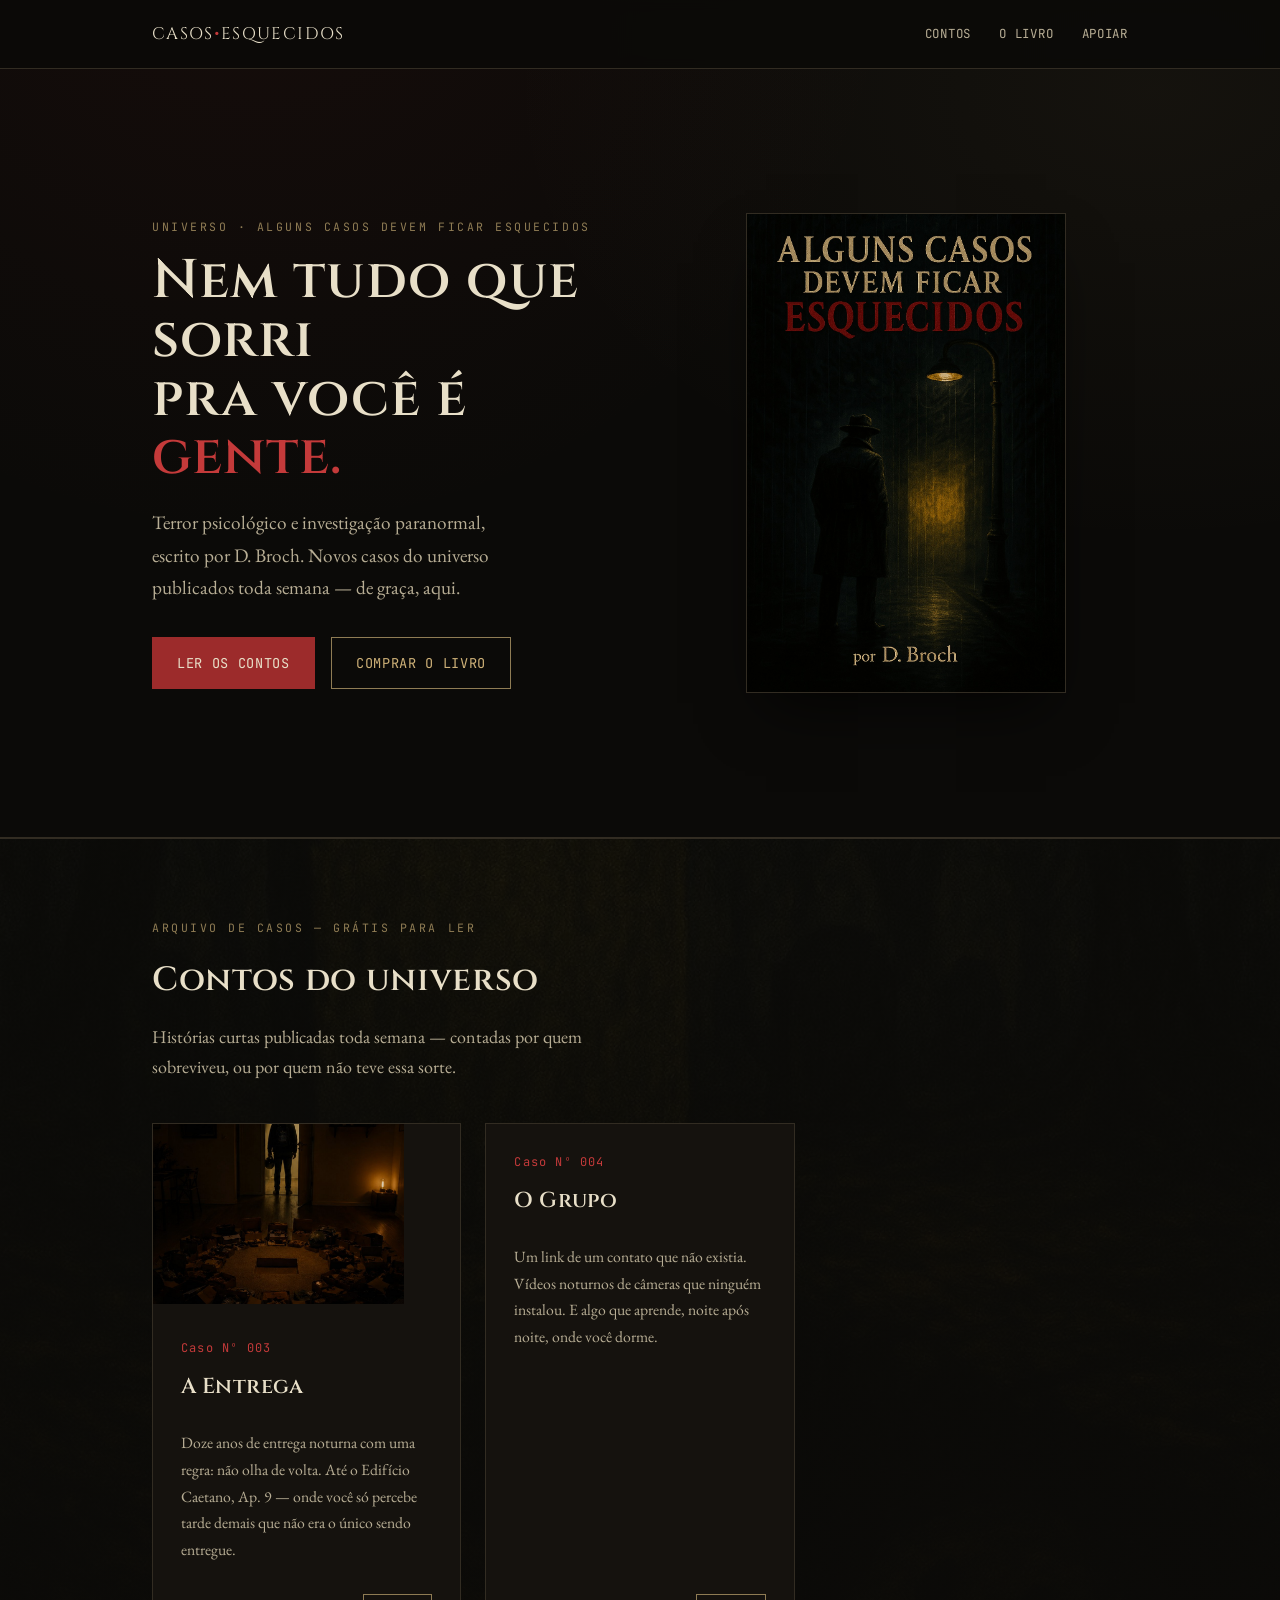
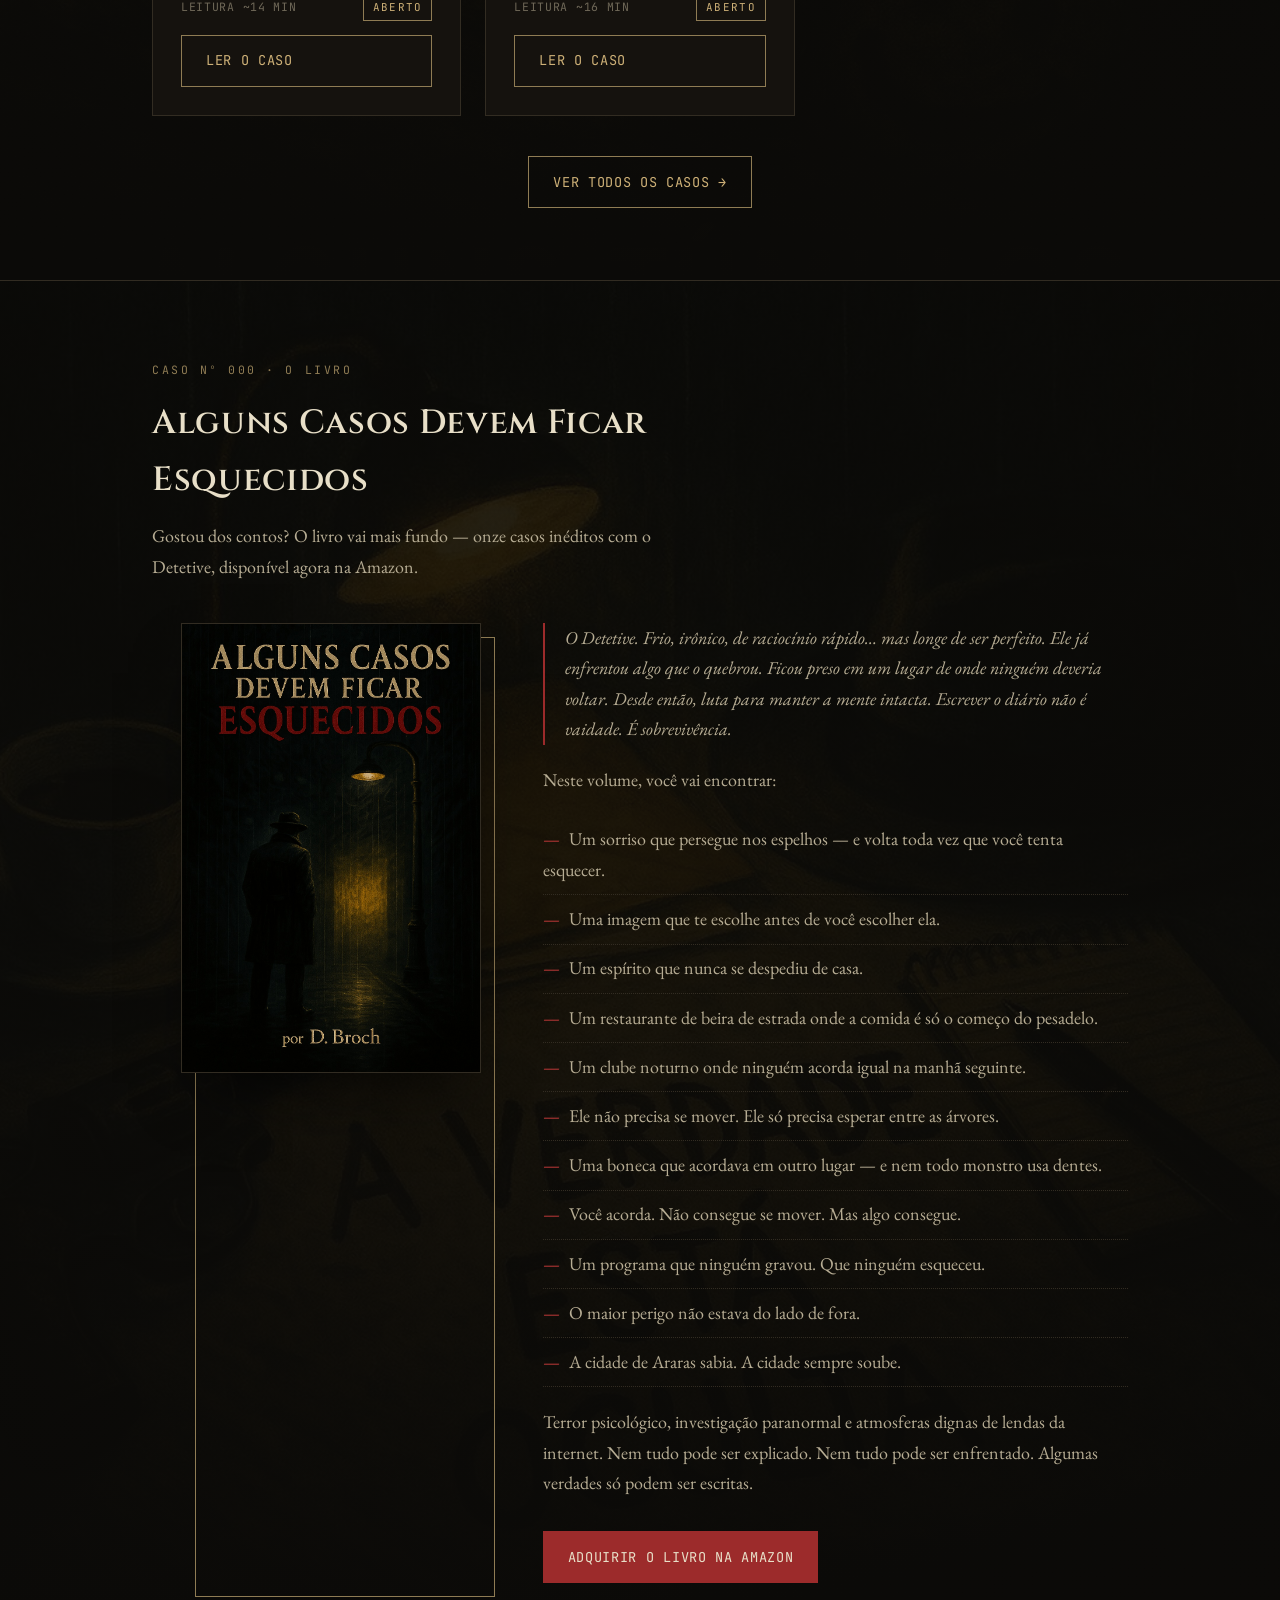
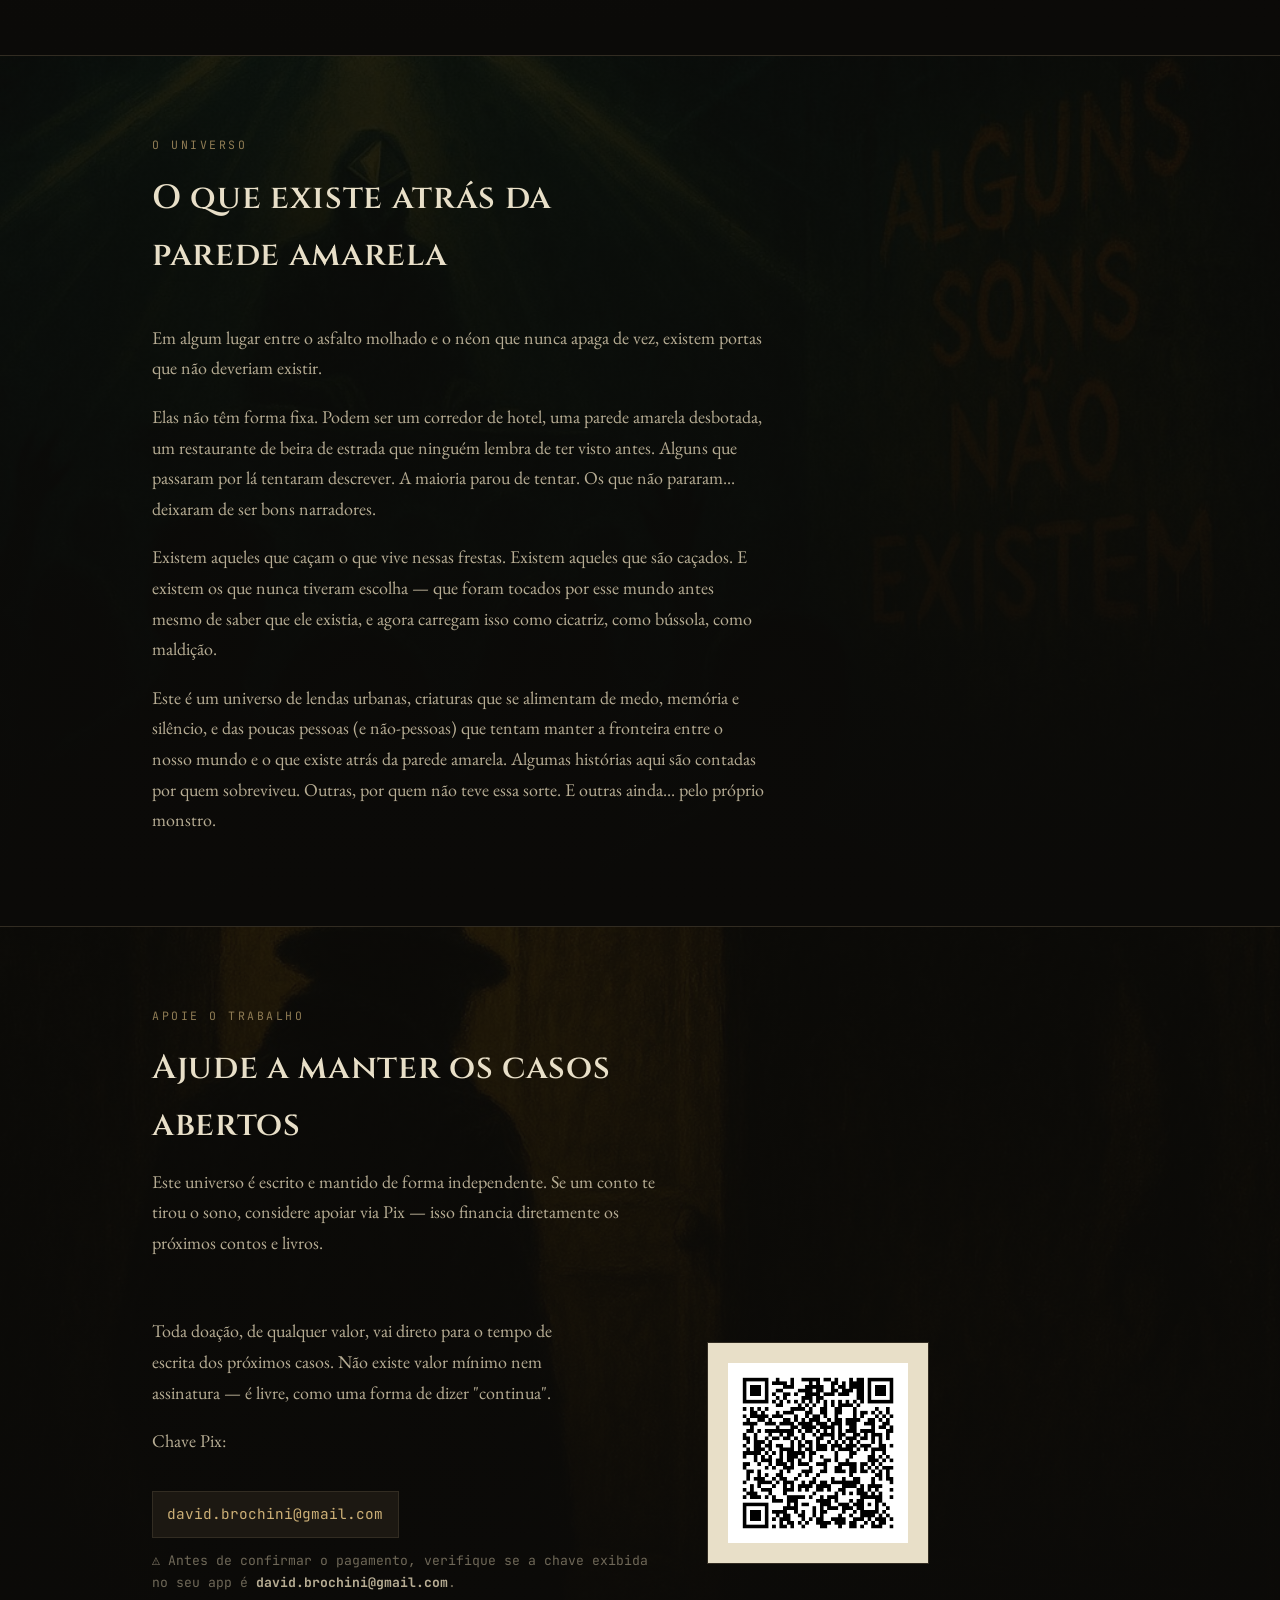
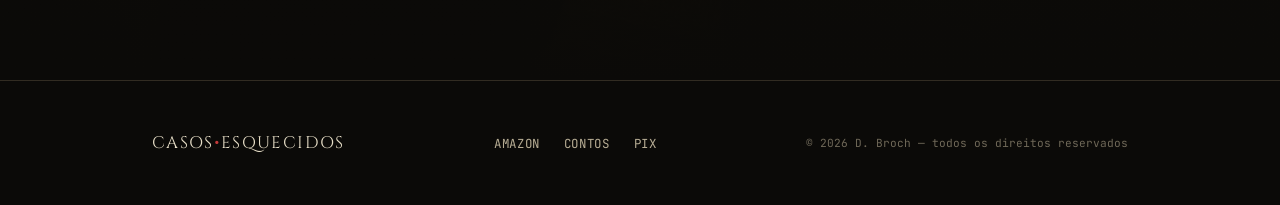
==== commit 7e05bd5f: "Home: exibe apenas 2 contos mais recentes + CTA ver todos" ====
--- a/index.html
+++ b/index.html
@@ -92,22 +92,6 @@
     </div>
     <div class="case-grid">
       <article class="case-card">
-        <img src="assets/contos/conto-001-o-portal-de-pedra-negra.jpg" alt="Caverna com porta de metal e luz vermelha — ilustração do conto O Portal de Pedra Negra" class="case-card-img" loading="lazy">
-        <span class="case-number">Caso Nº 001</span>
-        <h3>O Portal de Pedra Negra</h3>
-        <p class="case-excerpt">Uma expedição de arqueologia encontra uma porta que não deveria existir numa caverna — e o homem estranho que aparece pra fechá-la antes que seja tarde demais.</p>
-        <div class="case-meta"><span>Leitura ~12 min</span><span class="status-tag">Aberto</span></div>
-        <a class="btn btn-ghost" href="contos/o-portal-de-pedra-negra.html">Ler o caso</a>
-      </article>
-      <article class="case-card">
-        <img src="assets/contos/conto-002-o-apartamento-7.jpg" alt="Banheiro escuro com espelho mostrando reflexo adiantado — ilustração do conto O Apartamento 7" class="case-card-img" loading="lazy">
-        <span class="case-number">Caso Nº 002</span>
-        <h3>O Apartamento 7</h3>
-        <p class="case-excerpt">Um aluguel barato demais. Um espelho que veio com o apartamento. E cartas endereçadas a um morto que continuam chegando — escritas em letra que você reconhece.</p>
-        <div class="case-meta"><span>Leitura ~15 min</span><span class="status-tag">Aberto</span></div>
-        <a class="btn btn-ghost" href="contos/o-apartamento-7.html">Ler o caso</a>
-      </article>
-      <article class="case-card">
         <img src="assets/contos/conto-003-a-entrega.jpg" alt="Sala escura com caixas em círculo e entregador parado no limiar — ilustração do conto A Entrega" class="case-card-img" loading="lazy">
         <span class="case-number">Caso Nº 003</span>
         <h3>A Entrega</h3>
@@ -122,15 +106,9 @@
         <div class="case-meta"><span>Leitura ~16 min</span><span class="status-tag">Aberto</span></div>
         <a class="btn btn-ghost" href="contos/o-grupo.html">Ler o caso</a>
       </article>
-      <article class="case-card locked">
-        <span class="case-number">Caso Nº 005</span>
-        <h3>Em breve</h3>
-        <p class="case-excerpt">Um novo caso é arquivado toda semana. Volte em breve ou acompanhe nas redes para saber quando abrir.</p>
-        <div class="case-meta"><span>—</span><span class="status-tag">Selado</span></div>
-      </article>
     </div>
     <div style="text-align:center; margin-top:2.5rem;">
-      <a class="btn btn-ghost" href="contos.html">Ver todos os casos</a>
+      <a class="btn btn-ghost" href="contos.html">Ver todos os casos →</a>
     </div>
   </div>
 </section>
--- a/assets/style.css
+++ b/assets/style.css
@@ -434,11 +434,6 @@
   z-index: -1;
   background: linear-gradient(180deg, rgba(11,10,8,0.88) 0%, rgba(11,10,8,0.93) 50%, var(--bg) 100%);
 }
-.section-bg.hero-bg::before {
-  background: linear-gradient(100deg, rgba(11,10,8,0.96) 0%, rgba(11,10,8,0.82) 45%, rgba(11,10,8,0.55) 100%);
-}
-
-.hero-bg { background-image: url('bg/hero-alley.jpg'); }
 .universo-bg { background-image: url('bg/universo-cult.jpg'); }
 .livro-bg { background-image: url('bg/livro-desk.jpg'); }
 .contos-bg { background-image: url('bg/contos-grave.jpg'); }
@@ -524,11 +519,6 @@
   justify-content: center;
   flex-wrap: wrap;
 }
-
-/* ---------- Utilidades ---------- */
-
-.text-center { text-align: center; }
-.mt-lg { margin-top: 2.5rem; }
 
 /* ---------- Card de conto com imagem ---------- */
 
@@ -553,59 +543,3 @@
   display: block;
   border-bottom: 1px solid var(--line);
 }
-
-/* ---------- Lista de casos do livro ---------- */
-
-.livro-caso-item {
-  display: flex;
-  align-items: center;
-  gap: 1rem;
-  padding: 0.85rem 0;
-  border-bottom: 1px solid var(--line);
-  transition: background 0.15s ease, padding-left 0.15s ease;
-}
-.livro-caso-item:hover {
-  background: rgba(255,255,255,0.02);
-  padding-left: 0.5rem;
-}
-
-.livro-caso-num {
-  font-family: var(--font-mono);
-  font-size: 0.68rem;
-  letter-spacing: 0.15em;
-  color: var(--muted);
-  min-width: 2rem;
-  flex-shrink: 0;
-}
-
-.livro-caso-info {
-  display: flex;
-  flex-direction: column;
-  gap: 0.2rem;
-  flex: 1;
-}
-.livro-caso-info strong {
-  font-family: var(--font-body);
-  font-size: 0.95rem;
-  color: var(--paper);
-  font-weight: 500;
-}
-.livro-caso-info span {
-  font-size: 0.82rem;
-  color: var(--muted);
-  font-style: italic;
-}
-
-.livro-caso-tag {
-  font-family: var(--font-mono);
-  font-size: 0.6rem;
-  letter-spacing: 0.1em;
-  text-transform: uppercase;
-  padding: 0.2rem 0.5rem;
-  border: 1px solid;
-  white-space: nowrap;
-  flex-shrink: 0;
-}
-.livro-caso-tag.aberto   { color: var(--blood-bright); border-color: var(--blood); }
-.livro-caso-tag.fechado  { color: var(--muted);        border-color: var(--line);  }
-.livro-caso-tag.perdido  { color: #7a5a20;             border-color: #5a3a00;      }
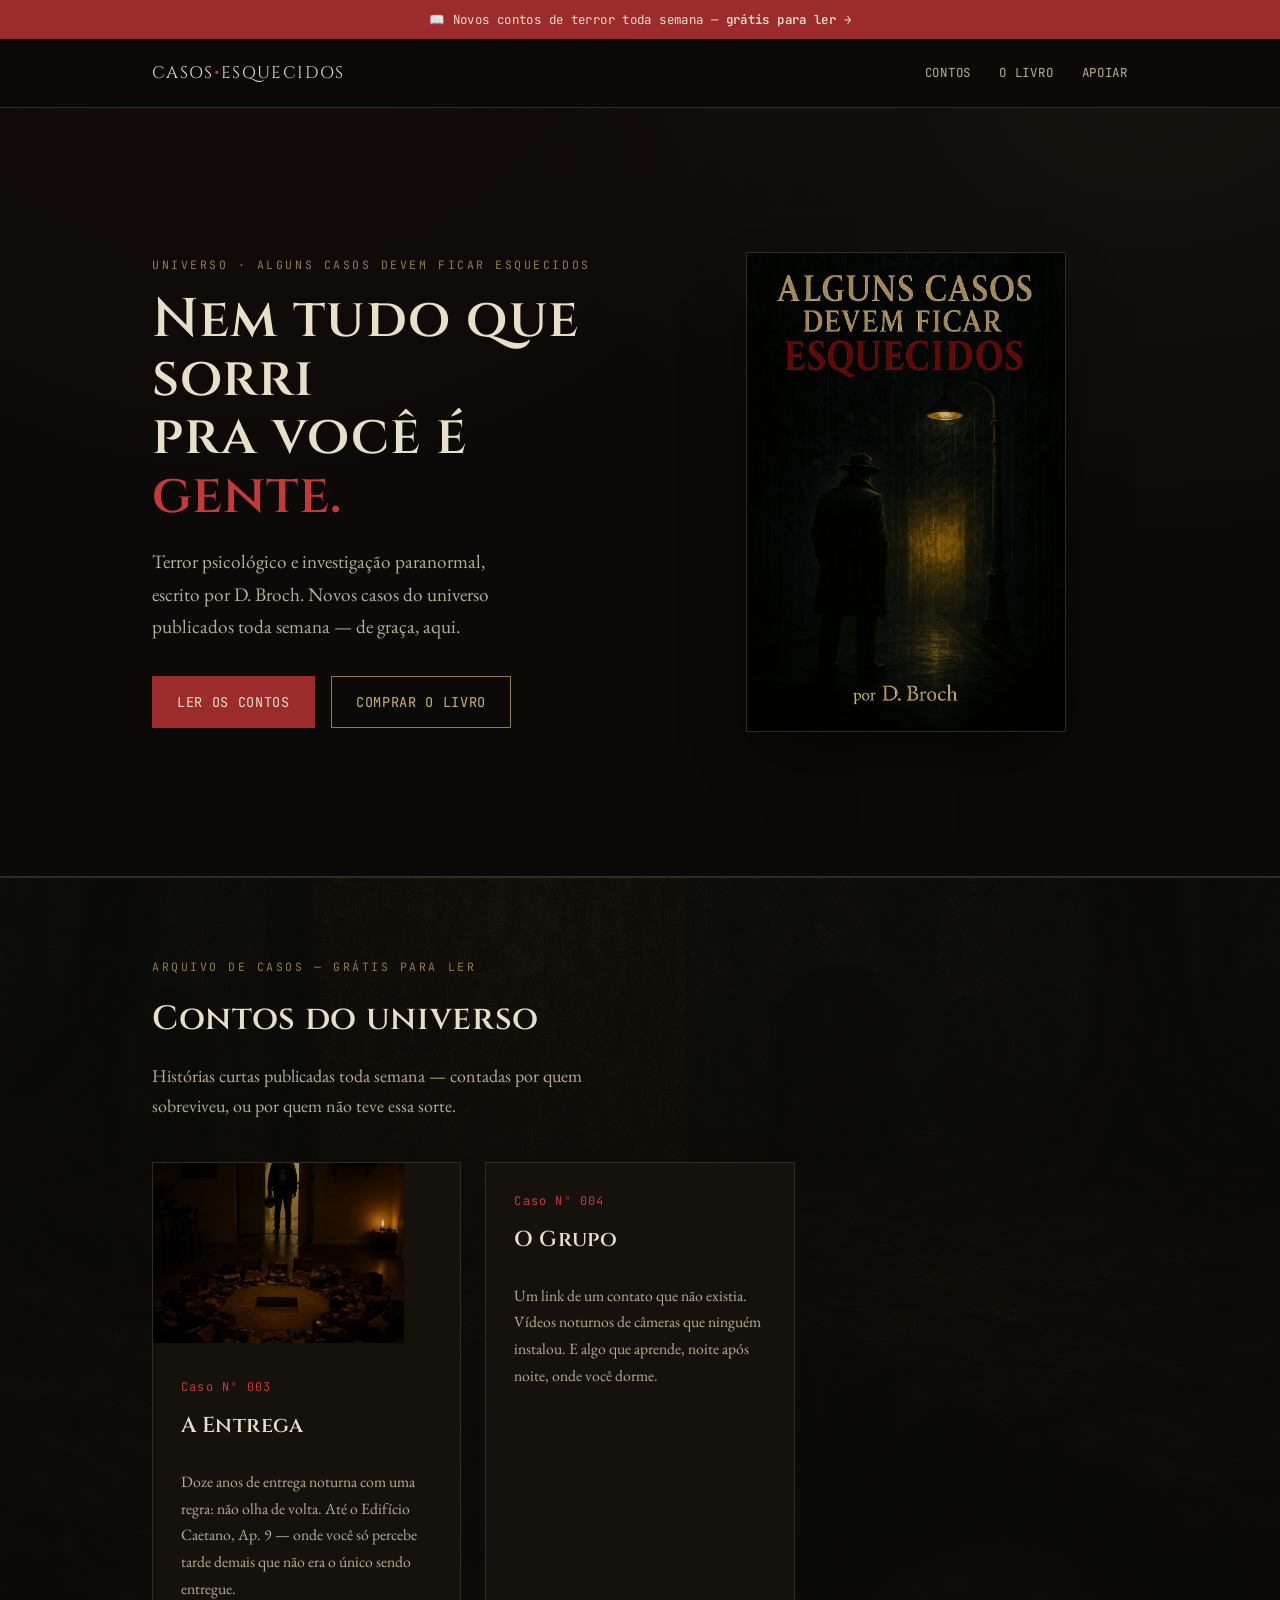
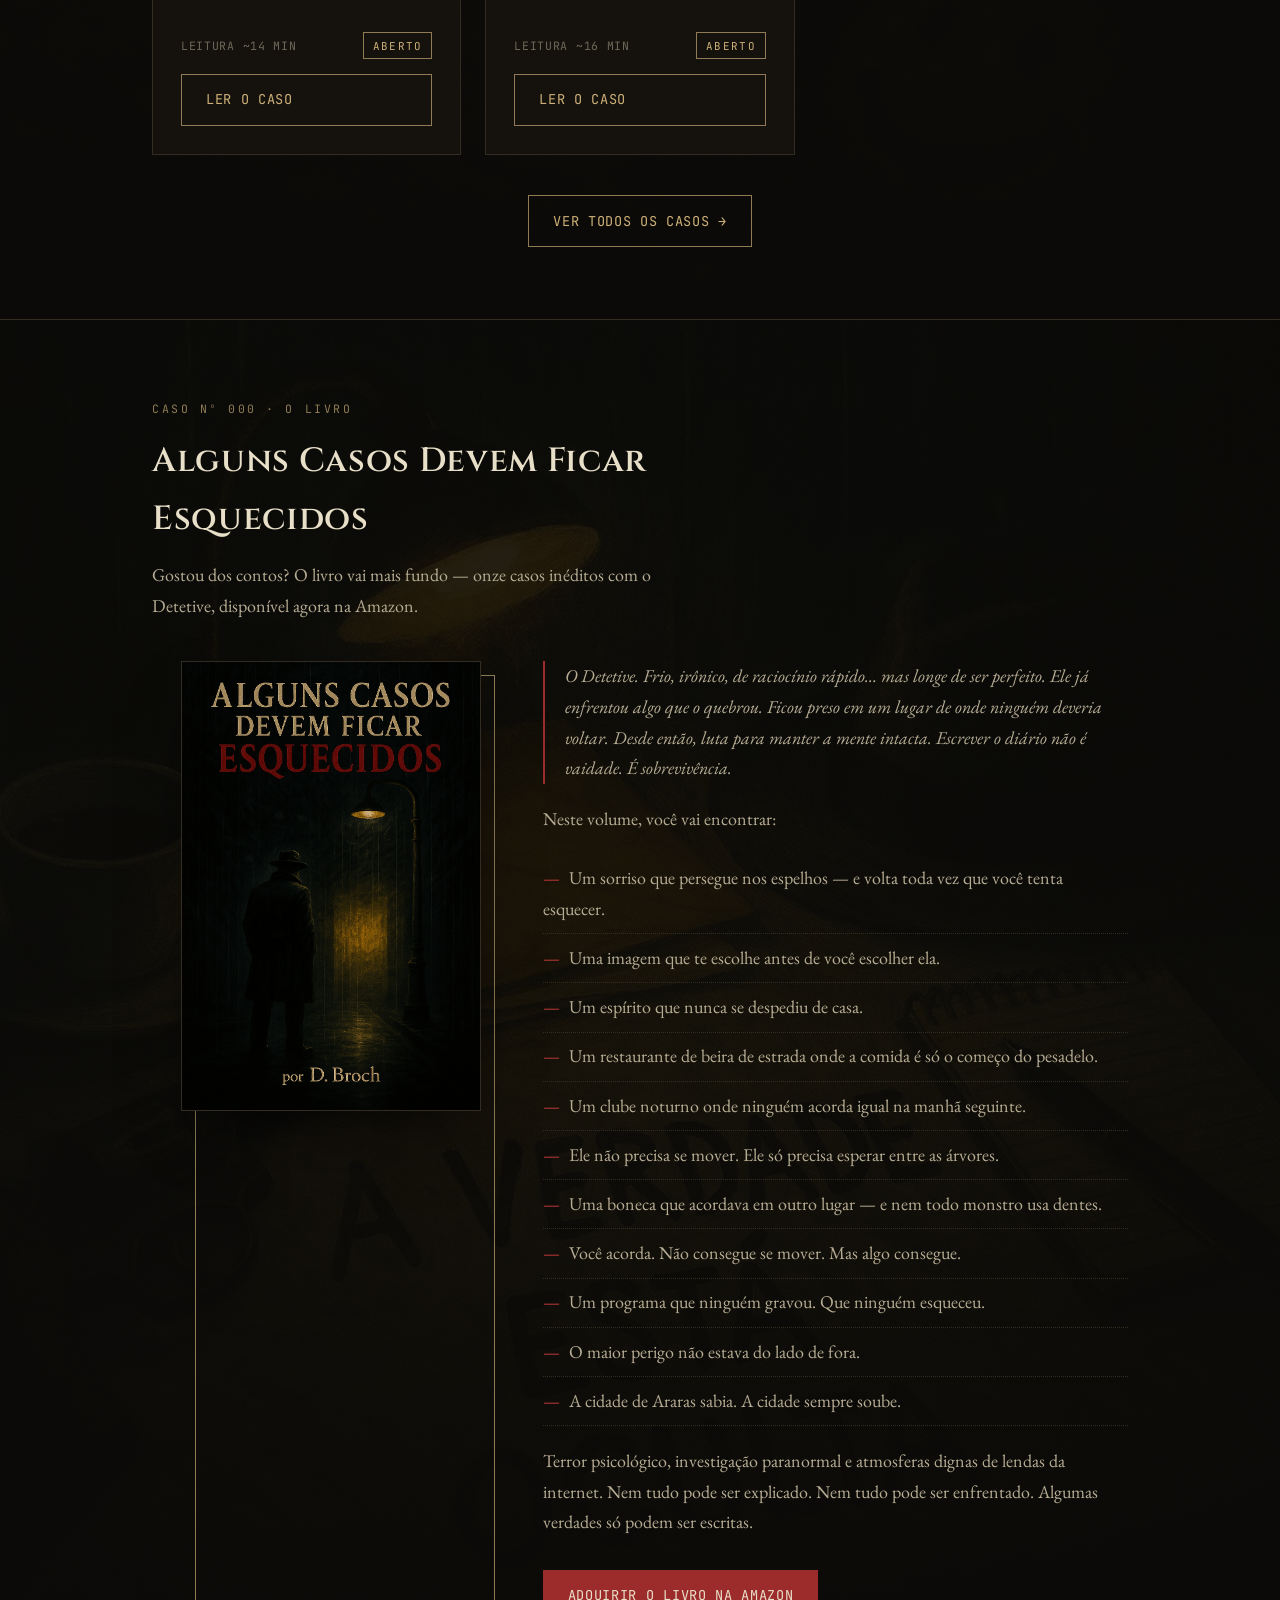
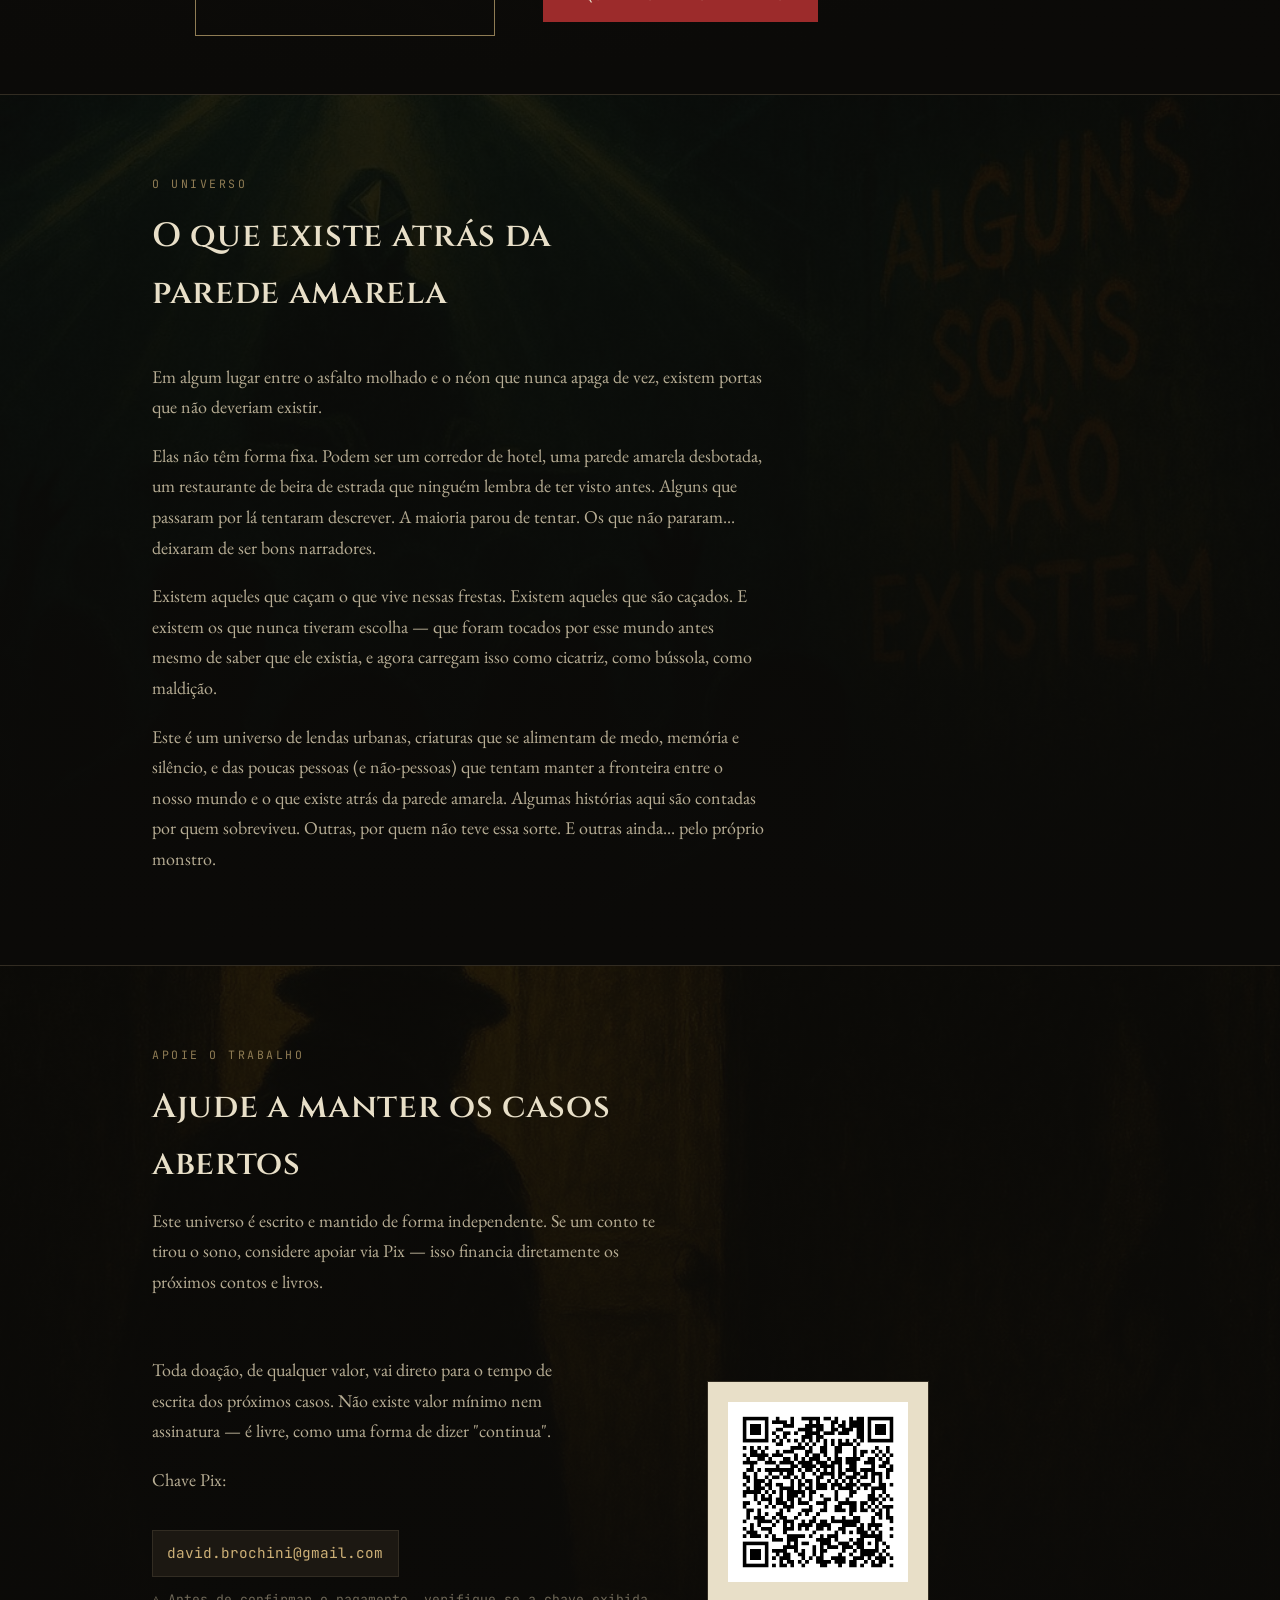
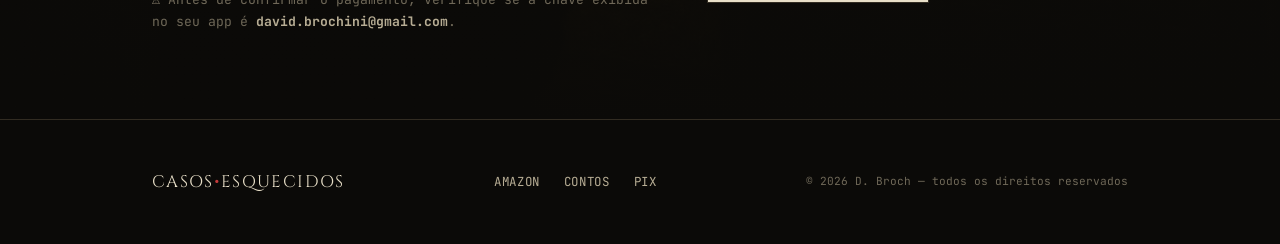
==== commit b1b72077: "Adiciona barra de anuncio: contos gratis toda semana" ====
--- a/index.html
+++ b/index.html
@@ -53,6 +53,10 @@
 </head>
 <body>
 
+<div class="announce-bar">
+  <a href="contos.html">📖 Novos contos de terror toda semana — <strong>grátis para ler</strong> →</a>
+</div>
+
 <header class="site-header">
   <div class="container">
     <a href="index.html" class="brand">Casos<span>•</span>Esquecidos</a>
--- a/assets/style.css
+++ b/assets/style.css
@@ -83,6 +83,24 @@
   padding: 0 1.5rem;
 }
 
+/* ---------- Barra de anúncio ---------- */
+
+.announce-bar {
+  background: var(--blood);
+  text-align: center;
+  padding: 0.55rem 1rem;
+  font-family: var(--font-mono);
+  font-size: 0.78rem;
+  letter-spacing: 0.03em;
+}
+.announce-bar a {
+  color: var(--paper);
+  text-decoration: none;
+  display: block;
+}
+.announce-bar a:hover { color: #fff; }
+.announce-bar strong { font-weight: 600; }
+
 /* ---------- Header / nav ---------- */
 
 .site-header {
